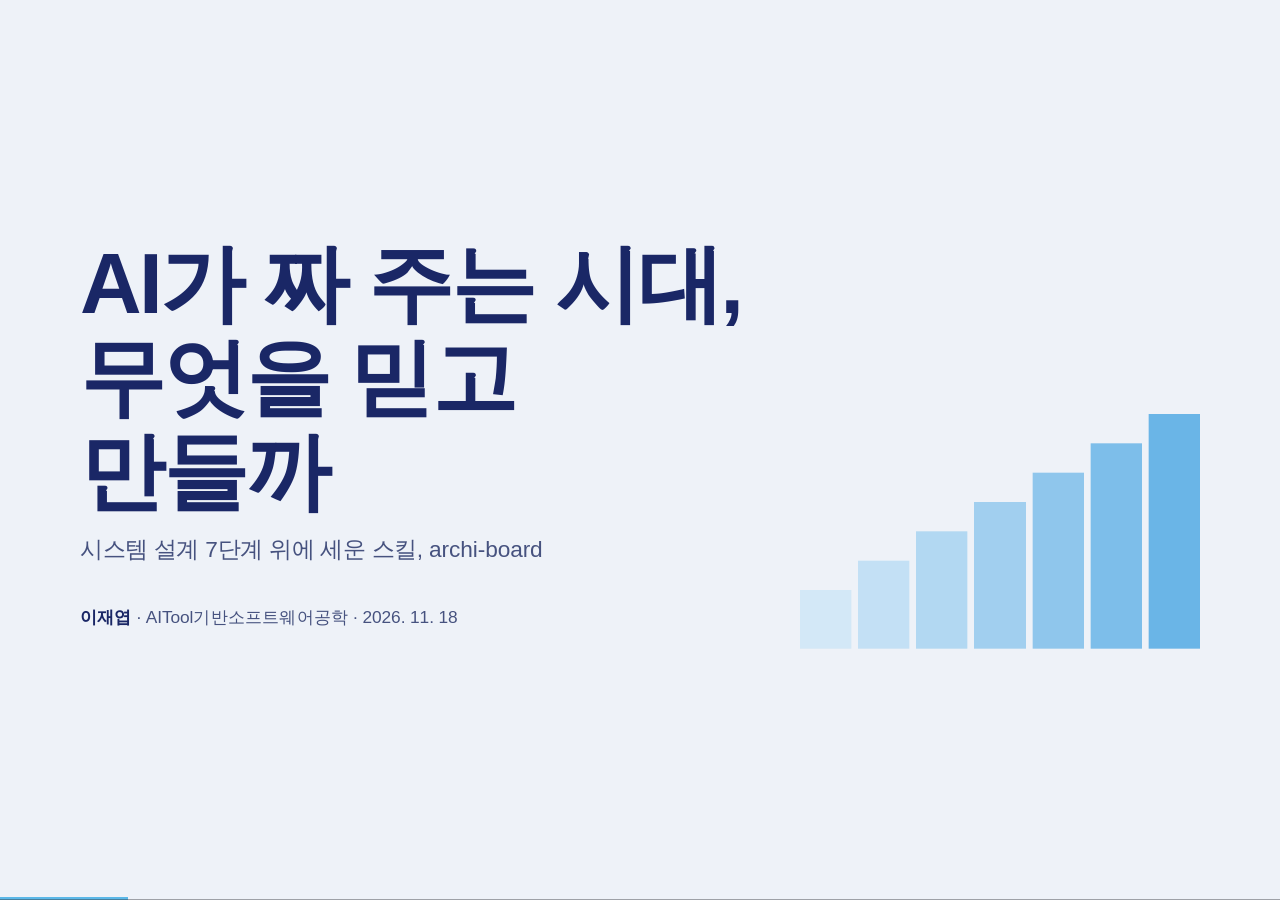
==== talks/2026-11-18-sw-engineering/index.html @ 18c6151b "feat(showcase): 발표 탭 — 발표 슬라이드(talks/)를 보드 안에서 보여 준다 Co-Authored-By: Claude Sonnet 5.5 <noreply@anth" ====
<!DOCTYPE html>
<html lang="ko">
<head>
<meta charset="utf-8">
<meta name="viewport" content="width=device-width,initial-scale=1">
<title>AI 시대, 무엇을 믿고 만들까</title>
<link rel="stylesheet" href="assets/base.css">
<style>
/* 글꼴: 이 맥에 깔린 지마켓 산스(제목 · 큰 숫자) + 노토 산스 KR(본문). 없으면 시스템 글꼴 */
@font-face{font-family:GM;src:local("GmarketSansBold"),local("Gmarket Sans Bold");font-weight:700}

/* 색: 바탕 하나(옅은 하늘 회색) · 글씨 하나(남색) · 강조 하나(하늘). 순백 · 검정 면 · 그림자 · 선 · 그러데이션 없음 */
:root{
  --bg:#EEF2F8; --ink:#1A2766; --ink2:#46527F;
  --sky:#5BB8E8; --sky-field:#DCEBF8; --tone:#E2E8F2;
  --accent:#5BB8E8; --accent-ink:#1A2766;
  --rose-field:#F6E4EA; --rose:#E7A2B5; --rose-ink:#B4476A;
  --lav:#E6E1F6; --sand:#F4EAD2; --mint:#DCF0E7;
  --text-1:var(--ink); --text-2:var(--ink2); --text-3:var(--ink2);
  --font-sans:'Noto Sans KR','Apple SD Gothic Neo',sans-serif;
  --font-display:GM,"Noto Sans KR",'Apple SD Gothic Neo',sans-serif;
}
html,body{background:var(--bg)}
body{word-break:keep-all;overflow-wrap:break-word;font-family:var(--font-sans);color:var(--ink)}
.slide{padding:88px 120px 110px;justify-content:center;background:var(--bg)}
.slide.f-sky{background:var(--sky-field)}
.slide.f-rose{background:var(--rose-field)}

.hl{font-family:var(--font-display);font-weight:700;font-size:84px;line-height:1.14;letter-spacing:-.03em;margin:0;color:var(--ink)}
.hl.xl{font-size:128px;line-height:1.1}
.sub{font-size:34px;line-height:1.45;color:var(--ink2);margin:22px 0 0;font-weight:500}
.src{position:absolute;left:120px;bottom:42px;font-size:21px;color:var(--ink2)}
.pg{position:absolute;right:120px;bottom:42px;font-size:21px;color:var(--ink2);font-weight:700}

/* 1 표지 */
.cover{display:grid;grid-template-columns:1fr 600px;align-items:end;column-gap:60px}
.cover .who{margin-top:56px;font-size:26px;color:var(--ink2)}
.cover .who b{color:var(--ink)}
.mini{display:flex;align-items:flex-end;gap:10px;height:400px}
.mini i{flex:1;display:block}

/* 계단(7단계) */
.stairs{display:flex;align-items:flex-end;gap:14px}
.st{flex:1;display:flex;flex-direction:column;justify-content:flex-start;padding:22px 20px;color:var(--ink)}
.st b{font-family:var(--font-display);font-weight:700;font-size:70px;line-height:1}
.st span{font-size:29px;font-weight:700;line-height:1.28;margin-top:14px}
.c1{background:#D3E8F7}.c2{background:#C3E0F5}.c3{background:#B2D8F2}.c4{background:#A1CFEF}.c5{background:#8FC6EC}.c6{background:#7DBEEA}.c7{background:#6AB5E7}
.big .k1{height:200px}.big .k2{height:255px}.big .k3{height:310px}.big .k4{height:365px}.big .k5{height:420px}.big .k6{height:475px}.big .k7{height:530px}
.stairs.big{margin-top:52px}

/* 4 수업이 단계 안에 */
.g7{display:grid;grid-template-columns:repeat(7,1fr);column-gap:14px}
.bars{margin-top:46px}
.bar{height:76px;display:flex;align-items:center;padding:0 26px;font-size:29px;font-weight:700;color:var(--ink)}
.bar.prd{grid-column:1 / span 2;background:var(--lav)}
.bar.tdd{grid-column:3 / span 5;background:var(--mint)}
.bar em{font-style:normal;font-weight:500;color:var(--ink2);margin-left:14px}
.small{margin-top:14px}
.small .st{padding:16px 16px}
.small .st b{font-size:50px}
.small .st span{font-size:25px;margin-top:8px}
.small .k1{height:150px}.small .k2{height:185px}.small .k3{height:220px}.small .k4{height:255px}.small .k5{height:290px}.small .k6{height:325px}.small .k7{height:360px}
.lects{margin-top:20px}
.lects p{margin:0;font-size:25px;line-height:1.45;color:var(--ink);font-weight:500}

/* 그림(도식) 공통 */
.fig{margin:44px 0 0}
.fig svg{display:block;width:100%;height:auto}
.fig text{font-family:'Noto Sans KR',sans-serif;fill:var(--ink)}
.fig .pic{mix-blend-mode:multiply;filter:saturate(.6)}

/* 2 차트 */
.era{display:grid;grid-template-columns:1fr 560px;column-gap:56px;align-items:stretch;margin-top:40px}
.era .note48{background:var(--rose-field);padding:44px 48px;display:flex;flex-direction:column;justify-content:center}
.era .n{font-family:var(--font-display);font-weight:700;font-size:200px;line-height:.95;letter-spacing:-.03em;color:var(--ink)}
.era .t1{font-size:28px;color:var(--ink2);margin-top:26px;font-weight:500}
.era .t2{font-size:38px;font-weight:700;line-height:1.35;margin-top:10px}
.legend{display:flex;gap:34px;font-size:25px;font-weight:500;color:var(--ink);margin-bottom:6px}
.legend i{display:inline-block;width:30px;height:8px;border-radius:4px;vertical-align:middle;margin-right:12px}

/* 7 archi-board */
.ab{display:grid;grid-template-columns:520px 1fr;column-gap:56px;align-items:end;margin-top:44px}
.stack{display:flex;flex-direction:column;gap:10px}
.stack div{height:92px;display:flex;align-items:center;padding:0 28px;font-size:29px;font-weight:700;color:var(--ink)}
.stack .top{height:120px;background:var(--sky);font-family:var(--font-display);font-size:44px;letter-spacing:-.02em}
.stack .s-am{background:var(--mint)}.stack .s-pt{background:var(--lav)}.stack .s-uml{background:var(--sand)}.stack .s-7{background:#CFE5F6}
.stack .base{font-size:22px;font-weight:500;color:var(--ink2);height:auto;padding:6px 0 0;background:none}
.shot{background:var(--tone);padding:14px}
.shot img{display:block;width:100%}

/* 8 7단계 → 창 */
.toWin{margin-top:46px}
.toWin .stairs .st{padding:14px 14px}
.toWin .stairs .st b{font-size:44px}
.toWin .stairs .st span{font-size:24px;margin-top:6px}
.tw .k1{height:120px}.tw .k2{height:140px}.tw .k3{height:160px}.tw .k4{height:180px}.tw .k5{height:200px}.tw .k6{height:220px}.tw .k7{height:240px}
.arrow-row p{margin:10px 0 4px;text-align:center;font-family:var(--font-display);font-size:40px;color:var(--ink2)}
.win{background:var(--bg)}
.win p{margin:0;padding:22px 16px;font-size:27px;font-weight:700;line-height:1.3;min-height:118px;display:flex;align-items:center}

/* 9 정리 */
.close{display:grid;grid-template-columns:1fr 1fr;column-gap:28px;margin-top:56px}
.close div{background:var(--bg);padding:30px 34px}
.close .k{font-size:25px;font-weight:500;color:var(--ink2)}
.close a{display:block;margin-top:10px;font-size:36px;font-weight:700;color:var(--ink);text-decoration:none}
.close code{display:block;margin-top:10px;font-family:var(--font-mono);font-size:24px;line-height:1.6;color:var(--ink)}
.thanks{margin-top:48px;font-size:34px;font-weight:700}
</style>
</head>
<body data-fit="fill">
<div class="deck">

<!-- 1 표지 -->
<section class="slide" data-title="표지">
  <div class="cover">
    <div>
      <h1 class="hl xl">AI가 짜 주는 시대,<br>무엇을 믿고 만들까</h1>
      <p class="sub">시스템 설계 7단계 위에 세운 스킬, archi-board</p>
      <p class="who"><b>이재엽</b> · AITool기반소프트웨어공학 · 2026. 11. 18</p>
    </div>
    <div class="mini" aria-hidden="true">
      <i class="c1" style="height:22%"></i><i class="c2" style="height:33%"></i><i class="c3" style="height:44%"></i><i class="c4" style="height:55%"></i><i class="c5" style="height:66%"></i><i class="c6" style="height:77%"></i><i class="c7" style="height:88%"></i>
    </div>
  </div>
  <div class="notes">안녕하세요, 이재엽입니다. 오늘은 AI가 코드를 짜 주는 시대에 무엇을 믿고 만들어야 하는지, 그리고 시스템 설계 7단계 위에 세운 제 스킬 archi-board를 소개하겠습니다.</div>
</section>

<!-- 2 요즘 시대 -->
<section class="slide" data-title="요즘 시대">
  <h2 class="hl">쓰는 사람은 늘고, 믿는 사람은 줄었다</h2>
  <div class="era">
    <figure class="fig" style="margin:0">
      <div class="legend"><span><i style="background:#2a78d6"></i>AI 도구를 쓰거나 쓸 계획</span><span><i style="background:#eb6834"></i>AI 답의 정확도를 믿는다</span></div>
      <svg viewBox="0 0 1000 560" role="img" aria-label="2024년에서 2025년 사이 AI 도구 사용은 76%에서 84%로 늘고, 정확도를 믿는 사람은 43%에서 33%로 줄었다">
        <text x="250" y="545" font-size="28" font-weight="700" text-anchor="middle" fill="#46527F">2024</text>
        <text x="750" y="545" font-size="28" font-weight="700" text-anchor="middle" fill="#46527F">2025</text>
        <!-- y = 500 - (v-25)*6.6 -->
        <line x1="250" y1="163" x2="750" y2="110" stroke="#2a78d6" stroke-width="9" stroke-linecap="round"/>
        <line x1="250" y1="381" x2="750" y2="447" stroke="#eb6834" stroke-width="9" stroke-linecap="round"/>
        <circle cx="250" cy="163" r="15" fill="#2a78d6" stroke="#EEF2F8" stroke-width="5"/>
        <circle cx="750" cy="110" r="15" fill="#2a78d6" stroke="#EEF2F8" stroke-width="5"/>
        <circle cx="250" cy="381" r="15" fill="#eb6834" stroke="#EEF2F8" stroke-width="5"/>
        <circle cx="750" cy="447" r="15" fill="#eb6834" stroke="#EEF2F8" stroke-width="5"/>
        <text x="215" y="174" font-size="40" font-weight="700" font-family="GM" text-anchor="end">76%</text>
        <text x="215" y="392" font-size="40" font-weight="700" font-family="GM" text-anchor="end">43%</text>
        <text x="785" y="124" font-size="58" font-weight="700" font-family="GM">84%</text>
        <text x="785" y="166" font-size="26" font-weight="500" fill="#46527F">쓴다</text>
        <text x="785" y="461" font-size="58" font-weight="700" font-family="GM">33%</text>
        <text x="785" y="503" font-size="26" font-weight="500" fill="#46527F">믿는다</text>
      </svg>
    </figure>
    <div class="note48">
      <div class="n">48%</div>
      <div class="t1">2026년, 가장 많이 나온 답</div>
      <div class="t2">“쉽게 확인할 수 있을 때<br>믿는다”</div>
    </div>
  </div>
  <p class="src">Stack Overflow 개발자 설문 2024 · 2025 · 2026. 같은 기간 "못 믿는다"는 31% → 46%</p>
  <p class="pg">2 / 10</p>
  <div class="notes">Stack Overflow 개발자 설문입니다. AI 도구를 쓰는 사람은 76%에서 84%로 늘었는데, AI 답의 정확도를 믿는 사람은 43%에서 33%로 줄었습니다. 올해 설문에서 가장 많은 48%가 고른 답은 "쉽게 확인할 수 있을 때 믿는다"였습니다. 결국 확인할 수 있어야 믿을 수 있습니다.</div>
</section>

<!-- 3 구글 시스템 설계 7단계 -->
<section class="slide f-sky" data-title="시스템 설계 7단계">
  <h2 class="hl">구글 시스템 설계 7단계</h2>
  <p class="sub">구글 같은 빅테크가 설계 면접에서 묻는 일곱 걸음</p>
  <div class="stairs big">
    <div class="st c1 k1"><b>1</b><span>요구사항 정리</span></div>
    <div class="st c2 k2"><b>2</b><span>규모 추정</span></div>
    <div class="st c3 k3"><b>3</b><span>API 정의</span></div>
    <div class="st c4 k4"><b>4</b><span>데이터 모델</span></div>
    <div class="st c5 k5"><b>5</b><span>큰 구조 설계</span></div>
    <div class="st c6 k6"><b>6</b><span>상세 설계</span></div>
    <div class="st c7 k7"><b>7</b><span>병목 점검</span></div>
  </div>
  <p class="src">시스템 설계 면접에서 널리 쓰는 7단계 틀: Grokking the System Design Interview · ByteByteGo</p>
  <p class="pg">3 / 10</p>
  <div class="notes">그래서 무엇을 배워야 할까요. 큰 틀은 구글 같은 빅테크가 시스템을 설계할 때 밟는 일곱 단계입니다. 요구사항을 정리하고, 규모를 추정하고, API와 데이터 모델을 정하고, 큰 구조를 그린 뒤 상세 설계를 하고, 마지막에 병목을 점검합니다.</div>
</section>

<!-- 4 그 단계 안에 우리 수업 + PRD · TDD -->
<section class="slide" data-title="7단계 안의 수업">
  <h2 class="hl">그 7단계 안에 우리 수업이 들어간다</h2>
  <div class="g7 bars">
    <div class="bar prd">PRD<em>무엇을 만들까</em></div>
    <div class="bar tdd">TDD<em>어떻게 만들고 확인할까</em></div>
  </div>
  <div class="stairs small">
    <div class="st c1 k1"><b>1</b><span>요구사항 정리</span></div>
    <div class="st c2 k2"><b>2</b><span>규모 추정</span></div>
    <div class="st c3 k3"><b>3</b><span>API 정의</span></div>
    <div class="st c4 k4"><b>4</b><span>데이터 모델</span></div>
    <div class="st c5 k5"><b>5</b><span>큰 구조 설계</span></div>
    <div class="st c6 k6"><b>6</b><span>상세 설계</span></div>
    <div class="st c7 k7"><b>7</b><span>병목 점검</span></div>
  </div>
  <div class="g7 lects">
    <p>3강 요구분석<br>4강 유스케이스</p>
    <p>3강 비기능 요구</p>
    <p>5강 클래스 · 오퍼레이션</p>
    <p>8강 데이터 설계</p>
    <p>7강 아키텍처</p>
    <p>6강 동적 모델<br>9강 UI 설계</p>
    <p>6강 모델 검증<br>7강 설계 목표</p>
  </div>
  <p class="src">교수님 자료 「UML로 배우는 시스템 분석 설계」 3~9강</p>
  <p class="pg">4 / 10</p>
  <div class="notes">우리 수업에서 배운 내용은 이 7단계 안에 들어갑니다. 3강 요구분석과 4강 유스케이스는 1단계, 비기능 요구는 규모 추정, 5강 클래스는 API, 8강은 데이터 모델, 7강은 큰 구조, 6강 동적 모델과 9강 UI는 상세 설계, 모델 검증은 마지막 점검입니다. 그리고 이 단계들을 밟을 때 쓰는 문서가 PRD와 TDD입니다. PRD로 무엇을 만들지 정하고, TDD로 어떻게 만들고 확인할지 정합니다.</div>
</section>

<!-- 5 요구사항은 바뀐다 → 얽힌다 -->
<section class="slide f-rose" data-title="요구사항은 바뀐다">
  <h2 class="hl">요구사항은 계속 바뀐다</h2>
  <p class="sub">바뀔 때마다 사람이 이 그림들을 하나씩 다시 그려야 해서, 작업이 어려워진다</p>
  <figure class="fig" style="margin-top:34px">
    <svg viewBox="0 0 1680 640" role="img" aria-label="요구사항 하나가 바뀌면 4강 유스케이스, 5강 클래스, 6강 상태, 7강 계층, 8강 ERD 그림을 모두 다시 그려야 한다">
      <defs><marker id="ah" viewBox="0 0 10 10" refX="8" refY="5" markerWidth="5" markerHeight="5" orient="auto-start-reverse"><path d="M0,0 L10,5 L0,10 z" fill="#B4476A"/></marker></defs>
      <!-- 화살표 -->
      <g stroke="#B4476A" stroke-width="7" stroke-linecap="round" fill="none" marker-end="url(#ah)">
        <line x1="722" y1="262" x2="474" y2="186"/>
        <line x1="958" y1="262" x2="1206" y2="186"/>
        <line x1="724" y1="352" x2="534" y2="420"/>
        <line x1="956" y1="352" x2="1146" y2="420"/>
        <line x1="840" y1="432" x2="840" y2="470"/>
      </g>
      <!-- 가운데 -->
      <circle cx="840" cy="306" r="122" fill="#E7A2B5"/>
      <text x="840" y="296" font-size="36" font-weight="800" text-anchor="middle">요구사항</text>
      <text x="840" y="342" font-size="36" font-weight="800" text-anchor="middle">변경</text>
      <!-- 다섯 그림 -->
      <rect x="0" y="0" width="460" height="300" fill="#FBF0F3"/>
      <image class="pic" href="img/p4-usecase.png" x="14" y="12" width="432" height="236" preserveAspectRatio="xMidYMid meet"/>
      <text x="22" y="284" font-size="26" font-weight="700">4강 유스케이스</text>
      <rect x="1220" y="0" width="460" height="300" fill="#FBF0F3"/>
      <image class="pic" href="img/p5-class.png" x="1234" y="12" width="432" height="236" preserveAspectRatio="xMidYMid meet"/>
      <text x="1242" y="284" font-size="26" font-weight="700">5강 클래스</text>
      <rect x="0" y="380" width="520" height="250" fill="#FBF0F3"/>
      <image class="pic" href="img/p6-state.png" x="14" y="392" width="492" height="186" preserveAspectRatio="xMidYMid meet"/>
      <text x="22" y="614" font-size="26" font-weight="700">6강 상태</text>
      <rect x="580" y="476" width="520" height="164" fill="#FBF0F3"/>
      <image class="pic" href="img/p7-layers.png" x="594" y="486" width="492" height="112" preserveAspectRatio="xMidYMid meet"/>
      <text x="602" y="628" font-size="26" font-weight="700">7강 계층</text>
      <rect x="1160" y="380" width="520" height="250" fill="#FBF0F3"/>
      <image class="pic" href="img/p8-erd.png" x="1174" y="392" width="492" height="186" preserveAspectRatio="xMidYMid meet"/>
      <text x="1182" y="614" font-size="26" font-weight="700">8강 ERD</text>
    </svg>
  </figure>
  <p class="src">그림: 교수님 자료 4 · 5 · 6 · 7 · 8강, 모두 같은 "주문" 이야기</p>
  <p class="pg">5 / 10</p>
  <div class="notes">그런데 요구사항은 한 번 정해도 계속 바뀝니다. 교수님 자료의 그림을 모아 보면 유스케이스, 클래스, 상태, 계층, ERD가 모두 같은 "주문" 이야기입니다. 그래서 주문 취소 규칙 하나만 바뀌어도 이 다섯 그림을 전부 다시 그려야 하고, 그래서 작업이 어려워집니다. 그림들이 따로따로 그려져 있기 때문입니다.</div>
</section>

<!-- 6 ArchiMate -->
<section class="slide" data-title="ArchiMate">
  <h2 class="hl">이어 붙이면 큰 틀, ArchiMate</h2>
  <p class="sub">"책 주문" 한 줄이 네 층을 모두 지난다</p>
  <figure class="fig">
    <svg viewBox="0 0 1680 560" role="img" aria-label="ArchiMate 네 층: 동기, 업무, 애플리케이션, 기술. 책 주문 한 줄이 요구, 책 주문, Order 부품, ORDER 데이터, 데이터베이스를 차례로 지난다">
      <rect x="0" y="0" width="1680" height="126" fill="#E6E1F6"/>
      <rect x="0" y="140" width="1680" height="126" fill="#F4EAD2"/>
      <rect x="0" y="280" width="1680" height="126" fill="#D9EAF8"/>
      <rect x="0" y="420" width="1680" height="126" fill="#DCF0E7"/>
      <text x="34" y="62" font-size="34" font-weight="800">동기</text><text x="34" y="98" font-size="23" fill="#46527F">왜</text>
      <text x="34" y="202" font-size="34" font-weight="800">업무</text><text x="34" y="238" font-size="23" fill="#46527F">누가 무엇을</text>
      <text x="34" y="342" font-size="34" font-weight="800">애플리케이션</text><text x="34" y="378" font-size="23" fill="#46527F">무엇으로</text>
      <text x="34" y="482" font-size="34" font-weight="800">기술</text><text x="34" y="518" font-size="23" fill="#46527F">어디서</text>
      <!-- 한 줄(책 주문) -->
      <polyline points="600,63 620,203 640,343 900,343 900,483" fill="none" stroke="#B4476A" stroke-width="9" stroke-linejoin="round" stroke-linecap="round"/>
      <!-- 요소 -->
      <g font-size="27" font-weight="700" text-anchor="middle">
        <rect x="300" y="31" width="180" height="64" fill="#F5F3FB"/><text x="390" y="73">목표</text>
        <rect x="510" y="31" width="180" height="64" fill="#F6E4EA"/><text x="600" y="73">요구</text>
        <rect x="720" y="31" width="180" height="64" fill="#F5F3FB"/><text x="810" y="73">원칙</text>
        <rect x="300" y="171" width="180" height="64" fill="#FAF6EA"/><text x="390" y="213">고객</text>
        <rect x="510" y="171" width="220" height="64" fill="#F6E4EA"/><text x="620" y="213">책 주문</text>
        <rect x="760" y="171" width="200" height="64" fill="#FAF6EA"/><text x="860" y="213">업무 흐름</text>
        <rect x="300" y="311" width="200" height="64" fill="#EEF5FC"/><text x="400" y="353">주문 화면</text>
        <rect x="530" y="311" width="220" height="64" fill="#F6E4EA"/><text x="640" y="353">Order 부품</text>
        <rect x="780" y="311" width="240" height="64" fill="#F6E4EA"/><text x="900" y="353">ORDER 데이터</text>
        <rect x="300" y="451" width="180" height="64" fill="#EEF7F2"/><text x="390" y="493">웹 서버</text>
        <rect x="780" y="451" width="240" height="64" fill="#F6E4EA"/><text x="900" y="493">데이터베이스</text>
      </g>
      <g font-size="25" font-weight="700" text-anchor="end" fill="#46527F">
        <text x="1646" y="72">3강</text>
        <text x="1646" y="212">4강</text>
        <text x="1646" y="352">5 · 6 · 8 · 9강</text>
        <text x="1646" y="492">7강</text>
      </g>
    </svg>
  </figure>
  <p class="src">ArchiMate: The Open Group 표준 표기법. 왜 · 누가 · 무엇으로 · 어디서를 층으로 잇는다 (층 이름은 쉬운 말로 줄임)</p>
  <p class="pg">6 / 10</p>
  <div class="notes">이 그림들을 이어 붙이면 큰 틀이 됩니다. 그 표준이 ArchiMate입니다. 동기 층에 왜, 업무 층에 누가 무엇을, 애플리케이션 층에 어떤 부품과 데이터로, 기술 층에 어디서 돌아가는지를 둡니다. 분홍 줄처럼 "책 주문" 하나가 네 층을 모두 지나가니, 한 장에 이어 두면 무엇이 같이 바뀌는지 바로 보입니다.</div>
</section>

<!-- 7 archi-board -->
<section class="slide f-sky" data-title="archi-board">
  <h2 class="hl">archi-board, 이것들을 바탕으로 만들었다</h2>
  <p class="sub">"아키텍처 보드 만들어줘" 한마디면, 코드를 읽어 보드 한 장</p>
  <div class="ab">
    <div class="stack">
      <div class="top">archi-board</div>
      <div class="s-am">ArchiMate · 층으로 잇기</div>
      <div class="s-pt">PRD · TDD · 설계 문서</div>
      <div class="s-uml">수업의 UML 모델 · 3~9강</div>
      <div class="s-7">구글 시스템 설계 7단계</div>
    </div>
    <div class="shot"><img src="img/board.png" alt="archi-board가 자기 저장소를 그린 보드: 목표, 사용자, 사용자 인터페이스, 기능, 인프라 층"></div>
  </div>
  <p class="src">github.com/gamercross/archi-board · Claude Code 스킬 · 오른쪽은 archi-board가 자기 저장소를 그린 보드</p>
  <p class="pg">7 / 10</p>
  <div class="notes">그래서 만든 것이 archi-board입니다. 맨 아래 시스템 설계 7단계, 그 위에 수업의 UML 모델, 설계 문서인 PRD와 TDD, 그리고 층으로 잇는 ArchiMate. 이것들을 바탕으로 만든 Claude Code 스킬입니다. 프로젝트 폴더에서 "아키텍처 보드 만들어줘"라고 하면 AI가 코드를 읽고 보드 한 장을 그립니다. 오른쪽은 archi-board가 자기 자신을 그린 보드입니다.</div>
</section>

<!-- 8 바뀌어도 엔진이 다시 그린다 -->
<section class="slide" data-title="엔진이 다시 그린다">
  <h2 class="hl">바뀌어도, 엔진이 다시 그린다</h2>
  <p class="sub">사람이 다섯 번 고칠 일을, 데이터 한 파일과 엔진이 한 번에</p>
  <figure class="fig" style="margin-top:36px">
    <svg viewBox="0 0 1680 620" role="img" aria-label="사람이 할 때는 요구사항이 바뀌면 유스케이스, 클래스, 상태, 계층, ERD를 하나씩 손으로 다시 그리고 빠뜨리기 쉽다. archi-board는 보드 업데이트 한마디로 board-data.js 한 파일의 바뀐 칸만 고치고, 엔진이 유저 스토리, 객체 지도, 순서도, ArchiMate 창, 데이터 지도를 한 번에 다시 그린다">
      <defs>
        <marker id="aR" viewBox="0 0 10 10" refX="8" refY="5" markerWidth="5" markerHeight="5" orient="auto"><path d="M0,0 L10,5 L0,10 z" fill="#B4476A"/></marker>
        <marker id="aB" viewBox="0 0 10 10" refX="8" refY="5" markerWidth="5" markerHeight="5" orient="auto"><path d="M0,0 L10,5 L0,10 z" fill="#2a78d6"/></marker>
        <marker id="aN" viewBox="0 0 10 10" refX="8" refY="5" markerWidth="5" markerHeight="5" orient="auto"><path d="M0,0 L10,5 L0,10 z" fill="#46527F"/></marker>
      </defs>
      <!-- 사람이 할 때 -->
      <rect x="0" y="0" width="1680" height="290" fill="#F6E4EA"/>
      <text x="36" y="58" font-size="28" font-weight="800">사람이 할 때</text>
      <rect x="36" y="96" width="230" height="150" fill="#E7A2B5"/>
      <text x="151" y="164" font-size="30" font-weight="800" text-anchor="middle">요구사항</text>
      <text x="151" y="202" font-size="30" font-weight="800" text-anchor="middle">변경</text>
      <line x1="272" y1="171" x2="318" y2="171" stroke="#46527F" stroke-width="5" marker-end="url(#aN)"/>
      <rect x="326" y="96" width="290" height="150" fill="#FBF0F3"/>
      <text x="471" y="164" font-size="28" font-weight="800" text-anchor="middle">사람이</text>
      <text x="471" y="202" font-size="28" font-weight="800" text-anchor="middle">하나씩 다시 그림</text>
      <g stroke="#B4476A" stroke-width="4" fill="none" marker-end="url(#aR)">
        <line x1="622" y1="171" x2="850" y2="46"/>
        <line x1="622" y1="171" x2="850" y2="98"/>
        <line x1="622" y1="171" x2="850" y2="150"/>
        <line x1="622" y1="171" x2="850" y2="202" stroke-dasharray="10 10"/>
        <line x1="622" y1="171" x2="850" y2="254"/>
      </g>
      <g font-size="25" font-weight="700">
        <rect x="860" y="24" width="300" height="44" fill="#FBF0F3"/><text x="880" y="55">유스케이스</text>
        <rect x="860" y="76" width="300" height="44" fill="#FBF0F3"/><text x="880" y="107">클래스</text>
        <rect x="860" y="128" width="300" height="44" fill="#FBF0F3"/><text x="880" y="159">상태</text>
        <rect x="860" y="180" width="300" height="44" fill="#FBF0F3" fill-opacity=".45"/><text x="880" y="211" fill-opacity=".5">계층</text><text x="1144" y="211" font-size="22" font-weight="800" fill="#B4476A" text-anchor="end">빠뜨림</text>
        <rect x="860" y="232" width="300" height="44" fill="#FBF0F3"/><text x="880" y="263">ERD</text>
      </g>
      <text x="1220" y="150" font-size="52" font-family="GM">다섯 번, 손으로</text>
      <text x="1220" y="198" font-size="26" font-weight="500" fill="#46527F">빠뜨리면 그림끼리</text>
      <text x="1220" y="234" font-size="26" font-weight="500" fill="#46527F">어긋난다</text>

      <!-- archi-board -->
      <rect x="0" y="330" width="1680" height="290" fill="#DCEBF8"/>
      <text x="36" y="388" font-size="28" font-weight="800">archi-board</text>
      <rect x="36" y="426" width="230" height="150" fill="#E7A2B5"/>
      <text x="151" y="494" font-size="30" font-weight="800" text-anchor="middle">요구사항</text>
      <text x="151" y="532" font-size="30" font-weight="800" text-anchor="middle">변경</text>
      <line x1="272" y1="501" x2="318" y2="501" stroke="#46527F" stroke-width="5" marker-end="url(#aN)"/>
      <rect x="326" y="426" width="290" height="150" fill="#BBDCF3"/>
      <text x="471" y="474" font-size="23" font-weight="500" text-anchor="middle" fill="#46527F">"보드 업데이트해줘"</text>
      <text x="471" y="514" font-size="28" font-weight="800" text-anchor="middle">board-data.js</text>
      <text x="471" y="552" font-size="23" font-weight="500" text-anchor="middle" fill="#46527F">바뀐 칸만 고침</text>
      <line x1="622" y1="501" x2="668" y2="501" stroke="#46527F" stroke-width="5" marker-end="url(#aN)"/>
      <rect x="676" y="446" width="130" height="110" fill="#5BB8E8"/>
      <text x="741" y="513" font-size="34" font-family="GM" text-anchor="middle">엔진</text>
      <g stroke="#2a78d6" stroke-width="4" fill="none" marker-end="url(#aB)">
        <line x1="812" y1="501" x2="850" y2="376"/>
        <line x1="812" y1="501" x2="850" y2="428"/>
        <line x1="812" y1="501" x2="850" y2="480"/>
        <line x1="812" y1="501" x2="850" y2="532"/>
        <line x1="812" y1="501" x2="850" y2="584"/>
      </g>
      <g font-size="25" font-weight="700">
        <rect x="860" y="354" width="300" height="44" fill="#EEF5FC"/><text x="880" y="385">유저 스토리</text><text x="1140" y="385" text-anchor="end" fill="#2a78d6">✓</text>
        <rect x="860" y="406" width="300" height="44" fill="#EEF5FC"/><text x="880" y="437">객체 지도</text><text x="1140" y="437" text-anchor="end" fill="#2a78d6">✓</text>
        <rect x="860" y="458" width="300" height="44" fill="#EEF5FC"/><text x="880" y="489">순서도</text><text x="1140" y="489" text-anchor="end" fill="#2a78d6">✓</text>
        <rect x="860" y="510" width="300" height="44" fill="#EEF5FC"/><text x="880" y="541">ArchiMate 창</text><text x="1140" y="541" text-anchor="end" fill="#2a78d6">✓</text>
        <rect x="860" y="562" width="300" height="44" fill="#EEF5FC"/><text x="880" y="593">데이터 지도</text><text x="1140" y="593" text-anchor="end" fill="#2a78d6">✓</text>
      </g>
      <text x="1220" y="480" font-size="52" font-family="GM">한 번, 엔진이</text>
      <text x="1220" y="528" font-size="26" font-weight="500" fill="#46527F">모든 창이 한 파일에서 나와</text>
      <text x="1220" y="564" font-size="26" font-weight="500" fill="#46527F">어긋나지 않는다</text>
    </svg>
  </figure>
  <p class="src">archi-board README "코드가 바뀌면 보드 업데이트해줘: 바뀐 칸만 다시 읽어 고친다" · ab drift: 보드를 쓴 뒤 바뀐 코드를 찾는다</p>
  <p class="pg">8 / 10</p>
  <div class="notes">앞에서 요구사항이 바뀌면 사람이 그림 다섯 장을 하나씩 고쳐야 한다고 했습니다. 하나라도 빠뜨리면 그림끼리 어긋나죠. archi-board에서는 다릅니다. "보드 업데이트해줘" 한마디면 AI가 바뀐 곳만 다시 읽어 board-data.js 한 파일의 그 칸만 고치고, 엔진이 유저 스토리, 객체 지도, 순서도, ArchiMate 창, 데이터 지도를 한 번에 다시 그립니다. 모든 창이 같은 한 파일에서 나오니 서로 어긋날 수가 없습니다. 바뀐 곳은 drift 도구가 먼저 찾아 줍니다. 사람은 다섯 번 고칠 일을 한 번 확인만 하면 됩니다.</div>
</section>

<!-- 8 7단계 → 보드의 창 -->
<section class="slide f-sky" data-title="7단계가 보드의 창으로">
  <h2 class="hl">7단계가 보드의 창이 된다</h2>
  <p class="sub">상자마다 근거와 코드 위치가 붙어, 바로 확인할 수 있다</p>
  <div class="toWin">
    <div class="stairs tw">
      <div class="st c1 k1"><b>1</b><span>요구사항</span></div>
      <div class="st c2 k2"><b>2</b><span>규모</span></div>
      <div class="st c3 k3"><b>3</b><span>API</span></div>
      <div class="st c4 k4"><b>4</b><span>데이터</span></div>
      <div class="st c5 k5"><b>5</b><span>큰 구조</span></div>
      <div class="st c6 k6"><b>6</b><span>상세</span></div>
      <div class="st c7 k7"><b>7</b><span>점검</span></div>
    </div>
    <div class="g7 arrow-row"><p>↓</p><p>↓</p><p>↓</p><p>↓</p><p>↓</p><p>↓</p><p>↓</p></div>
    <div class="g7 win">
      <p>동기 층 · 유저 스토리</p>
      <p>판단 차트</p>
      <p>객체 지도</p>
      <p>데이터 지도</p>
      <p>ArchiMate 창</p>
      <p>유즈케이스 순서도</p>
      <p>점검 · 위험 열지도</p>
    </div>
  </div>
  <p class="src">창 이름은 archi-board README 기준. 창끼리 이어져 있어 한 곳을 누르면 관련된 곳이 같이 열린다</p>
  <p class="pg">9 / 10</p>
  <div class="notes">7단계는 보드에서 각자 창이 됩니다. 요구사항은 동기 층과 유저 스토리, 규모는 판단 차트, API는 객체 지도, 데이터는 데이터 지도, 큰 구조는 ArchiMate 창, 상세 설계는 유즈케이스 순서도, 점검은 점검 스크립트와 위험 열지도입니다. 상자마다 근거와 코드 위치가 붙어 있어서, AI가 그린 것도 바로 확인할 수 있습니다.</div>
</section>

<!-- 9 정리 -->
<section class="slide" data-title="정리">
  <h2 class="hl xl">확인할 수 있어야<br>믿을 수 있다</h2>
  <p class="sub">7단계로 설계하고, 바뀌면 엔진이 다시 그린다</p>
  <div class="close">
    <div><span class="k">시연</span><a href="https://gamercross.github.io/archi-board/" target="_blank" rel="noopener">gamercross.github.io/archi-board</a></div>
    <div><span class="k">써 보기: Claude Code에서 두 줄</span><code>/plugin marketplace add gamercross/archi-board<br>/plugin install archi-board@archi-board</code></div>
  </div>
  <p class="thanks">감사합니다</p>
  <p class="src">이재엽 · AITool기반소프트웨어공학 · 2026. 11. 18</p>
  <p class="pg">10 / 10</p>
  <div class="notes">정리하겠습니다. AI를 쓰는 만큼 확인할 수 있어야 믿을 수 있습니다. 시스템 설계 7단계와 수업 내용으로 설계하고, 바뀌는 요구사항은 ArchiMate처럼 한 장에 이어서, archi-board로 코드에서 바로 확인합니다. 이제 실제 보드를 잠깐 보여 드리겠습니다. (보드 열기 → 처음 보는 사람 / 만드는 사람 → 흐름 따라가기) 감사합니다.</div>
</section>

</div>
<script src="assets/runtime.js"></script>
</body>
</html>
---- talks/2026-11-18-sw-engineering/assets/base.css ----
/* html-ppt :: base.css — reset + shared tokens + layout primitives */
/* Default tokens. Themes in assets/themes/*.css override the :root block. */
:root {
  --bg: #ffffff;
  --bg-soft: #f7f7f8;
  --surface: #ffffff;
  --surface-2: #f2f2f4;
  --border: rgba(0,0,0,.08);
  --border-strong: rgba(0,0,0,.16);
  --text-1: #111216;
  --text-2: #55596a;
  --text-3: #8a8f9e;
  --accent: #3b6cff;
  /* Text drawn on top of an --accent fill. Every theme in assets/themes/
   * and every full-deck style.css overrides this with whichever of white /
   * near-black clears WCAG AA against its own accent — a hardcoded ink
   * cannot, because accents here range from #ffffff to #000000.
   * This default is black rather than white on purpose: against the default
   * --accent #3b6cff, white measures 4.40:1 and black 4.77:1, so only black
   * clears AA for normal text. Reached by any deck that links no theme. */
  --accent-ink: #000000;
  --accent-2: #7a5cff;
  --accent-3: #ff5c8a;
  --good: #1aaf6c;
  --warn: #f5a524;
  --bad:  #e0445a;
  --grad: linear-gradient(135deg,#3b6cff,#7a5cff 55%,#ff5c8a);
  --grad-soft: linear-gradient(135deg,#eef2ff,#f5ecff 55%,#ffeef5);
  --radius: 18px;
  --radius-sm: 12px;
  --radius-lg: 26px;
  --shadow: 0 10px 30px rgba(18,24,40,.08), 0 2px 6px rgba(18,24,40,.04);
  --shadow-lg: 0 24px 60px rgba(18,24,40,.14), 0 6px 16px rgba(18,24,40,.06);
  --font-sans: 'Inter','Noto Sans SC',-apple-system,BlinkMacSystemFont,Helvetica,Arial,sans-serif;
  --font-serif: 'Playfair Display','Noto Serif SC',Georgia,serif;
  --font-mono: 'JetBrains Mono','IBM Plex Mono',SFMono-Regular,Menlo,monospace;
  --font-display: var(--font-sans);
  --letter-tight: -.03em;
  --letter-normal: -.01em;
  --ease: cubic-bezier(.4,0,.2,1);
}

*,*::before,*::after{box-sizing:border-box}
html,body{margin:0;padding:0;background:var(--bg);color:var(--text-1);
  font-family:var(--font-sans);font-weight:400;line-height:1.6;
  -webkit-font-smoothing:antialiased;-moz-osx-font-smoothing:grayscale;
  letter-spacing:var(--letter-normal)}

/* Viewport host: centres the fixed-size design canvas and letterboxes the rest.
   Every px in a slide therefore means the same thing in the browser, in the
   presenter preview, in the overview thumbnail and in a headless render. */
body{width:100vw;height:100vh;overflow:hidden;
  display:flex;align-items:center;justify-content:center}
img,svg,video{max-width:100%;display:block}
a{color:var(--accent);text-decoration:none}
a:hover{text-decoration:underline}
code,kbd,pre,samp{font-family:var(--font-mono)}

/* ================= SLIDE SYSTEM ================= */
/* ================= DESIGN CANVAS =================
   Slides are authored against a FIXED 1920x1080 canvas and scaled to fit the
   viewport by runtime.js (--deck-scale). Before this, .deck was 100vw/100vh
   while type and spacing stayed in absolute px, so a 1512x850 laptop window
   and a 1920x1080 render produced visibly different pages (issue #20).

   Escape hatches:
     <body data-fit="fluid">      -> old behaviour, canvas follows the viewport
     <div class="deck" data-w=".." data-h="..">  -> custom canvas (e.g. 1080x1440 for 3:4)
*/
.deck{position:relative;flex:none;
  width:var(--deck-w,1920px);height:var(--deck-h,1080px);
  overflow:hidden;background:var(--bg);
  transform:scale(var(--deck-scale,1));transform-origin:center center}

/* Opt out: fluid canvas, exactly what the deck did before. */
body[data-fit="fluid"]{display:block}
body[data-fit="fluid"] .deck{width:100vw;height:100vh;transform:none}
.slide{
  position:absolute;inset:0;
  display:flex;flex-direction:column;justify-content:center;
  padding:72px 96px;
  box-sizing:border-box;
  opacity:0;pointer-events:none;
  transition:opacity .5s var(--ease), transform .5s var(--ease);
  transform:translateX(30px);
  overflow:hidden;
}
.slide.is-active{opacity:1;pointer-events:auto;transform:translateX(0);z-index:2}
.slide.is-prev{transform:translateX(-30px)}

/* single-page standalone (used when a layout file is opened directly) */
body.single .slide{position:relative;width:100%;height:100%;opacity:1;transform:none;pointer-events:auto}
body[data-fit="fluid"].single .slide{width:100vw;height:100vh}

/* ================= TYPOGRAPHY ================= */
.eyebrow{font-size:13px;font-weight:500;letter-spacing:.16em;text-transform:uppercase;color:var(--text-3)}
.kicker{font-size:14px;font-weight:600;color:var(--accent);letter-spacing:.08em;text-transform:uppercase}
h1.title,.h1{font-family:var(--font-display);font-size:72px;line-height:1.05;font-weight:800;letter-spacing:var(--letter-tight);margin:0 0 18px;color:var(--text-1)}
h2.title,.h2{font-family:var(--font-display);font-size:54px;line-height:1.1;font-weight:700;letter-spacing:var(--letter-tight);margin:0 0 14px}
h3,.h3{font-size:32px;line-height:1.2;font-weight:600;letter-spacing:var(--letter-normal);margin:0 0 10px}
h4,.h4{font-size:22px;line-height:1.3;font-weight:600;margin:0 0 8px}
.lede{font-size:22px;line-height:1.55;color:var(--text-2);font-weight:300;max-width:62ch}
.dim{color:var(--text-2)}
.dim2{color:var(--text-3)}
.mono{font-family:var(--font-mono)}
.serif{font-family:var(--font-serif)}
.gradient-text{background:var(--grad);-webkit-background-clip:text;background-clip:text;-webkit-text-fill-color:transparent;color:transparent}

/* ================= LAYOUT PRIMITIVES ================= */
.stack>*+*{margin-top:14px}
.row{display:flex;gap:24px;align-items:center}
.row.wrap{flex-wrap:wrap}
.grid{display:grid;gap:24px}
.g2{grid-template-columns:repeat(2,1fr)}
.g3{grid-template-columns:repeat(3,1fr)}
.g4{grid-template-columns:repeat(4,1fr)}
.center{display:flex;align-items:center;justify-content:center;text-align:center}
.fill{flex:1}
.sp-t{padding-top:24px}.sp-b{padding-bottom:24px}
.mt-s{margin-top:8px}.mt-m{margin-top:18px}.mt-l{margin-top:32px}
.mb-s{margin-bottom:8px}.mb-m{margin-bottom:18px}.mb-l{margin-bottom:32px}

/* ================= CARDS ================= */
.card{background:var(--surface);border:1px solid var(--border);border-radius:var(--radius);
  padding:26px 28px;box-shadow:var(--shadow);position:relative;overflow:hidden}
.card-soft{background:var(--surface-2);border:1px solid var(--border)}
.card-outline{background:transparent;border:1.5px solid var(--border-strong);box-shadow:none}
.card-accent{background:var(--surface);border-top:3px solid var(--accent)}
.card-hover{transition:transform .3s var(--ease),box-shadow .3s var(--ease)}
.card-hover:hover{transform:translateY(-4px);box-shadow:var(--shadow-lg)}

.pill{display:inline-block;padding:4px 12px;border-radius:999px;font-size:12px;font-weight:500;
  background:var(--surface-2);color:var(--text-2);border:1px solid var(--border)}
.pill-accent{background:color-mix(in srgb,var(--accent) 12%,transparent);color:var(--accent);border-color:color-mix(in srgb,var(--accent) 28%,transparent)}

/* ================= BARS / DIVIDERS ================= */
.divider{height:1px;background:var(--border);width:100%}
.divider-accent{height:3px;width:72px;background:var(--accent);border-radius:2px}

/* ================= IMAGES (issue #17) =================
 * Framing primitives shared by every image-* layout. The frame owns the
 * aspect ratio and the crop; the <img> just fills it. That's what lets you
 * swap in a photo of any shape without touching the layout.
 *   <figure class="img-frame"><img src="…" alt=""></figure>
 *   .img-frame.contain  -> letterbox instead of crop (screenshots, diagrams,
 *                          logos — anything where cropping loses information)
 *   --img-ratio         -> aspect ratio of the frame (default 16/10)
 *   --img-pos           -> object-position, e.g. "top" to protect a headline
 */
.img-frame{position:relative;margin:0;overflow:hidden;
  border-radius:var(--radius);box-shadow:var(--shadow);background:var(--surface-2);
  aspect-ratio:var(--img-ratio,16/10)}
.img-frame > img{width:100%;height:100%;object-fit:cover;object-position:var(--img-pos,center)}
.img-frame.contain{background:var(--bg-soft);box-shadow:none;border:1px solid var(--border)}
.img-frame.contain > img{object-fit:contain}
.img-frame.fill{height:100%;aspect-ratio:auto}
.img-scrim{position:absolute;inset:0;
  background:linear-gradient(180deg,transparent 42%,rgba(8,10,20,.72))}
.img-cap{margin:10px 2px 0;font-size:14px;line-height:1.5;color:var(--text-3)}
.img-tag{position:absolute;top:14px;left:14px;padding:5px 12px;border-radius:999px;
  background:rgba(10,12,20,.55);color:#fff;font-size:12px;letter-spacing:.06em;
  text-transform:uppercase;backdrop-filter:blur(6px)}

/* ================= CHROME (header/footer/progress) ================= */
.deck-header{position:absolute;top:24px;left:40px;right:40px;display:flex;align-items:center;justify-content:space-between;
  font-size:12px;color:var(--text-3);letter-spacing:.12em;text-transform:uppercase;z-index:10;pointer-events:none}
.deck-footer{position:absolute;bottom:24px;left:40px;right:40px;display:flex;align-items:center;justify-content:space-between;
  font-size:12px;color:var(--text-3);z-index:10;pointer-events:none}
.slide-number::before{content:attr(data-current)}
.slide-number::after{content:" / " attr(data-total)}
.progress-bar{position:fixed;left:0;right:0;bottom:0;height:3px;background:transparent;z-index:20}
.progress-bar > span{display:block;height:100%;width:0;background:var(--accent);transition:width .3s var(--ease)}

/* ---- custom logo (issue #11) ----
 * One logo per deck, drawn over the slide area. Two ways in, same CSS:
 *   1. hand-author it  -> <img class="deck-logo" data-pos="bottom-right" src="…">
 *   2. declare it once -> <body data-logo="…" data-logo-position="bottom-right">
 * (1) needs no JS at all; (2) is created by runtime.js. It lives inside .deck
 * so it scales with the deck. On an exported PDF it is painted per page by the
 * @media print block below, not by this element — see the note there. */
.deck-logo{position:absolute;z-index:11;pointer-events:none;
  height:var(--logo-size,44px);width:auto;max-width:30%;object-fit:contain;
  opacity:var(--logo-opacity,.9)}
.deck-logo[data-pos="top-left"]     {top:var(--logo-inset-y,28px);left:var(--logo-inset-x,40px)}
.deck-logo[data-pos="top-right"]    {top:var(--logo-inset-y,28px);right:var(--logo-inset-x,40px)}
.deck-logo[data-pos="bottom-left"]  {bottom:var(--logo-inset-y,28px);left:var(--logo-inset-x,40px)}
.deck-logo[data-pos="bottom-right"] {bottom:var(--logo-inset-y,28px);right:var(--logo-inset-x,40px)}
.deck-logo:not([data-pos])          {top:28px;right:40px}

/* ================= PRESENTER / OVERVIEW ================= */
/* Keep this list in sync with NOTE_SEL in assets/runtime.js — the runtime
 * reads speaker notes from all of these, so all of them must be hidden
 * from the audience. */
.notes,.speaker-notes{display:none!important}
.notes-overlay{position:fixed;inset:auto 0 0 0;max-height:42vh;background:rgba(20,22,30,.95);color:#e8ebf4;
  padding:20px 32px;font-size:16px;line-height:1.6;border-top:1px solid rgba(255,255,255,.1);transform:translateY(100%);
  transition:transform .3s var(--ease);z-index:40;overflow:auto;font-family:var(--font-sans)}
.notes-overlay.open{transform:translateY(0)}
.overview{position:fixed;inset:0;background:rgba(10,12,18,.92);backdrop-filter:blur(12px);z-index:50;
  display:none;padding:40px;overflow:auto}
.overview.open{display:grid;grid-template-columns:repeat(4,1fr);gap:20px;align-content:start}
.overview .thumb{background:var(--surface);border:1px solid var(--border);border-radius:12px;
  aspect-ratio:16/9;overflow:hidden;cursor:pointer;position:relative;color:var(--text-1);padding:16px;
  font-size:11px;transition:transform .2s var(--ease)}
.overview .thumb:hover{transform:scale(1.04)}
.overview .thumb .n{position:absolute;top:8px;left:10px;font-weight:700;font-size:14px;color:var(--text-3)}
.overview .thumb .t{position:absolute;bottom:10px;left:14px;right:14px;font-weight:600;color:var(--text-1)}

/* ================= PRESENTER VIEW ================= */
/* Presenter view opens in a separate popup window (S key).
 * All presenter styles are self-contained in the popup HTML generated by runtime.js.
 * The audience window (this file) is NOT affected — it stays as normal deck view.
 * Only the .notes class below is needed to hide speaker notes from audience. */

/* ================= UTILITY ================= */
.hidden{display:none!important}
.nowrap{white-space:nowrap}
.tr{text-align:right}.tc{text-align:center}.tl{text-align:left}
.uppercase{text-transform:uppercase;letter-spacing:.12em}

/* ================= PRINT ================= */
@media print{
  /* Every declaration here is !important on purpose. A template stylesheet
   * scopes its rules as `.tpl-name .slide`, which is specificity (0,2,0) and
   * beats a bare `.slide` at (0,1,0) — so without !important a template
   * silently keeps its screen layout in print. That is how dir-key-nav-minimal
   * (position:absolute) printed 8 slides onto 1 page and xhs-post printed 9
   * onto 2: only the opacity/transform declarations on this rule carried
   * !important, and the ones that decide pagination did not. */
  body{display:block!important;width:auto!important;height:auto!important;overflow:visible!important}
  .deck{transform:none!important;width:100%!important;height:auto!important;
        min-height:0!important;display:block!important}
  .slide{position:relative!important;inset:auto!important;
         opacity:1!important;transform:none!important;
         page-break-after:always;break-after:page;
         width:100%!important;height:100vh!important;max-height:100vh!important}
  .slide:last-child{page-break-after:auto;break-after:auto}
  .deck-header,.deck-footer,.progress-bar,.notes-overlay,.overview{display:none!important}

  /* Logo in print. The .deck-logo element is position:absolute inside .deck,
   * and print collapses .deck to height:auto with every slide stacked — so the
   * element can only anchor ONCE against the whole document and lands on a
   * single page (or none). Hide it and paint the logo per slide instead: in
   * print one .slide is exactly one page. runtime.js mirrors the image URL and
   * placement onto .deck (--logo-print / data-logo-print), so this only kicks
   * in when the runtime is present; a JS-less deck keeps the element. */
  .deck[data-logo-print] > .deck-logo{display:none!important}
  .deck[data-logo-print] .slide:not([data-no-logo])::after{
    content:"";position:absolute;z-index:11;pointer-events:none;
    width:30%;height:var(--logo-size,44px);
    background-image:var(--logo-print);background-repeat:no-repeat;
    background-size:contain;opacity:var(--logo-opacity,.9)}
  .deck[data-logo-print="top-left"]     .slide:not([data-no-logo])::after{top:var(--logo-inset-y,28px);left:var(--logo-inset-x,40px);background-position:left top}
  .deck[data-logo-print="top-right"]    .slide:not([data-no-logo])::after{top:var(--logo-inset-y,28px);right:var(--logo-inset-x,40px);background-position:right top}
  .deck[data-logo-print="bottom-left"]  .slide:not([data-no-logo])::after{bottom:var(--logo-inset-y,28px);left:var(--logo-inset-x,40px);background-position:left bottom}
  .deck[data-logo-print="bottom-right"] .slide:not([data-no-logo])::after{bottom:var(--logo-inset-y,28px);right:var(--logo-inset-x,40px);background-position:right bottom}
}
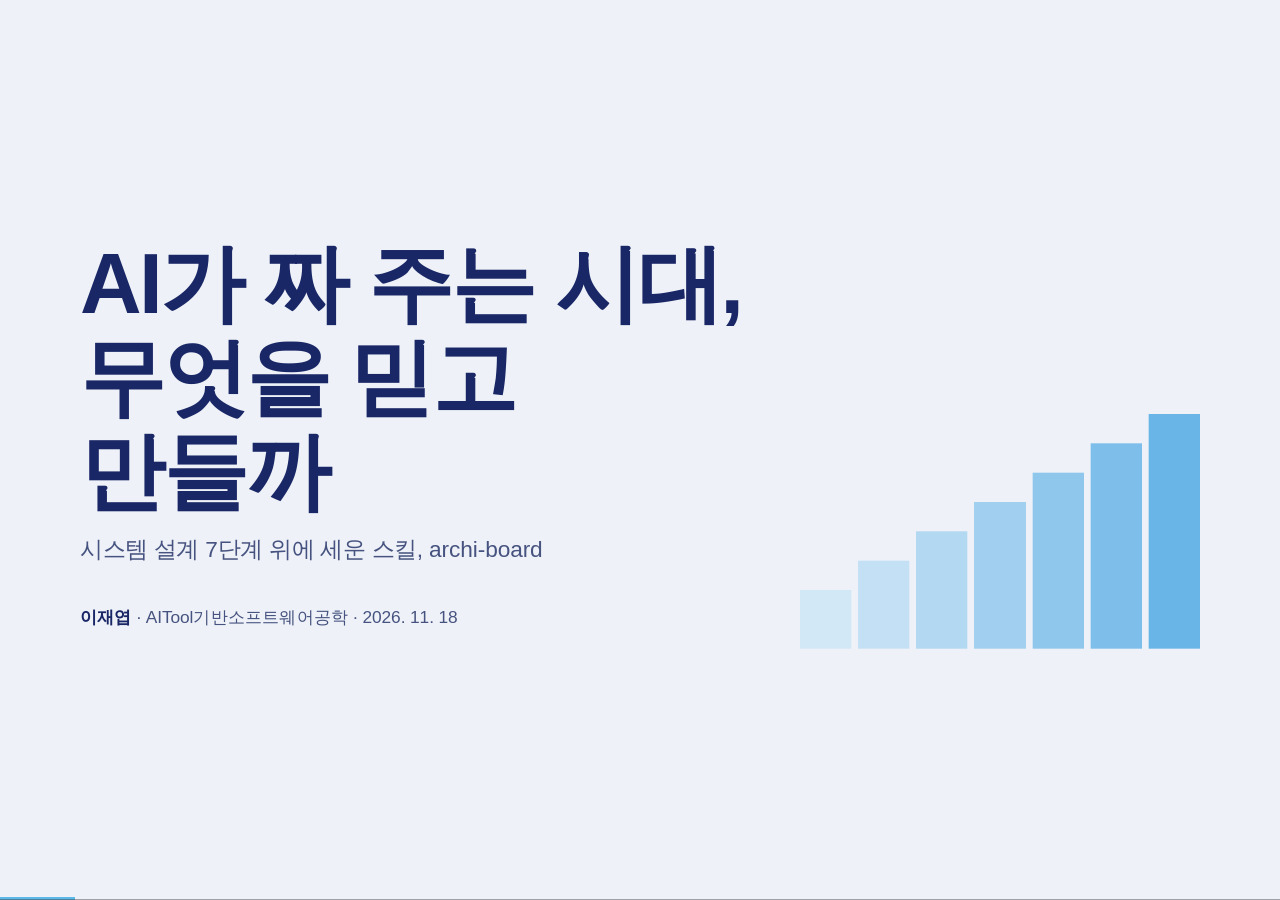
==== commit 52aae4ca: "feat(talk): 발표 슬라이드 4판 — 3~9강 강의마다 하나씩, 교수님 원본 그림 · PDF는 저장소에서 뺌 - 4장 뒤에 5~11장(7장)을 넣었다: 3강 PRD(내비게이" ====
--- a/talks/2026-11-18-sw-engineering/index.html
+++ b/talks/2026-11-18-sw-engineering/index.html
@@ -45,7 +45,8 @@
 .st b{font-family:var(--font-display);font-weight:700;font-size:70px;line-height:1}
 .st span{font-size:29px;font-weight:700;line-height:1.28;margin-top:14px}
 .c1{background:#D3E8F7}.c2{background:#C3E0F5}.c3{background:#B2D8F2}.c4{background:#A1CFEF}.c5{background:#8FC6EC}.c6{background:#7DBEEA}.c7{background:#6AB5E7}
-.big .k1{height:200px}.big .k2{height:255px}.big .k3{height:310px}.big .k4{height:365px}.big .k5{height:420px}.big .k6{height:475px}.big .k7{height:530px}
+.big .k1{height:180px}.big .k2{height:230px}.big .k3{height:280px}.big .k4{height:330px}.big .k5{height:380px}.big .k6{height:430px}.big .k7{height:480px}
+.gdoc{margin:24px 0 0;font-size:27px;font-weight:500;color:var(--ink)}
 .stairs.big{margin-top:52px}
 
 /* 4 수업이 단계 안에 */
@@ -67,7 +68,6 @@
 .fig{margin:44px 0 0}
 .fig svg{display:block;width:100%;height:auto}
 .fig text{font-family:'Noto Sans KR',sans-serif;fill:var(--ink)}
-.fig .pic{mix-blend-mode:multiply;filter:saturate(.6)}
 
 /* 2 차트 */
 .era{display:grid;grid-template-columns:1fr 560px;column-gap:56px;align-items:stretch;margin-top:40px}
@@ -105,6 +105,19 @@
 .close a{display:block;margin-top:10px;font-size:36px;font-weight:700;color:var(--ink);text-decoration:none}
 .close code{display:block;margin-top:10px;font-family:var(--font-mono);font-size:24px;line-height:1.6;color:var(--ink)}
 .thanks{margin-top:48px;font-size:34px;font-weight:700}
+
+/* 5~11 강의마다 하나: 교수님 자료(3~9강)에서 예 하나씩 다시 그림 */
+.fig .mu,.fig .mu text{fill:var(--ink2)}
+.fig .gm,.fig .gm text{font-family:var(--font-display)}
+.req{display:grid;grid-template-columns:1fr 1fr;column-gap:28px;margin-top:52px}
+.req>div{min-height:430px;padding:48px 56px;display:flex;flex-direction:column;justify-content:space-between}
+.req .r-fn{background:var(--lav)}
+.req .r-nf{background:var(--sky-field)}
+.req p{margin:0;color:var(--ink)}
+.req .k{font-size:30px;font-weight:700;color:var(--ink2)}
+.req .q{font-family:var(--font-display);font-weight:700;font-size:72px;line-height:1.22;letter-spacing:-.02em}
+.req .n{font-family:var(--font-display);font-weight:700;font-size:200px;line-height:.95;letter-spacing:-.03em}
+.req .q2{margin-top:12px;font-size:40px;font-weight:700}
 </style>
 </head>
 <body data-fit="fill">
@@ -156,26 +169,27 @@
     </div>
   </div>
   <p class="src">Stack Overflow 개발자 설문 2024 · 2025 · 2026. 같은 기간 "못 믿는다"는 31% → 46%</p>
-  <p class="pg">2 / 10</p>
+  <p class="pg">2 / 17</p>
   <div class="notes">Stack Overflow 개발자 설문입니다. AI 도구를 쓰는 사람은 76%에서 84%로 늘었는데, AI 답의 정확도를 믿는 사람은 43%에서 33%로 줄었습니다. 올해 설문에서 가장 많은 48%가 고른 답은 "쉽게 확인할 수 있을 때 믿는다"였습니다. 결국 확인할 수 있어야 믿을 수 있습니다.</div>
 </section>
 
-<!-- 3 구글 시스템 설계 7단계 -->
+<!-- 3 빅테크 시스템 설계 7단계 -->
 <section class="slide f-sky" data-title="시스템 설계 7단계">
-  <h2 class="hl">구글 시스템 설계 7단계</h2>
-  <p class="sub">구글 같은 빅테크가 설계 면접에서 묻는 일곱 걸음</p>
+  <h2 class="hl">빅테크 시스템 설계 7단계</h2>
+  <p class="sub">설계 면접에서 쓰는 일곱 단계, 구글 디자인 문서도 같은 줄기를 본다</p>
   <div class="stairs big">
     <div class="st c1 k1"><b>1</b><span>요구사항 정리</span></div>
     <div class="st c2 k2"><b>2</b><span>규모 추정</span></div>
-    <div class="st c3 k3"><b>3</b><span>API 정의</span></div>
-    <div class="st c4 k4"><b>4</b><span>데이터 모델</span></div>
-    <div class="st c5 k5"><b>5</b><span>큰 구조 설계</span></div>
-    <div class="st c6 k6"><b>6</b><span>상세 설계</span></div>
-    <div class="st c7 k7"><b>7</b><span>병목 점검</span></div>
+    <div class="st c3 k3"><b>3</b><span>큰 구조 설계</span></div>
+    <div class="st c4 k4"><b>4</b><span>데이터베이스 설계</span></div>
+    <div class="st c5 k5"><b>5</b><span>인터페이스 설계</span></div>
+    <div class="st c6 k6"><b>6</b><span>확장 · 성능</span></div>
+    <div class="st c7 k7"><b>7</b><span>신뢰성 · 회복</span></div>
   </div>
-  <p class="src">시스템 설계 면접에서 널리 쓰는 7단계 틀: Grokking the System Design Interview · ByteByteGo</p>
-  <p class="pg">3 / 10</p>
-  <div class="notes">그래서 무엇을 배워야 할까요. 큰 틀은 구글 같은 빅테크가 시스템을 설계할 때 밟는 일곱 단계입니다. 요구사항을 정리하고, 규모를 추정하고, API와 데이터 모델을 정하고, 큰 구조를 그린 뒤 상세 설계를 하고, 마지막에 병목을 점검합니다.</div>
+  <p class="gdoc">구글 디자인 문서도 같은 것을 본다: 범위 · 목표 → 시스템 그림 · API · 데이터 저장 → 공통 관심사(보안 · 관측)</p>
+  <p class="src">7단계: ByteByteGo 「A 7-step process to excel in system design interviews」 · 구글: Malte Ubl 「Design Docs at Google」</p>
+  <p class="pg">3 / 17</p>
+  <div class="notes">빅테크가 시스템을 설계할 때 가장 크게 보는 단계입니다. 설계 면접에서 쓰는 7단계는 요구사항 정리, 규모 추정, 큰 구조 설계, 데이터베이스 설계, 인터페이스 설계, 확장과 성능, 신뢰성과 회복입니다. 구글이 코드를 짜기 전에 쓰는 디자인 문서도 범위와 목표, 시스템 그림과 API와 데이터 저장, 그리고 보안 같은 공통 관심사를 같은 줄기로 봅니다.</div>
 </section>
 
 <!-- 4 그 단계 안에 우리 수업 + PRD · TDD -->
@@ -188,33 +202,423 @@
   <div class="stairs small">
     <div class="st c1 k1"><b>1</b><span>요구사항 정리</span></div>
     <div class="st c2 k2"><b>2</b><span>규모 추정</span></div>
-    <div class="st c3 k3"><b>3</b><span>API 정의</span></div>
-    <div class="st c4 k4"><b>4</b><span>데이터 모델</span></div>
-    <div class="st c5 k5"><b>5</b><span>큰 구조 설계</span></div>
-    <div class="st c6 k6"><b>6</b><span>상세 설계</span></div>
-    <div class="st c7 k7"><b>7</b><span>병목 점검</span></div>
+    <div class="st c3 k3"><b>3</b><span>큰 구조 설계</span></div>
+    <div class="st c4 k4"><b>4</b><span>데이터베이스 설계</span></div>
+    <div class="st c5 k5"><b>5</b><span>인터페이스 설계</span></div>
+    <div class="st c6 k6"><b>6</b><span>확장 · 성능</span></div>
+    <div class="st c7 k7"><b>7</b><span>신뢰성 · 회복</span></div>
   </div>
   <div class="g7 lects">
     <p>3강 요구분석<br>4강 유스케이스</p>
     <p>3강 비기능 요구</p>
-    <p>5강 클래스 · 오퍼레이션</p>
+    <p>7강 아키텍처</p>
     <p>8강 데이터 설계</p>
-    <p>7강 아키텍처</p>
-    <p>6강 동적 모델<br>9강 UI 설계</p>
-    <p>6강 모델 검증<br>7강 설계 목표</p>
+    <p>5강 클래스<br>6강 순서<br>9강 UI 설계</p>
+    <p>7강 성능 목표</p>
+    <p>6강 모델 검증<br>7강 신뢰도 목표</p>
   </div>
   <p class="src">교수님 자료 「UML로 배우는 시스템 분석 설계」 3~9강</p>
-  <p class="pg">4 / 10</p>
-  <div class="notes">우리 수업에서 배운 내용은 이 7단계 안에 들어갑니다. 3강 요구분석과 4강 유스케이스는 1단계, 비기능 요구는 규모 추정, 5강 클래스는 API, 8강은 데이터 모델, 7강은 큰 구조, 6강 동적 모델과 9강 UI는 상세 설계, 모델 검증은 마지막 점검입니다. 그리고 이 단계들을 밟을 때 쓰는 문서가 PRD와 TDD입니다. PRD로 무엇을 만들지 정하고, TDD로 어떻게 만들고 확인할지 정합니다.</div>
-</section>
-
-<!-- 5 요구사항은 바뀐다 → 얽힌다 -->
+  <p class="pg">4 / 17</p>
+  <div class="notes">우리 수업에서 배운 내용은 이 7단계 안에 들어갑니다. 3강 요구분석과 4강 유스케이스는 요구사항 정리, 비기능 요구는 규모 추정, 7강 아키텍처는 큰 구조, 8강은 데이터베이스, 5강 클래스와 6강 순서 다이어그램과 9강 UI는 인터페이스, 7강의 성능 목표는 확장과 성능, 모델 검증과 신뢰도 목표는 신뢰성입니다. 그리고 이 단계들을 밟을 때 쓰는 문서가 PRD와 TDD입니다. PRD로 무엇을 만들지 정하고, TDD로 어떻게 만들고 확인할지 정합니다. 이제 3강부터 9강까지, 강의마다 하나씩 제가 공부한 것을 짧게 보여 드리겠습니다.</div>
+</section>
+
+<!-- 5 3강 요구분석: PRD -->
+<section class="slide" data-title="3강 PRD">
+  <h2 class="hl">PRD, 무엇을 얼마나 잘 할지</h2>
+  <p class="sub">3강 요구분석 · 시스템이 할 일(기능)과 갖출 특성(비기능)을 적은 요구 문서</p>
+  <div class="req">
+    <div class="r-fn">
+      <p class="k">기능 요구 · 무엇을 하나</p>
+      <p class="q">목적지를 주소나<br>상호로 입력받는다</p>
+    </div>
+    <div class="r-nf">
+      <p class="k">비기능 요구 · 얼마나 잘 하나</p>
+      <div><p class="n">10초</p><p class="q2">안에 목적지를 찾는다</p></div>
+    </div>
+  </div>
+  <p class="src">교수님 자료 3강 p.7 「요구 정의 사례」 내비게이션 시스템 · 기능 요구 2.2와 성능 요구 2.3</p>
+  <p class="pg">5 / 17</p>
+  <div class="notes">먼저 3강 요구분석입니다. 요구는 시스템이 무엇을 해야 하고, 어떤 특성을 가져야 하는지 적은 것입니다. 이걸 사용자와 개발자가 같이 볼 수 있게 모은 문서가 PRD입니다. 교수님 자료의 내비게이션 예에서, 목적지를 주소나 상호로 입력받는다는 "무엇을 하느냐"라서 기능 요구, 목적지 탐색을 10초 안에 끝내야 한다는 "얼마나 잘 하느냐"라서 비기능 요구입니다. 요구 문서에는 이 둘과 함께 개요, 그리고 다 됐는지 확인할 인수 테스트 기준이 들어갑니다.</div>
+</section>
+
+<!-- 6 4강 기능적 모델: 유스케이스 -->
+<section class="slide" data-title="4강 유스케이스">
+  <h2 class="hl">유스케이스, 사용자 눈으로 본 기능</h2>
+  <p class="sub">4강 기능적 모델 · 누가(액터) 무엇을(유스케이스) 하는지와 그 관계</p>
+  <figure class="fig">
+    <svg viewBox="0 0 1680 600" role="img" aria-label="유스케이스 다이어그램, 온라인 쇼핑몰: 주 액터 고객이 상품 주문을 한다. 상품 주문은 로그인을 반드시 포함(include)하고, 쿠폰 받기는 조건이 맞을 때 상품 주문을 확장(extend)하며, 카카오페이 결제는 상품 주문을 구체화(일반화)한다. 결제 시스템은 부 액터다">
+      <defs>
+        <marker id="ucOpen" viewBox="0 0 12 12" refX="11" refY="6" markerWidth="26" markerHeight="26" markerUnits="userSpaceOnUse" orient="auto"><path d="M1,1 L11,6 L1,11" fill="none" stroke="#46527F" stroke-width="2"/></marker>
+        <marker id="ucGen" viewBox="0 0 14 14" refX="13" refY="7" markerWidth="34" markerHeight="34" markerUnits="userSpaceOnUse" orient="auto"><path d="M1,1 L13,7 L1,13 z" fill="#E2E8F2" stroke="#46527F" stroke-width="1.5"/></marker>
+      </defs>
+      <!-- 시스템 경계 -->
+      <rect x="380" y="0" width="900" height="600" fill="#E2E8F2"/>
+      <text x="408" y="50" font-size="28" font-weight="800">온라인 쇼핑몰</text>
+      <!-- 연관 -->
+      <g stroke="#46527F" stroke-width="5">
+        <line x1="254" y1="300" x2="660" y2="300"/>
+        <line x1="1000" y1="300" x2="1380" y2="300"/>
+      </g>
+      <!-- include · extend · 일반화 -->
+      <g stroke="#46527F" stroke-width="4" fill="none">
+        <line x1="830" y1="236" x2="830" y2="166" stroke-dasharray="12 9" marker-end="url(#ucOpen)"/>
+        <line x1="645" y1="454" x2="756" y2="362" stroke-dasharray="12 9" marker-end="url(#ucOpen)"/>
+        <line x1="1022" y1="453" x2="904" y2="359" marker-end="url(#ucGen)"/>
+      </g>
+      <ellipse cx="830" cy="300" rx="170" ry="62" fill="#BBDCF3"/>
+      <ellipse cx="830" cy="110" rx="120" ry="50" fill="#F4EAD2"/>
+      <ellipse cx="590" cy="500" rx="135" ry="50" fill="#DCF0E7"/>
+      <ellipse cx="1080" cy="500" rx="165" ry="50" fill="#F6E4EA"/>
+      <g font-weight="800" text-anchor="middle">
+        <text x="830" y="311" font-size="32">상품 주문</text>
+        <text x="830" y="120" font-size="30">로그인</text>
+        <text x="590" y="510" font-size="30">쿠폰 받기</text>
+        <text x="1080" y="510" font-size="28">카카오페이 결제</text>
+      </g>
+      <g font-size="24" font-weight="800">
+        <text x="856" y="190">«include»</text>
+        <text x="664" y="388" text-anchor="end">«extend»</text>
+        <text x="1030" y="392">일반화</text>
+      </g>
+      <g font-size="22" font-weight="500" class="mu">
+        <text x="856" y="218">반드시 포함</text>
+        <text x="664" y="416" text-anchor="end">조건이 맞을 때만</text>
+        <text x="1030" y="420">구체화한 기능</text>
+      </g>
+      <!-- 고객(주 액터) -->
+      <g stroke="#1A2766" stroke-width="6" stroke-linecap="round" fill="none">
+        <circle cx="190" cy="222" r="30" fill="#EEF2F8"/>
+        <line x1="190" y1="252" x2="190" y2="352"/>
+        <line x1="134" y1="290" x2="246" y2="290"/>
+        <line x1="190" y1="352" x2="146" y2="426"/>
+        <line x1="190" y1="352" x2="234" y2="426"/>
+      </g>
+      <text x="190" y="478" font-size="32" font-weight="800" text-anchor="middle">고객</text>
+      <text x="190" y="514" font-size="24" class="mu" text-anchor="middle">주 액터</text>
+      <!-- 결제 시스템(부 액터) -->
+      <rect x="1380" y="246" width="260" height="108" fill="#E6E1F6"/>
+      <text x="1510" y="286" font-size="22" class="mu" text-anchor="middle">«actor»</text>
+      <text x="1510" y="328" font-size="30" font-weight="800" text-anchor="middle">결제 시스템</text>
+      <text x="1510" y="394" font-size="24" class="mu" text-anchor="middle">부 액터</text>
+    </svg>
+  </figure>
+  <p class="src">교수님 자료 4강 p.8 유스케이스 개념 그림(Online Shopping System)을 우리말로 다시 그림</p>
+  <p class="pg">6 / 17</p>
+  <div class="notes">4강은 기능적 모델, 유스케이스입니다. 사용자 눈으로 시스템이 무엇을 하는지 그립니다. 사람 모양이 액터, 타원이 유스케이스입니다. 고객이 상품을 주문하려면 로그인이 꼭 들어가니 include, 쿠폰 받기는 조건이 맞을 때만 붙으니 extend, 카카오페이 결제는 상품 주문을 구체화한 것이라 일반화입니다. 오른쪽 결제 시스템처럼 사람이 아닌 다른 시스템도 액터가 됩니다.</div>
+</section>
+
+<!-- 7 5강 정적 모델링: 클래스 다이어그램 -->
+<section class="slide" data-title="5강 정적 모델">
+  <h2 class="hl">정적 모델, 변하지 않는 구조</h2>
+  <p class="sub">5강 정적 모델링 · 클래스 다이어그램: 이름, 속성, 오퍼레이션과 클래스 사이의 관계</p>
+  <figure class="fig">
+    <svg viewBox="0 0 1680 470" role="img" aria-label="클래스 다이어그램, 인터넷 서점: Account(계정) 1개는 Order(주문)를 0개 이상 가지고, Order 1개는 Item(주문 항목)을 1개 이상 담고, Item 여러 개가 Book(책) 1권을 가리킨다. 클래스는 이름, 속성, 오퍼레이션 세 칸이다">
+      <g font-size="26" font-weight="700" text-anchor="end" class="mu">
+        <text x="176" y="104">이름</text>
+        <text x="176" y="206">속성</text>
+        <text x="176" y="320">오퍼레이션</text>
+      </g>
+      <g font-size="24" class="mu">
+        <text x="200" y="42">계정</text>
+        <text x="580" y="42">주문</text>
+        <text x="970" y="42">주문 항목</text>
+        <text x="1410" y="42">책</text>
+      </g>
+      <!-- 관계 · 다중도 -->
+      <g stroke="#46527F" stroke-width="4">
+        <line x1="470" y1="209" x2="580" y2="209"/>
+        <line x1="860" y1="209" x2="970" y2="209"/>
+        <line x1="1300" y1="209" x2="1410" y2="209"/>
+      </g>
+      <g font-size="24" font-weight="800">
+        <text x="482" y="195">1</text>
+        <text x="568" y="195" text-anchor="end">0..*</text>
+        <text x="872" y="195">1</text>
+        <text x="958" y="195" text-anchor="end">1..*</text>
+        <text x="1312" y="195">0..*</text>
+        <text x="1398" y="195" text-anchor="end">1</text>
+      </g>
+      <g font-size="22" class="mu" text-anchor="middle">
+        <text x="525" y="245">가진다</text>
+        <text x="915" y="245">담는다</text>
+        <text x="1355" y="245">가리킨다</text>
+      </g>
+      <!-- 클래스 넷: 이름 · 속성 · 오퍼레이션 -->
+      <rect x="200" y="60" width="270" height="70" fill="#E8D6A8"/><rect x="200" y="130" width="270" height="132" fill="#F8F2E4"/><rect x="200" y="262" width="270" height="96" fill="#F0E4C8"/>
+      <rect x="580" y="60" width="280" height="70" fill="#E8D6A8"/><rect x="580" y="130" width="280" height="132" fill="#F8F2E4"/><rect x="580" y="262" width="280" height="96" fill="#F0E4C8"/>
+      <rect x="970" y="60" width="330" height="70" fill="#E8D6A8"/><rect x="970" y="130" width="330" height="132" fill="#F8F2E4"/><rect x="970" y="262" width="330" height="96" fill="#F0E4C8"/>
+      <rect x="1410" y="60" width="270" height="70" fill="#E8D6A8"/><rect x="1410" y="130" width="270" height="132" fill="#F8F2E4"/><rect x="1410" y="262" width="270" height="96" fill="#F0E4C8"/>
+      <g font-size="30" font-weight="800" text-anchor="middle">
+        <text x="335" y="106">Account</text>
+        <text x="720" y="106">Order</text>
+        <text x="1135" y="106">Item</text>
+        <text x="1545" y="106">Book</text>
+      </g>
+      <g font-size="22" font-weight="500">
+        <text x="222" y="172">userID</text><text x="222" y="208">password</text><text x="222" y="244">emailAddress</text>
+        <text x="222" y="304">validateAccount()</text>
+        <text x="602" y="172">ID</text><text x="602" y="208">datePlaced</text><text x="602" y="244">status</text>
+        <text x="602" y="304">changeStatus()</text><text x="602" y="340">retrieveDetails()</text>
+        <text x="992" y="172">quantity</text><text x="992" y="208">cost</text>
+        <text x="992" y="304">updateQuantityAndCost()</text>
+        <text x="1432" y="172">title</text><text x="1432" y="208">price</text><text x="1432" y="244">publisher</text>
+        <text x="1432" y="304">retrieveDetails()</text>
+      </g>
+      <text x="200" y="440" font-size="28" font-weight="500">계정 하나에 주문은 0개 이상(0..*), 주문 하나에 주문 항목은 1개 이상(1..*)</text>
+    </svg>
+  </figure>
+  <p class="src">교수님 자료 5강 p.29 인터넷 서점 클래스 다이어그램에서 네 클래스만 골라 다시 그림</p>
+  <p class="pg">7 / 17</p>
+  <div class="notes">5강은 정적 모델링입니다. 시간이 흘러도 바뀌지 않는 구조를 클래스 다이어그램으로 그립니다. 클래스는 위에서부터 이름, 속성, 오퍼레이션 세 칸이고, 선은 클래스 사이의 관계입니다. 교수님 자료의 인터넷 서점에서 네 개만 골랐습니다. 계정 하나는 주문을 0개 이상 가지고, 주문 하나는 주문 항목을 1개 이상 담고, 주문 항목은 책 한 권을 가리킵니다. 선 끝의 이 숫자를 다중도라고 합니다.</div>
+</section>
+
+<!-- 8 6강 동적 모델링: 순서 다이어그램 -->
+<section class="slide" data-title="6강 동적 모델">
+  <h2 class="hl">동적 모델, 시간 따라 오가는 메시지</h2>
+  <p class="sub">6강 동적 모델링 · 순서 다이어그램: 누가 누구에게 무엇을, 위에서 아래로</p>
+  <figure class="fig">
+    <svg viewBox="0 0 1680 600" role="img" aria-label="순서 다이어그램, 레스토랑: 직원이 손님에게 예약 여부를 묻고 손님은 안 했다고 답한다. 인원을 묻자 4명이라고 답한다. 직원이 좌석표를 확인하고 빈 좌석이 있다는 답을 받는다. 직원이 손님을 자리로 안내한다">
+      <defs>
+        <marker id="sqReq" viewBox="0 0 12 12" refX="11" refY="6" markerWidth="22" markerHeight="22" markerUnits="userSpaceOnUse" orient="auto"><path d="M0,0 L12,6 L0,12 z" fill="#46527F"/></marker>
+        <marker id="sqRep" viewBox="0 0 12 12" refX="11" refY="6" markerWidth="22" markerHeight="22" markerUnits="userSpaceOnUse" orient="auto"><path d="M1,1 L11,6 L1,11" fill="none" stroke="#46527F" stroke-width="2"/></marker>
+      </defs>
+      <!-- 생명선 머리 -->
+      <rect x="260" y="0" width="240" height="72" fill="#F6E4EA"/>
+      <rect x="780" y="0" width="240" height="72" fill="#BBDCF3"/>
+      <rect x="1300" y="0" width="240" height="72" fill="#F4EAD2"/>
+      <g font-size="30" font-weight="800" text-anchor="middle">
+        <text x="380" y="47">손님</text>
+        <text x="900" y="47">직원</text>
+        <text x="1420" y="47">좌석표</text>
+      </g>
+      <g stroke="#46527F" stroke-width="3" stroke-dasharray="10 10">
+        <line x1="380" y1="72" x2="380" y2="560"/>
+        <line x1="900" y1="72" x2="900" y2="560"/>
+        <line x1="1420" y1="72" x2="1420" y2="560"/>
+      </g>
+      <!-- 시간 -->
+      <text x="90" y="96" font-size="28" font-weight="800" text-anchor="middle">시간</text>
+      <line x1="90" y1="112" x2="90" y2="556" stroke="#46527F" stroke-width="5" marker-end="url(#sqReq)"/>
+      <!-- 메시지: 실선 = 요청, 점선 = 응답 -->
+      <g stroke="#46527F" stroke-width="4" fill="none">
+        <line x1="900" y1="132" x2="380" y2="132" marker-end="url(#sqReq)"/>
+        <line x1="380" y1="198" x2="900" y2="198" stroke-dasharray="12 9" marker-end="url(#sqRep)"/>
+        <line x1="900" y1="264" x2="380" y2="264" marker-end="url(#sqReq)"/>
+        <line x1="380" y1="330" x2="900" y2="330" stroke-dasharray="12 9" marker-end="url(#sqRep)"/>
+        <line x1="900" y1="396" x2="1420" y2="396" marker-end="url(#sqReq)"/>
+        <line x1="1420" y1="462" x2="900" y2="462" stroke-dasharray="12 9" marker-end="url(#sqRep)"/>
+        <line x1="900" y1="528" x2="380" y2="528" marker-end="url(#sqReq)"/>
+      </g>
+      <g font-size="27" font-weight="700" text-anchor="middle">
+        <text x="640" y="118">예약하셨나요?</text>
+        <text x="640" y="184">예약 안 했습니다</text>
+        <text x="640" y="250">몇 분입니까?</text>
+        <text x="640" y="316">4명입니다</text>
+        <text x="1160" y="382">좌석표 확인</text>
+        <text x="1160" y="448">빈 좌석 있음</text>
+        <text x="640" y="514">이쪽으로 오세요</text>
+      </g>
+      <text x="1680" y="596" font-size="22" class="mu" text-anchor="end">실선은 요청, 점선은 응답</text>
+    </svg>
+  </figure>
+  <p class="src">교수님 자료 6강 p.3 레스토랑 사례(손님과 직원의 대화)를 p.7 · 8 순서 다이어그램 표기로 다시 그림</p>
+  <p class="pg">8 / 17</p>
+  <div class="notes">6강은 동적 모델링입니다. 정적 모델이 구조라면, 동적 모델은 시간에 따라 무엇이 오가는지입니다. 교수님 자료의 레스토랑 예를 순서 다이어그램으로 옮겼습니다. 위에서 아래로 시간이 흐릅니다. 직원이 손님에게 예약 여부와 인원을 묻고, 좌석표를 확인한 뒤 자리로 안내합니다. 실선은 요청, 점선은 응답입니다. 6강에서는 이 순서 다이어그램을 상태 다이어그램과 맞춰 보는 모델 검증도 배웠습니다.</div>
+</section>
+
+<!-- 9 7강 아키텍처: 3계층 -->
+<section class="slide" data-title="7강 아키텍처">
+  <h2 class="hl">아키텍처, 층으로 나눈다</h2>
+  <p class="sub">7강 아키텍처 · 3계층: 한 층을 바꿔도 다른 층은 그대로</p>
+  <figure class="fig">
+    <svg viewBox="0 0 1680 600" role="img" aria-label="3계층 아키텍처: 인터페이스 층이 응용 로직 층을 부르고, 응용 로직 층이 저장 층을 부른다. 인터페이스 층은 자주 바뀌고, 응용 로직 층은 업무 규칙을 지키며, 저장 층은 데이터를 오래 남긴다">
+      <defs><marker id="lyDep" viewBox="0 0 12 12" refX="11" refY="6" markerWidth="26" markerHeight="26" markerUnits="userSpaceOnUse" orient="auto"><path d="M1,1 L11,6 L1,11" fill="none" stroke="#46527F" stroke-width="2"/></marker></defs>
+      <!-- 패키지 셋 -->
+      <rect x="0" y="0" width="220" height="40" fill="#BBDCF3"/><rect x="0" y="36" width="980" height="124" fill="#BBDCF3"/>
+      <rect x="0" y="218" width="220" height="40" fill="#E6E1F6"/><rect x="0" y="254" width="980" height="124" fill="#E6E1F6"/>
+      <rect x="0" y="436" width="220" height="40" fill="#DCF0E7"/><rect x="0" y="472" width="980" height="124" fill="#DCF0E7"/>
+      <g font-size="38" font-weight="800">
+        <text x="40" y="96">인터페이스 층</text>
+        <text x="40" y="314">응용 로직 층</text>
+        <text x="40" y="532">저장 층</text>
+      </g>
+      <g font-size="24" class="mu">
+        <text x="40" y="136">Interface</text>
+        <text x="40" y="354">Application Logic</text>
+        <text x="40" y="572">Storage</text>
+      </g>
+      <g font-size="28" font-weight="700">
+        <text x="460" y="96">윈도우 · 웹 페이지</text>
+        <text x="460" y="314">처리 · 규칙 확인 · 알림</text>
+        <text x="460" y="532">저장 · 검색 · 질의</text>
+      </g>
+      <g font-size="24" class="mu">
+        <text x="460" y="136">사용자와 만나는 경계 객체</text>
+        <text x="460" y="354">제어 · 엔티티 객체</text>
+        <text x="460" y="572">데이터베이스에 지속 저장</text>
+      </g>
+      <!-- 의존: 위층만 아래층을 부른다 -->
+      <g stroke="#46527F" stroke-width="4" stroke-dasharray="10 8" fill="none">
+        <line x1="300" y1="168" x2="300" y2="248" marker-end="url(#lyDep)"/>
+        <line x1="300" y1="386" x2="300" y2="466" marker-end="url(#lyDep)"/>
+      </g>
+      <g font-size="24" font-weight="700">
+        <text x="322" y="216">부른다</text>
+        <text x="322" y="434">부른다</text>
+      </g>
+      <!-- 왜 나누나 -->
+      <g font-size="46" font-weight="700" class="gm">
+        <text x="1060" y="114">자주 바뀐다</text>
+        <text x="1060" y="332">규칙을 지킨다</text>
+        <text x="1060" y="550">오래 남는다</text>
+      </g>
+    </svg>
+  </figure>
+  <p class="src">교수님 자료 7강 p.29 「3 계층」 · p.26 MVC 「분리하는 이유: 화면이 모델보다 자주 바뀐다」</p>
+  <p class="pg">9 / 17</p>
+  <div class="notes">7강은 아키텍처입니다. 분석에서 찾은 클래스들을 묶어 큰 구조를 잡습니다. 대표적인 3계층은 사용자와 만나는 인터페이스 층, 처리와 규칙을 맡는 응용 로직 층, 데이터를 남기는 저장 층으로 나누고, 위층만 아래층을 부릅니다. 화면은 자주 바뀌고 데이터는 오래 가니까, 이렇게 나눠 두면 화면을 바꿔도 아래층은 그대로 둘 수 있습니다.</div>
+</section>
+
+<!-- 10 8강 데이터 설계: ERD -->
+<section class="slide" data-title="8강 데이터 설계">
+  <h2 class="hl">데이터 설계, 다대다는 표로 푼다</h2>
+  <p class="sub">8강 데이터 설계 · ERD에서 M:N 관계는 가운데 표를 두어 1:N 둘로 바꾼다</p>
+  <figure class="fig">
+    <svg viewBox="0 0 1680 476" role="img" aria-label="ERD 전과 후: 전에는 회원(MEMBER)과 비디오(VIDEO)가 서로 여러 개인 다대다였다. 후에는 가운데 대여(RENTAL) 표를 두어, 회원 1명이 대여 여러 건을 시작하고 비디오 1개가 대여 여러 건에 골라지는 일대다 둘이 되었다. 대여 표의 칸은 회원 번호, 비디오 아이디, 빌린 날, 돌려준 날이다">
+      <g font-size="30" font-weight="800">
+        <text x="0" y="66">전</text>
+        <text x="0" y="236">후</text>
+      </g>
+      <!-- 전: 회원과 비디오가 바로 M:N -->
+      <line x1="375" y1="55" x2="1395" y2="55" stroke="#B4476A" stroke-width="5" stroke-dasharray="14 10"/>
+      <rect x="90" y="0" width="285" height="110" fill="#BBDCF3"/>
+      <rect x="1395" y="0" width="285" height="110" fill="#BBDCF3"/>
+      <g text-anchor="middle">
+        <text x="232" y="52" font-size="32" font-weight="800">MEMBER</text>
+        <text x="232" y="88" font-size="24" class="mu">회원</text>
+        <text x="1537" y="52" font-size="32" font-weight="800">VIDEO</text>
+        <text x="1537" y="88" font-size="24" class="mu">비디오</text>
+      </g>
+      <g font-size="28" font-weight="800">
+        <text x="393" y="40">M</text>
+        <text x="1377" y="40" text-anchor="end">N</text>
+      </g>
+      <text x="885" y="98" font-size="24" class="mu" text-anchor="middle">회원도 비디오도 서로 여러 개, 표 하나로 못 담는다</text>
+      <!-- 후: RENTAL을 가운데 두고 1:N 둘 -->
+      <g stroke="#46527F" stroke-width="5">
+        <line x1="375" y1="225" x2="445" y2="225"/>
+        <line x1="685" y1="225" x2="755" y2="225"/>
+        <line x1="1015" y1="225" x2="1085" y2="225"/>
+        <line x1="1325" y1="225" x2="1395" y2="225"/>
+      </g>
+      <rect x="90" y="170" width="285" height="110" fill="#BBDCF3"/>
+      <rect x="755" y="170" width="260" height="110" fill="#F6E4EA"/>
+      <rect x="1395" y="170" width="285" height="110" fill="#BBDCF3"/>
+      <polygon points="445,225 565,163 685,225 565,287" fill="#E2E8F2"/>
+      <polygon points="1085,225 1205,163 1325,225 1205,287" fill="#E2E8F2"/>
+      <g text-anchor="middle">
+        <text x="232" y="222" font-size="32" font-weight="800">MEMBER</text>
+        <text x="232" y="258" font-size="24" class="mu">회원</text>
+        <text x="885" y="222" font-size="32" font-weight="800">RENTAL</text>
+        <text x="885" y="258" font-size="24" class="mu">대여</text>
+        <text x="1537" y="222" font-size="32" font-weight="800">VIDEO</text>
+        <text x="1537" y="258" font-size="24" class="mu">비디오</text>
+        <text x="565" y="222" font-size="21" font-weight="800">INITIATES</text>
+        <text x="565" y="250" font-size="20" class="mu">시작한다</text>
+        <text x="1205" y="222" font-size="21" font-weight="800">SELECTED FOR</text>
+        <text x="1205" y="250" font-size="20" class="mu">골라진다</text>
+      </g>
+      <g font-size="28" font-weight="800">
+        <text x="389" y="210">1</text>
+        <text x="741" y="210" text-anchor="end">M</text>
+        <text x="1029" y="210">M</text>
+        <text x="1381" y="210" text-anchor="end">1</text>
+      </g>
+      <!-- RENTAL 표의 칸 -->
+      <text x="345" y="336" font-size="24" font-weight="800">RENTAL 표의 칸</text>
+      <rect x="345" y="350" width="300" height="74" fill="#BBDCF3"/>
+      <rect x="649" y="350" width="236" height="74" fill="#BBDCF3"/>
+      <rect x="889" y="350" width="256" height="74" fill="#E2E8F2"/>
+      <rect x="1149" y="350" width="276" height="74" fill="#E2E8F2"/>
+      <g font-size="22" font-weight="800" text-anchor="middle">
+        <text x="495" y="395">MEMBER-NUMBER</text>
+        <text x="767" y="395">VIDEO-ID</text>
+        <text x="1017" y="395">DATE-RENTED</text>
+        <text x="1287" y="395">DATE-RETURNED</text>
+      </g>
+      <g font-size="22" class="mu" text-anchor="middle">
+        <text x="495" y="460">회원 키</text>
+        <text x="767" y="460">비디오 키</text>
+        <text x="1017" y="460">빌린 날</text>
+        <text x="1287" y="460">돌려준 날</text>
+      </g>
+    </svg>
+  </figure>
+  <p class="src">교수님 자료 8강 p.22 · 23 「데이터베이스 설계 단계」 비디오 대여: M:N의 관계를 1:N으로 바꿈</p>
+  <p class="pg">10 / 17</p>
+  <div class="notes">8강은 데이터 설계입니다. ERD로 엔티티와 관계를 그리고, 정규화로 중복을 없앱니다. 교수님 자료의 비디오 대여 예에서, 회원은 비디오를 여러 개 빌리고 비디오도 여러 회원이 빌리니 다대다입니다. 다대다는 표 하나로 담을 수 없어서, 가운데 대여 표를 두고 회원 번호와 비디오 아이디를 함께 넣어 일대다 둘로 바꿉니다.</div>
+</section>
+
+<!-- 11 9강 UI 설계: 가시성 · 피드백 -->
+<section class="slide" data-title="9강 UI 설계">
+  <h2 class="hl">UI 설계, 보이고 알려 준다</h2>
+  <p class="sub">9강 UI 설계 · 좋은 UI가 되려면 가시성과 피드백</p>
+  <figure class="fig">
+    <svg viewBox="0 0 1680 520" role="img" aria-label="글 편집기의 굵게 단추가 눌려 있어 지금 굵게가 켜진 상태가 보인다(가시성). 마우스를 올리면 굵게 Ctrl+B 말풍선이 뜨고, 누르면 글자가 바로 굵어진다(피드백)">
+      <!-- 편집기 도구 막대 -->
+      <rect x="0" y="0" width="860" height="136" fill="#E2E8F2"/>
+      <rect x="24" y="20" width="96" height="96" fill="#5BB8E8"/>
+      <rect x="136" y="20" width="96" height="96" fill="#EEF2F8"/>
+      <rect x="248" y="20" width="96" height="96" fill="#EEF2F8"/>
+      <rect x="360" y="20" width="96" height="96" fill="#EEF2F8"/>
+      <rect x="472" y="20" width="96" height="96" fill="#EEF2F8"/>
+      <g font-size="50" text-anchor="middle">
+        <text x="72" y="86" font-weight="900">B</text>
+        <text x="184" y="86" font-weight="500" font-style="italic">I</text>
+        <text x="296" y="84" font-weight="500">U</text>
+        <text x="408" y="86" font-weight="500">S</text>
+      </g>
+      <g stroke="#1A2766" stroke-width="4" stroke-linecap="round">
+        <line x1="276" y1="96" x2="316" y2="96"/>
+        <line x1="384" y1="68" x2="432" y2="68"/>
+        <line x1="496" y1="48" x2="544" y2="48"/><line x1="496" y1="68" x2="532" y2="68"/><line x1="496" y1="88" x2="544" y2="88"/>
+      </g>
+      <!-- 말풍선 -->
+      <polygon points="52,170 72,150 92,170" fill="#F4EAD2"/>
+      <rect x="24" y="168" width="250" height="66" fill="#F4EAD2"/>
+      <text x="149" y="211" font-size="26" font-weight="800" text-anchor="middle">굵게  Ctrl+B</text>
+      <!-- 마우스 -->
+      <polygon points="100,84 100,130 111,120 120,140 129,136 120,116 136,116" fill="#1A2766" stroke="#EEF2F8" stroke-width="3" stroke-linejoin="round"/>
+      <!-- 문서 -->
+      <rect x="0" y="264" width="860" height="256" fill="#F5F7FB"/>
+      <text x="48" y="366" font-size="46" font-weight="900">AI가 짜 주는 시대,</text>
+      <text x="48" y="446" font-size="46" font-weight="400" class="mu">무엇을 믿고 만들까</text>
+      <!-- 두 조건 -->
+      <rect x="940" y="0" width="740" height="242" fill="#DCEBF8"/>
+      <text x="984" y="82" font-size="46" font-weight="700" class="gm">가시성</text>
+      <text x="984" y="144" font-size="30" font-weight="700">지금 어떤 상태인지 보인다</text>
+      <text x="984" y="196" font-size="26" class="mu">B가 눌려 있다 = 굵게가 켜져 있다</text>
+      <rect x="940" y="278" width="740" height="242" fill="#F4EAD2"/>
+      <text x="984" y="360" font-size="46" font-weight="700" class="gm">피드백</text>
+      <text x="984" y="422" font-size="30" font-weight="700">하기 전 · 중 · 후를 알려 준다</text>
+      <text x="984" y="474" font-size="26" class="mu">올리면 말풍선, 누르면 바로 굵게</text>
+    </svg>
+  </figure>
+  <p class="src">교수님 자료 9강 p.21 「좋은 UI가 되려면」 가시성(visibility) · 피드백(feedback), 워드 굵게 단추 예</p>
+  <p class="pg">11 / 17</p>
+  <div class="notes">마지막 9강은 UI 설계입니다. 좋은 UI가 되려면 가시성과 피드백이 있어야 합니다. 워드의 굵게 단추처럼, 눌려 있는 모양만 봐도 지금 굵게가 켜져 있다는 걸 아는 게 가시성이고, 마우스를 올리면 말풍선이 뜨고 누르면 글자가 바로 굵어지는 게 피드백입니다. 여기까지가 3강부터 9강까지 제가 공부한 내용입니다.</div>
+</section>
+
+<!-- 12 요구사항은 바뀐다 → 얽힌다 -->
 <section class="slide f-rose" data-title="요구사항은 바뀐다">
   <h2 class="hl">요구사항은 계속 바뀐다</h2>
   <p class="sub">바뀔 때마다 사람이 이 그림들을 하나씩 다시 그려야 해서, 작업이 어려워진다</p>
   <figure class="fig" style="margin-top:34px">
-    <svg viewBox="0 0 1680 640" role="img" aria-label="요구사항 하나가 바뀌면 4강 유스케이스, 5강 클래스, 6강 상태, 7강 계층, 8강 ERD 그림을 모두 다시 그려야 한다">
-      <defs><marker id="ah" viewBox="0 0 10 10" refX="8" refY="5" markerWidth="5" markerHeight="5" orient="auto-start-reverse"><path d="M0,0 L10,5 L0,10 z" fill="#B4476A"/></marker></defs>
+    <svg viewBox="0 0 1680 640" role="img" aria-label="요구사항 하나(주문 취소 규칙)가 바뀌면 4강 유스케이스의 주문 취소, 5강 클래스의 status와 changeStatus(), 6강 상태의 취소됨, 7강 계층의 취소 단추 · 취소 규칙 · 주문 상태, 8강 ERD의 ORDER까지 다섯 그림을 모두 다시 그려야 한다">
+      <defs>
+        <marker id="ah" viewBox="0 0 10 10" refX="8" refY="5" markerWidth="5" markerHeight="5" orient="auto-start-reverse"><path d="M0,0 L10,5 L0,10 z" fill="#B4476A"/></marker>
+        <marker id="stA" viewBox="0 0 10 10" refX="9" refY="5" markerWidth="12" markerHeight="12" markerUnits="userSpaceOnUse" orient="auto"><path d="M0,0 L10,5 L0,10 z" fill="#46527F"/></marker>
+      </defs>
       <!-- 화살표 -->
       <g stroke="#B4476A" stroke-width="7" stroke-linecap="round" fill="none" marker-end="url(#ah)">
         <line x1="722" y1="262" x2="474" y2="186"/>
@@ -227,30 +631,127 @@
       <circle cx="840" cy="306" r="122" fill="#E7A2B5"/>
       <text x="840" y="296" font-size="36" font-weight="800" text-anchor="middle">요구사항</text>
       <text x="840" y="342" font-size="36" font-weight="800" text-anchor="middle">변경</text>
-      <!-- 다섯 그림 -->
+      <!-- 다섯 그림: 교수님 자료의 주문 예를 다시 그림. 분홍 = 취소 규칙이 바뀌면 고칠 곳 -->
       <rect x="0" y="0" width="460" height="300" fill="#FBF0F3"/>
-      <image class="pic" href="img/p4-usecase.png" x="14" y="12" width="432" height="236" preserveAspectRatio="xMidYMid meet"/>
-      <text x="22" y="284" font-size="26" font-weight="700">4강 유스케이스</text>
       <rect x="1220" y="0" width="460" height="300" fill="#FBF0F3"/>
-      <image class="pic" href="img/p5-class.png" x="1234" y="12" width="432" height="236" preserveAspectRatio="xMidYMid meet"/>
-      <text x="1242" y="284" font-size="26" font-weight="700">5강 클래스</text>
       <rect x="0" y="380" width="520" height="250" fill="#FBF0F3"/>
-      <image class="pic" href="img/p6-state.png" x="14" y="392" width="492" height="186" preserveAspectRatio="xMidYMid meet"/>
-      <text x="22" y="614" font-size="26" font-weight="700">6강 상태</text>
       <rect x="580" y="476" width="520" height="164" fill="#FBF0F3"/>
-      <image class="pic" href="img/p7-layers.png" x="594" y="486" width="492" height="112" preserveAspectRatio="xMidYMid meet"/>
-      <text x="602" y="628" font-size="26" font-weight="700">7강 계층</text>
       <rect x="1160" y="380" width="520" height="250" fill="#FBF0F3"/>
-      <image class="pic" href="img/p8-erd.png" x="1174" y="392" width="492" height="186" preserveAspectRatio="xMidYMid meet"/>
-      <text x="1182" y="614" font-size="26" font-weight="700">8강 ERD</text>
+      <g font-size="26" font-weight="700">
+        <text x="22" y="284">4강 유스케이스</text>
+        <text x="1242" y="284">5강 클래스</text>
+        <text x="22" y="614">6강 상태</text>
+        <text x="602" y="628">7강 계층</text>
+        <text x="1182" y="614">8강 ERD</text>
+      </g>
+      <!-- 4강 유스케이스: 온라인 고객 · 주문 취소 · 타이머 -->
+      <g stroke="#46527F" stroke-width="3">
+        <line x1="98" y1="90" x2="148" y2="68"/>
+        <line x1="98" y1="106" x2="148" y2="144"/>
+        <line x1="314" y1="66" x2="362" y2="90"/>
+      </g>
+      <g stroke="#1A2766" stroke-width="4" stroke-linecap="round" fill="none">
+        <circle cx="70" cy="62" r="15" fill="#FBF0F3"/><line x1="70" y1="77" x2="70" y2="128"/><line x1="46" y1="98" x2="94" y2="98"/><line x1="70" y1="128" x2="50" y2="166"/><line x1="70" y1="128" x2="90" y2="166"/>
+        <circle cx="390" cy="62" r="15" fill="#FBF0F3"/><line x1="390" y1="77" x2="390" y2="128"/><line x1="366" y1="98" x2="414" y2="98"/><line x1="390" y1="128" x2="370" y2="166"/><line x1="390" y1="128" x2="410" y2="166"/>
+      </g>
+      <ellipse cx="231" cy="64" rx="84" ry="28" fill="#E7A2B5"/>
+      <ellipse cx="231" cy="150" rx="84" ry="28" fill="#CFE5F6"/>
+      <g font-size="19" font-weight="800" text-anchor="middle">
+        <text x="231" y="71">주문 취소</text>
+        <text x="231" y="157">책 주문</text>
+        <text x="70" y="194" font-size="18">온라인 고객</text>
+        <text x="390" y="194" font-size="18">타이머</text>
+      </g>
+      <!-- 5강 클래스: Account · Order · Item -->
+      <g stroke="#46527F" stroke-width="3">
+        <line x1="1354" y1="93" x2="1390" y2="93"/>
+        <line x1="1530" y1="93" x2="1566" y2="93"/>
+      </g>
+      <rect x="1234" y="24" width="120" height="34" fill="#E8D6A8"/><rect x="1234" y="58" width="120" height="70" fill="#F8F2E4"/><rect x="1234" y="128" width="120" height="48" fill="#F0E4C8"/>
+      <rect x="1390" y="24" width="140" height="34" fill="#E8D6A8"/><rect x="1390" y="58" width="140" height="70" fill="#F8F2E4"/><rect x="1390" y="128" width="140" height="48" fill="#F0E4C8"/>
+      <rect x="1566" y="24" width="100" height="34" fill="#E8D6A8"/><rect x="1566" y="58" width="100" height="70" fill="#F8F2E4"/><rect x="1566" y="128" width="100" height="48" fill="#F0E4C8"/>
+      <rect x="1390" y="95" width="140" height="26" fill="#E7A2B5"/>
+      <rect x="1390" y="136" width="140" height="32" fill="#E7A2B5"/>
+      <g font-size="17" font-weight="800" text-anchor="middle">
+        <text x="1294" y="47">Account</text><text x="1460" y="47">Order</text><text x="1616" y="47">Item</text>
+      </g>
+      <g font-size="16" font-weight="500">
+        <text x="1244" y="84">userID</text><text x="1244" y="112">password</text><text x="1244" y="158">setEmail()</text>
+        <text x="1400" y="84">datePlaced</text><text x="1400" y="113" font-weight="800">status</text><text x="1400" y="158" font-weight="800">changeStatus()</text>
+        <text x="1576" y="84">quantity</text><text x="1576" y="112">cost</text><text x="1576" y="158">getItem()</text>
+      </g>
+      <g font-size="15" font-weight="800">
+        <text x="1358" y="85">1</text><text x="1386" y="85" text-anchor="end">*</text>
+        <text x="1534" y="85">1</text><text x="1562" y="85" text-anchor="end">*</text>
+      </g>
+      <!-- 6강 상태: 처리 중(주문됨 → 확정됨) → 배송됨 → 받음, 처리 중 → 취소됨 -->
+      <rect x="48" y="402" width="262" height="92" rx="14" fill="#EEF2F8"/>
+      <text x="60" y="421" font-size="15" class="mu">처리 중</text>
+      <g fill="#CFE5F6">
+        <rect x="62" y="428" width="88" height="40" rx="10"/>
+        <rect x="206" y="428" width="88" height="40" rx="10"/>
+        <rect x="340" y="428" width="88" height="40" rx="10"/>
+        <rect x="340" y="496" width="88" height="40" rx="10"/>
+      </g>
+      <rect x="120" y="520" width="96" height="40" rx="10" fill="#E7A2B5"/>
+      <circle cx="30" cy="448" r="8" fill="#1A2766"/>
+      <g stroke="#46527F" stroke-width="2.5" fill="none" marker-end="url(#stA)">
+        <line x1="38" y1="448" x2="60" y2="448"/>
+        <line x1="150" y1="448" x2="204" y2="448"/>
+        <line x1="310" y1="448" x2="338" y2="448"/>
+        <line x1="384" y1="468" x2="384" y2="494"/>
+        <line x1="428" y1="516" x2="456" y2="516"/>
+        <line x1="168" y1="494" x2="168" y2="518"/>
+        <line x1="216" y1="540" x2="248" y2="540"/>
+      </g>
+      <g fill="none" stroke="#1A2766" stroke-width="3"><circle cx="469" cy="516" r="11"/><circle cx="261" cy="540" r="11"/></g>
+      <g fill="#1A2766"><circle cx="469" cy="516" r="6"/><circle cx="261" cy="540" r="6"/></g>
+      <g font-size="16" font-weight="700" text-anchor="middle">
+        <text x="106" y="454">주문됨</text><text x="250" y="454">확정됨</text><text x="384" y="454">배송됨</text><text x="384" y="522">받음</text>
+        <text x="168" y="546" font-weight="800">취소됨</text>
+        <text x="177" y="440" font-size="14" font-weight="500">승인</text>
+      </g>
+      <!-- 7강 계층: HCI · 비즈니스 · 데이터 레이어 -->
+      <rect x="594" y="488" width="492" height="32" fill="#CFE5F6"/>
+      <rect x="594" y="526" width="492" height="32" fill="#E6E1F6"/>
+      <rect x="594" y="564" width="492" height="32" fill="#DCF0E7"/>
+      <g fill="#E7A2B5"><rect x="968" y="492" width="112" height="24"/><rect x="968" y="530" width="112" height="24"/><rect x="968" y="568" width="112" height="24"/></g>
+      <g font-size="17" font-weight="700">
+        <text x="606" y="510">HCI 레이어 · 화면</text>
+        <text x="606" y="548">비즈니스 레이어 · 업무 규칙</text>
+        <text x="606" y="586">데이터 레이어 · 저장</text>
+      </g>
+      <g font-size="15" font-weight="800" text-anchor="middle">
+        <text x="1024" y="509">취소 단추</text><text x="1024" y="547">취소 규칙</text><text x="1024" y="585">주문 상태</text>
+      </g>
+      <!-- 8강 ERD: CUSTOMER 1 — PLACES — M ORDER M — LISTS — N PRODUCT -->
+      <g stroke="#46527F" stroke-width="3">
+        <line x1="1320" y1="434" x2="1344" y2="434"/>
+        <line x1="1444" y1="434" x2="1470" y2="434"/>
+        <line x1="1540" y1="456" x2="1540" y2="478"/>
+        <line x1="1540" y1="526" x2="1540" y2="540"/>
+      </g>
+      <rect x="1180" y="412" width="140" height="44" fill="#CFE5F6"/>
+      <rect x="1470" y="412" width="140" height="44" fill="#E7A2B5"/>
+      <rect x="1470" y="540" width="140" height="38" fill="#CFE5F6"/>
+      <polygon points="1344,434 1394,410 1444,434 1394,458" fill="#EEF2F8"/>
+      <polygon points="1494,502 1540,478 1586,502 1540,526" fill="#EEF2F8"/>
+      <g font-size="17" font-weight="800" text-anchor="middle">
+        <text x="1250" y="440">CUSTOMER</text><text x="1540" y="440">ORDER</text><text x="1540" y="565">PRODUCT</text>
+        <text x="1394" y="439" font-size="14">PLACES</text><text x="1540" y="507" font-size="14">LISTS</text>
+      </g>
+      <g font-size="15" font-weight="800">
+        <text x="1325" y="425">1</text><text x="1466" y="425" text-anchor="end">M</text>
+        <text x="1548" y="473">M</text><text x="1548" y="537">N</text>
+      </g>
     </svg>
   </figure>
-  <p class="src">그림: 교수님 자료 4 · 5 · 6 · 7 · 8강, 모두 같은 "주문" 이야기</p>
-  <p class="pg">5 / 10</p>
-  <div class="notes">그런데 요구사항은 한 번 정해도 계속 바뀝니다. 교수님 자료의 그림을 모아 보면 유스케이스, 클래스, 상태, 계층, ERD가 모두 같은 "주문" 이야기입니다. 그래서 주문 취소 규칙 하나만 바뀌어도 이 다섯 그림을 전부 다시 그려야 하고, 그래서 작업이 어려워집니다. 그림들이 따로따로 그려져 있기 때문입니다.</div>
-</section>
-
-<!-- 6 ArchiMate -->
+  <p class="src">그림: 교수님 자료 4 · 5 · 6 · 7 · 8강의 같은 "주문" 예를 다시 그림. 분홍은 취소 규칙이 바뀌면 고칠 곳</p>
+  <p class="pg">12 / 17</p>
+  <div class="notes">그런데 요구사항은 한 번 정해도 계속 바뀝니다. 교수님 자료의 그림을 모아 보면 유스케이스, 클래스, 상태, 계층, ERD가 모두 같은 "주문" 이야기입니다. 그래서 주문 취소 규칙 하나만 바뀌어도, 분홍으로 칠한 곳처럼 이 다섯 그림을 전부 다시 그려야 하고, 그래서 작업이 어려워집니다. 그림들이 따로따로 그려져 있기 때문입니다.</div>
+</section>
+
+<!-- 13 ArchiMate -->
 <section class="slide" data-title="ArchiMate">
   <h2 class="hl">이어 붙이면 큰 틀, ArchiMate</h2>
   <p class="sub">"책 주문" 한 줄이 네 층을 모두 지난다</p>
@@ -289,11 +790,11 @@
     </svg>
   </figure>
   <p class="src">ArchiMate: The Open Group 표준 표기법. 왜 · 누가 · 무엇으로 · 어디서를 층으로 잇는다 (층 이름은 쉬운 말로 줄임)</p>
-  <p class="pg">6 / 10</p>
+  <p class="pg">13 / 17</p>
   <div class="notes">이 그림들을 이어 붙이면 큰 틀이 됩니다. 그 표준이 ArchiMate입니다. 동기 층에 왜, 업무 층에 누가 무엇을, 애플리케이션 층에 어떤 부품과 데이터로, 기술 층에 어디서 돌아가는지를 둡니다. 분홍 줄처럼 "책 주문" 하나가 네 층을 모두 지나가니, 한 장에 이어 두면 무엇이 같이 바뀌는지 바로 보입니다.</div>
 </section>
 
-<!-- 7 archi-board -->
+<!-- 14 archi-board -->
 <section class="slide f-sky" data-title="archi-board">
   <h2 class="hl">archi-board, 이것들을 바탕으로 만들었다</h2>
   <p class="sub">"아키텍처 보드 만들어줘" 한마디면, 코드를 읽어 보드 한 장</p>
@@ -303,16 +804,16 @@
       <div class="s-am">ArchiMate · 층으로 잇기</div>
       <div class="s-pt">PRD · TDD · 설계 문서</div>
       <div class="s-uml">수업의 UML 모델 · 3~9강</div>
-      <div class="s-7">구글 시스템 설계 7단계</div>
+      <div class="s-7">빅테크 시스템 설계 7단계</div>
     </div>
     <div class="shot"><img src="img/board.png" alt="archi-board가 자기 저장소를 그린 보드: 목표, 사용자, 사용자 인터페이스, 기능, 인프라 층"></div>
   </div>
   <p class="src">github.com/gamercross/archi-board · Claude Code 스킬 · 오른쪽은 archi-board가 자기 저장소를 그린 보드</p>
-  <p class="pg">7 / 10</p>
+  <p class="pg">14 / 17</p>
   <div class="notes">그래서 만든 것이 archi-board입니다. 맨 아래 시스템 설계 7단계, 그 위에 수업의 UML 모델, 설계 문서인 PRD와 TDD, 그리고 층으로 잇는 ArchiMate. 이것들을 바탕으로 만든 Claude Code 스킬입니다. 프로젝트 폴더에서 "아키텍처 보드 만들어줘"라고 하면 AI가 코드를 읽고 보드 한 장을 그립니다. 오른쪽은 archi-board가 자기 자신을 그린 보드입니다.</div>
 </section>
 
-<!-- 8 바뀌어도 엔진이 다시 그린다 -->
+<!-- 15 바뀌어도 엔진이 다시 그린다 -->
 <section class="slide" data-title="엔진이 다시 그린다">
   <h2 class="hl">바뀌어도, 엔진이 다시 그린다</h2>
   <p class="sub">사람이 다섯 번 고칠 일을, 데이터 한 파일과 엔진이 한 번에</p>
@@ -347,7 +848,7 @@
         <rect x="860" y="180" width="300" height="44" fill="#FBF0F3" fill-opacity=".45"/><text x="880" y="211" fill-opacity=".5">계층</text><text x="1144" y="211" font-size="22" font-weight="800" fill="#B4476A" text-anchor="end">빠뜨림</text>
         <rect x="860" y="232" width="300" height="44" fill="#FBF0F3"/><text x="880" y="263">ERD</text>
       </g>
-      <text x="1220" y="150" font-size="52" font-family="GM">다섯 번, 손으로</text>
+      <text x="1220" y="150" font-size="52" font-weight="700" font-family="GM">다섯 번, 손으로</text>
       <text x="1220" y="198" font-size="26" font-weight="500" fill="#46527F">빠뜨리면 그림끼리</text>
       <text x="1220" y="234" font-size="26" font-weight="500" fill="#46527F">어긋난다</text>
 
@@ -364,7 +865,7 @@
       <text x="471" y="552" font-size="23" font-weight="500" text-anchor="middle" fill="#46527F">바뀐 칸만 고침</text>
       <line x1="622" y1="501" x2="668" y2="501" stroke="#46527F" stroke-width="5" marker-end="url(#aN)"/>
       <rect x="676" y="446" width="130" height="110" fill="#5BB8E8"/>
-      <text x="741" y="513" font-size="34" font-family="GM" text-anchor="middle">엔진</text>
+      <text x="741" y="513" font-size="34" font-weight="700" font-family="GM" text-anchor="middle">엔진</text>
       <g stroke="#2a78d6" stroke-width="4" fill="none" marker-end="url(#aB)">
         <line x1="812" y1="501" x2="850" y2="376"/>
         <line x1="812" y1="501" x2="850" y2="428"/>
@@ -373,23 +874,23 @@
         <line x1="812" y1="501" x2="850" y2="584"/>
       </g>
       <g font-size="25" font-weight="700">
-        <rect x="860" y="354" width="300" height="44" fill="#EEF5FC"/><text x="880" y="385">유저 스토리</text><text x="1140" y="385" text-anchor="end" fill="#2a78d6">✓</text>
-        <rect x="860" y="406" width="300" height="44" fill="#EEF5FC"/><text x="880" y="437">객체 지도</text><text x="1140" y="437" text-anchor="end" fill="#2a78d6">✓</text>
-        <rect x="860" y="458" width="300" height="44" fill="#EEF5FC"/><text x="880" y="489">순서도</text><text x="1140" y="489" text-anchor="end" fill="#2a78d6">✓</text>
-        <rect x="860" y="510" width="300" height="44" fill="#EEF5FC"/><text x="880" y="541">ArchiMate 창</text><text x="1140" y="541" text-anchor="end" fill="#2a78d6">✓</text>
-        <rect x="860" y="562" width="300" height="44" fill="#EEF5FC"/><text x="880" y="593">데이터 지도</text><text x="1140" y="593" text-anchor="end" fill="#2a78d6">✓</text>
-      </g>
-      <text x="1220" y="480" font-size="52" font-family="GM">한 번, 엔진이</text>
+        <rect x="860" y="354" width="300" height="44" fill="#EEF5FC"/><text x="880" y="385">유저 스토리</text><polyline points="1116,376 1125,384 1142,368" fill="none" stroke="#2a78d6" stroke-width="4" stroke-linecap="round" stroke-linejoin="round"/>
+        <rect x="860" y="406" width="300" height="44" fill="#EEF5FC"/><text x="880" y="437">객체 지도</text><polyline points="1116,428 1125,436 1142,420" fill="none" stroke="#2a78d6" stroke-width="4" stroke-linecap="round" stroke-linejoin="round"/>
+        <rect x="860" y="458" width="300" height="44" fill="#EEF5FC"/><text x="880" y="489">순서도</text><polyline points="1116,480 1125,488 1142,472" fill="none" stroke="#2a78d6" stroke-width="4" stroke-linecap="round" stroke-linejoin="round"/>
+        <rect x="860" y="510" width="300" height="44" fill="#EEF5FC"/><text x="880" y="541">ArchiMate 창</text><polyline points="1116,532 1125,540 1142,524" fill="none" stroke="#2a78d6" stroke-width="4" stroke-linecap="round" stroke-linejoin="round"/>
+        <rect x="860" y="562" width="300" height="44" fill="#EEF5FC"/><text x="880" y="593">데이터 지도</text><polyline points="1116,584 1125,592 1142,576" fill="none" stroke="#2a78d6" stroke-width="4" stroke-linecap="round" stroke-linejoin="round"/>
+      </g>
+      <text x="1220" y="480" font-size="52" font-weight="700" font-family="GM">한 번, 엔진이</text>
       <text x="1220" y="528" font-size="26" font-weight="500" fill="#46527F">모든 창이 한 파일에서 나와</text>
       <text x="1220" y="564" font-size="26" font-weight="500" fill="#46527F">어긋나지 않는다</text>
     </svg>
   </figure>
   <p class="src">archi-board README "코드가 바뀌면 보드 업데이트해줘: 바뀐 칸만 다시 읽어 고친다" · ab drift: 보드를 쓴 뒤 바뀐 코드를 찾는다</p>
-  <p class="pg">8 / 10</p>
+  <p class="pg">15 / 17</p>
   <div class="notes">앞에서 요구사항이 바뀌면 사람이 그림 다섯 장을 하나씩 고쳐야 한다고 했습니다. 하나라도 빠뜨리면 그림끼리 어긋나죠. archi-board에서는 다릅니다. "보드 업데이트해줘" 한마디면 AI가 바뀐 곳만 다시 읽어 board-data.js 한 파일의 그 칸만 고치고, 엔진이 유저 스토리, 객체 지도, 순서도, ArchiMate 창, 데이터 지도를 한 번에 다시 그립니다. 모든 창이 같은 한 파일에서 나오니 서로 어긋날 수가 없습니다. 바뀐 곳은 drift 도구가 먼저 찾아 줍니다. 사람은 다섯 번 고칠 일을 한 번 확인만 하면 됩니다.</div>
 </section>
 
-<!-- 8 7단계 → 보드의 창 -->
+<!-- 16 7단계 → 보드의 창 -->
 <section class="slide f-sky" data-title="7단계가 보드의 창으로">
   <h2 class="hl">7단계가 보드의 창이 된다</h2>
   <p class="sub">상자마다 근거와 코드 위치가 붙어, 바로 확인할 수 있다</p>
@@ -397,29 +898,29 @@
     <div class="stairs tw">
       <div class="st c1 k1"><b>1</b><span>요구사항</span></div>
       <div class="st c2 k2"><b>2</b><span>규모</span></div>
-      <div class="st c3 k3"><b>3</b><span>API</span></div>
+      <div class="st c3 k3"><b>3</b><span>큰 구조</span></div>
       <div class="st c4 k4"><b>4</b><span>데이터</span></div>
-      <div class="st c5 k5"><b>5</b><span>큰 구조</span></div>
-      <div class="st c6 k6"><b>6</b><span>상세</span></div>
-      <div class="st c7 k7"><b>7</b><span>점검</span></div>
+      <div class="st c5 k5"><b>5</b><span>인터페이스</span></div>
+      <div class="st c6 k6"><b>6</b><span>확장 · 성능</span></div>
+      <div class="st c7 k7"><b>7</b><span>신뢰성</span></div>
     </div>
     <div class="g7 arrow-row"><p>↓</p><p>↓</p><p>↓</p><p>↓</p><p>↓</p><p>↓</p><p>↓</p></div>
     <div class="g7 win">
       <p>동기 층 · 유저 스토리</p>
       <p>판단 차트</p>
-      <p>객체 지도</p>
+      <p>ArchiMate 창</p>
       <p>데이터 지도</p>
-      <p>ArchiMate 창</p>
-      <p>유즈케이스 순서도</p>
-      <p>점검 · 위험 열지도</p>
+      <p>객체 지도 · 순서도</p>
+      <p>위험 열지도</p>
+      <p>점검 · drift</p>
     </div>
   </div>
   <p class="src">창 이름은 archi-board README 기준. 창끼리 이어져 있어 한 곳을 누르면 관련된 곳이 같이 열린다</p>
-  <p class="pg">9 / 10</p>
-  <div class="notes">7단계는 보드에서 각자 창이 됩니다. 요구사항은 동기 층과 유저 스토리, 규모는 판단 차트, API는 객체 지도, 데이터는 데이터 지도, 큰 구조는 ArchiMate 창, 상세 설계는 유즈케이스 순서도, 점검은 점검 스크립트와 위험 열지도입니다. 상자마다 근거와 코드 위치가 붙어 있어서, AI가 그린 것도 바로 확인할 수 있습니다.</div>
-</section>
-
-<!-- 9 정리 -->
+  <p class="pg">16 / 17</p>
+  <div class="notes">7단계는 보드에서 각자 창이 됩니다. 요구사항은 동기 층과 유저 스토리, 규모는 판단 차트, 큰 구조는 ArchiMate 창, 데이터는 데이터 지도, 인터페이스는 객체 지도와 순서도, 확장과 성능은 위험 열지도, 신뢰성은 점검 스크립트와 drift입니다. 상자마다 근거와 코드 위치가 붙어 있어서, AI가 그린 것도 바로 확인할 수 있습니다.</div>
+</section>
+
+<!-- 17 정리 -->
 <section class="slide" data-title="정리">
   <h2 class="hl xl">확인할 수 있어야<br>믿을 수 있다</h2>
   <p class="sub">7단계로 설계하고, 바뀌면 엔진이 다시 그린다</p>
@@ -429,8 +930,8 @@
   </div>
   <p class="thanks">감사합니다</p>
   <p class="src">이재엽 · AITool기반소프트웨어공학 · 2026. 11. 18</p>
-  <p class="pg">10 / 10</p>
-  <div class="notes">정리하겠습니다. AI를 쓰는 만큼 확인할 수 있어야 믿을 수 있습니다. 시스템 설계 7단계와 수업 내용으로 설계하고, 바뀌는 요구사항은 ArchiMate처럼 한 장에 이어서, archi-board로 코드에서 바로 확인합니다. 이제 실제 보드를 잠깐 보여 드리겠습니다. (보드 열기 → 처음 보는 사람 / 만드는 사람 → 흐름 따라가기) 감사합니다.</div>
+  <p class="pg">17 / 17</p>
+  <div class="notes">정리하겠습니다. AI를 쓰는 만큼 확인할 수 있어야 믿을 수 있습니다. 빅테크의 시스템 설계 7단계와 수업 내용으로 설계하고, 요구사항이 바뀌면 사람이 하나씩 고치는 대신 archi-board의 엔진이 보드를 다시 그려 확인하게 해 줍니다. 이제 실제 보드를 잠깐 보여 드리겠습니다. (보드 열기 → 처음 보는 사람 / 만드는 사람 → 흐름 따라가기) 감사합니다.</div>
 </section>
 
 </div>
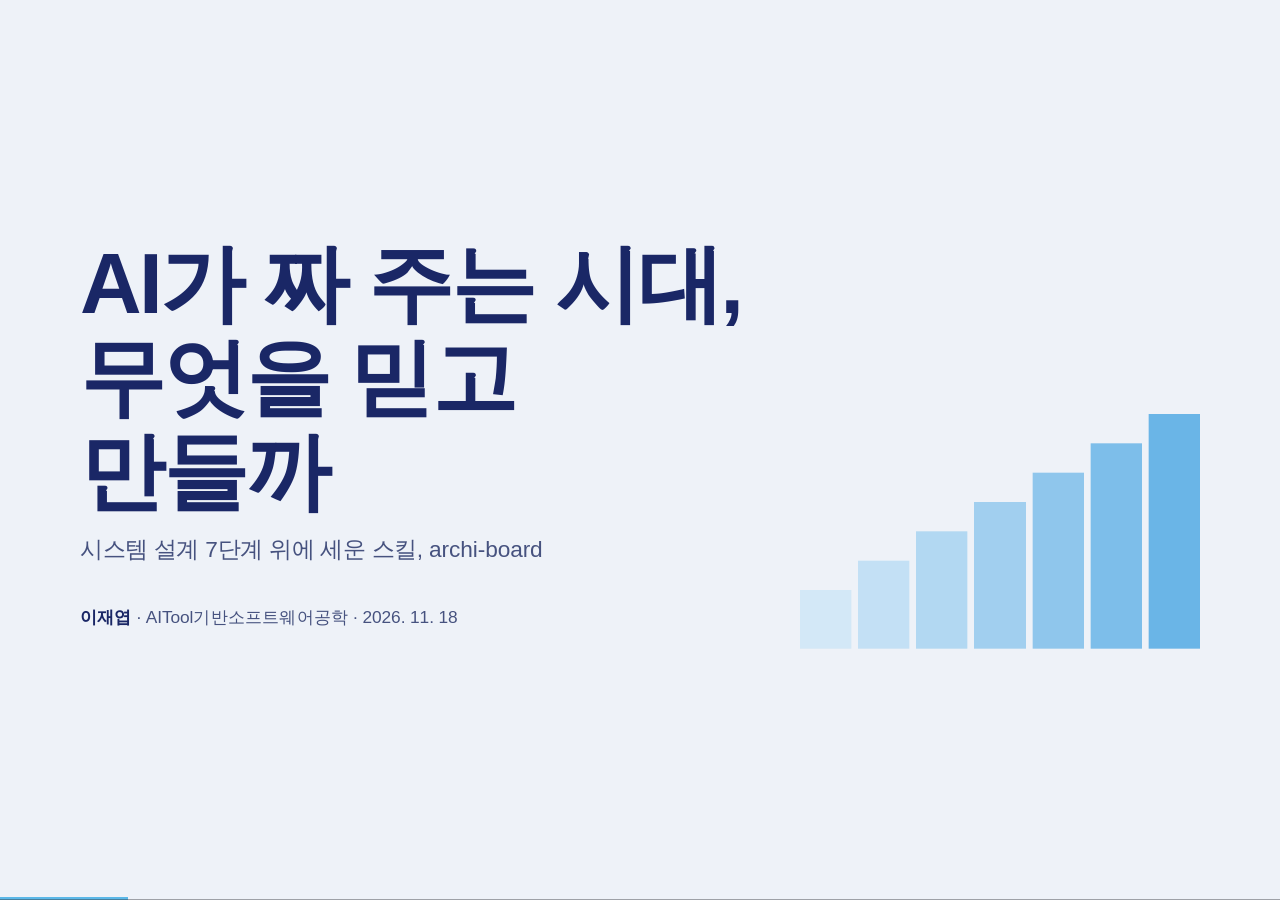
==== commit 0b50af0b: "fix(talk): 발표 슬라이드 3판 — "구글 7단계"를 빅테크 시스템 설계 7단계로 바로잡음 - 원문 확인: 구글 공식 7단계는 없고, 설계 면접에서 쓰는 7단계(ByteBy" ====
--- a/talks/2026-11-18-sw-engineering/index.html
+++ b/talks/2026-11-18-sw-engineering/index.html
@@ -68,6 +68,7 @@
 .fig{margin:44px 0 0}
 .fig svg{display:block;width:100%;height:auto}
 .fig text{font-family:'Noto Sans KR',sans-serif;fill:var(--ink)}
+.fig .pic{mix-blend-mode:multiply;filter:saturate(.6)}
 
 /* 2 차트 */
 .era{display:grid;grid-template-columns:1fr 560px;column-gap:56px;align-items:stretch;margin-top:40px}
@@ -105,19 +106,6 @@
 .close a{display:block;margin-top:10px;font-size:36px;font-weight:700;color:var(--ink);text-decoration:none}
 .close code{display:block;margin-top:10px;font-family:var(--font-mono);font-size:24px;line-height:1.6;color:var(--ink)}
 .thanks{margin-top:48px;font-size:34px;font-weight:700}
-
-/* 5~11 강의마다 하나: 교수님 자료(3~9강)에서 예 하나씩 다시 그림 */
-.fig .mu,.fig .mu text{fill:var(--ink2)}
-.fig .gm,.fig .gm text{font-family:var(--font-display)}
-.req{display:grid;grid-template-columns:1fr 1fr;column-gap:28px;margin-top:52px}
-.req>div{min-height:430px;padding:48px 56px;display:flex;flex-direction:column;justify-content:space-between}
-.req .r-fn{background:var(--lav)}
-.req .r-nf{background:var(--sky-field)}
-.req p{margin:0;color:var(--ink)}
-.req .k{font-size:30px;font-weight:700;color:var(--ink2)}
-.req .q{font-family:var(--font-display);font-weight:700;font-size:72px;line-height:1.22;letter-spacing:-.02em}
-.req .n{font-family:var(--font-display);font-weight:700;font-size:200px;line-height:.95;letter-spacing:-.03em}
-.req .q2{margin-top:12px;font-size:40px;font-weight:700}
 </style>
 </head>
 <body data-fit="fill">
@@ -169,7 +157,7 @@
     </div>
   </div>
   <p class="src">Stack Overflow 개발자 설문 2024 · 2025 · 2026. 같은 기간 "못 믿는다"는 31% → 46%</p>
-  <p class="pg">2 / 17</p>
+  <p class="pg">2 / 10</p>
   <div class="notes">Stack Overflow 개발자 설문입니다. AI 도구를 쓰는 사람은 76%에서 84%로 늘었는데, AI 답의 정확도를 믿는 사람은 43%에서 33%로 줄었습니다. 올해 설문에서 가장 많은 48%가 고른 답은 "쉽게 확인할 수 있을 때 믿는다"였습니다. 결국 확인할 수 있어야 믿을 수 있습니다.</div>
 </section>
 
@@ -188,7 +176,7 @@
   </div>
   <p class="gdoc">구글 디자인 문서도 같은 것을 본다: 범위 · 목표 → 시스템 그림 · API · 데이터 저장 → 공통 관심사(보안 · 관측)</p>
   <p class="src">7단계: ByteByteGo 「A 7-step process to excel in system design interviews」 · 구글: Malte Ubl 「Design Docs at Google」</p>
-  <p class="pg">3 / 17</p>
+  <p class="pg">3 / 10</p>
   <div class="notes">빅테크가 시스템을 설계할 때 가장 크게 보는 단계입니다. 설계 면접에서 쓰는 7단계는 요구사항 정리, 규모 추정, 큰 구조 설계, 데이터베이스 설계, 인터페이스 설계, 확장과 성능, 신뢰성과 회복입니다. 구글이 코드를 짜기 전에 쓰는 디자인 문서도 범위와 목표, 시스템 그림과 API와 데이터 저장, 그리고 보안 같은 공통 관심사를 같은 줄기로 봅니다.</div>
 </section>
 
@@ -218,407 +206,17 @@
     <p>6강 모델 검증<br>7강 신뢰도 목표</p>
   </div>
   <p class="src">교수님 자료 「UML로 배우는 시스템 분석 설계」 3~9강</p>
-  <p class="pg">4 / 17</p>
-  <div class="notes">우리 수업에서 배운 내용은 이 7단계 안에 들어갑니다. 3강 요구분석과 4강 유스케이스는 요구사항 정리, 비기능 요구는 규모 추정, 7강 아키텍처는 큰 구조, 8강은 데이터베이스, 5강 클래스와 6강 순서 다이어그램과 9강 UI는 인터페이스, 7강의 성능 목표는 확장과 성능, 모델 검증과 신뢰도 목표는 신뢰성입니다. 그리고 이 단계들을 밟을 때 쓰는 문서가 PRD와 TDD입니다. PRD로 무엇을 만들지 정하고, TDD로 어떻게 만들고 확인할지 정합니다. 이제 3강부터 9강까지, 강의마다 하나씩 제가 공부한 것을 짧게 보여 드리겠습니다.</div>
-</section>
-
-<!-- 5 3강 요구분석: PRD -->
-<section class="slide" data-title="3강 PRD">
-  <h2 class="hl">PRD, 무엇을 얼마나 잘 할지</h2>
-  <p class="sub">3강 요구분석 · 시스템이 할 일(기능)과 갖출 특성(비기능)을 적은 요구 문서</p>
-  <div class="req">
-    <div class="r-fn">
-      <p class="k">기능 요구 · 무엇을 하나</p>
-      <p class="q">목적지를 주소나<br>상호로 입력받는다</p>
-    </div>
-    <div class="r-nf">
-      <p class="k">비기능 요구 · 얼마나 잘 하나</p>
-      <div><p class="n">10초</p><p class="q2">안에 목적지를 찾는다</p></div>
-    </div>
-  </div>
-  <p class="src">교수님 자료 3강 p.7 「요구 정의 사례」 내비게이션 시스템 · 기능 요구 2.2와 성능 요구 2.3</p>
-  <p class="pg">5 / 17</p>
-  <div class="notes">먼저 3강 요구분석입니다. 요구는 시스템이 무엇을 해야 하고, 어떤 특성을 가져야 하는지 적은 것입니다. 이걸 사용자와 개발자가 같이 볼 수 있게 모은 문서가 PRD입니다. 교수님 자료의 내비게이션 예에서, 목적지를 주소나 상호로 입력받는다는 "무엇을 하느냐"라서 기능 요구, 목적지 탐색을 10초 안에 끝내야 한다는 "얼마나 잘 하느냐"라서 비기능 요구입니다. 요구 문서에는 이 둘과 함께 개요, 그리고 다 됐는지 확인할 인수 테스트 기준이 들어갑니다.</div>
-</section>
-
-<!-- 6 4강 기능적 모델: 유스케이스 -->
-<section class="slide" data-title="4강 유스케이스">
-  <h2 class="hl">유스케이스, 사용자 눈으로 본 기능</h2>
-  <p class="sub">4강 기능적 모델 · 누가(액터) 무엇을(유스케이스) 하는지와 그 관계</p>
-  <figure class="fig">
-    <svg viewBox="0 0 1680 600" role="img" aria-label="유스케이스 다이어그램, 온라인 쇼핑몰: 주 액터 고객이 상품 주문을 한다. 상품 주문은 로그인을 반드시 포함(include)하고, 쿠폰 받기는 조건이 맞을 때 상품 주문을 확장(extend)하며, 카카오페이 결제는 상품 주문을 구체화(일반화)한다. 결제 시스템은 부 액터다">
-      <defs>
-        <marker id="ucOpen" viewBox="0 0 12 12" refX="11" refY="6" markerWidth="26" markerHeight="26" markerUnits="userSpaceOnUse" orient="auto"><path d="M1,1 L11,6 L1,11" fill="none" stroke="#46527F" stroke-width="2"/></marker>
-        <marker id="ucGen" viewBox="0 0 14 14" refX="13" refY="7" markerWidth="34" markerHeight="34" markerUnits="userSpaceOnUse" orient="auto"><path d="M1,1 L13,7 L1,13 z" fill="#E2E8F2" stroke="#46527F" stroke-width="1.5"/></marker>
-      </defs>
-      <!-- 시스템 경계 -->
-      <rect x="380" y="0" width="900" height="600" fill="#E2E8F2"/>
-      <text x="408" y="50" font-size="28" font-weight="800">온라인 쇼핑몰</text>
-      <!-- 연관 -->
-      <g stroke="#46527F" stroke-width="5">
-        <line x1="254" y1="300" x2="660" y2="300"/>
-        <line x1="1000" y1="300" x2="1380" y2="300"/>
-      </g>
-      <!-- include · extend · 일반화 -->
-      <g stroke="#46527F" stroke-width="4" fill="none">
-        <line x1="830" y1="236" x2="830" y2="166" stroke-dasharray="12 9" marker-end="url(#ucOpen)"/>
-        <line x1="645" y1="454" x2="756" y2="362" stroke-dasharray="12 9" marker-end="url(#ucOpen)"/>
-        <line x1="1022" y1="453" x2="904" y2="359" marker-end="url(#ucGen)"/>
-      </g>
-      <ellipse cx="830" cy="300" rx="170" ry="62" fill="#BBDCF3"/>
-      <ellipse cx="830" cy="110" rx="120" ry="50" fill="#F4EAD2"/>
-      <ellipse cx="590" cy="500" rx="135" ry="50" fill="#DCF0E7"/>
-      <ellipse cx="1080" cy="500" rx="165" ry="50" fill="#F6E4EA"/>
-      <g font-weight="800" text-anchor="middle">
-        <text x="830" y="311" font-size="32">상품 주문</text>
-        <text x="830" y="120" font-size="30">로그인</text>
-        <text x="590" y="510" font-size="30">쿠폰 받기</text>
-        <text x="1080" y="510" font-size="28">카카오페이 결제</text>
-      </g>
-      <g font-size="24" font-weight="800">
-        <text x="856" y="190">«include»</text>
-        <text x="664" y="388" text-anchor="end">«extend»</text>
-        <text x="1030" y="392">일반화</text>
-      </g>
-      <g font-size="22" font-weight="500" class="mu">
-        <text x="856" y="218">반드시 포함</text>
-        <text x="664" y="416" text-anchor="end">조건이 맞을 때만</text>
-        <text x="1030" y="420">구체화한 기능</text>
-      </g>
-      <!-- 고객(주 액터) -->
-      <g stroke="#1A2766" stroke-width="6" stroke-linecap="round" fill="none">
-        <circle cx="190" cy="222" r="30" fill="#EEF2F8"/>
-        <line x1="190" y1="252" x2="190" y2="352"/>
-        <line x1="134" y1="290" x2="246" y2="290"/>
-        <line x1="190" y1="352" x2="146" y2="426"/>
-        <line x1="190" y1="352" x2="234" y2="426"/>
-      </g>
-      <text x="190" y="478" font-size="32" font-weight="800" text-anchor="middle">고객</text>
-      <text x="190" y="514" font-size="24" class="mu" text-anchor="middle">주 액터</text>
-      <!-- 결제 시스템(부 액터) -->
-      <rect x="1380" y="246" width="260" height="108" fill="#E6E1F6"/>
-      <text x="1510" y="286" font-size="22" class="mu" text-anchor="middle">«actor»</text>
-      <text x="1510" y="328" font-size="30" font-weight="800" text-anchor="middle">결제 시스템</text>
-      <text x="1510" y="394" font-size="24" class="mu" text-anchor="middle">부 액터</text>
-    </svg>
-  </figure>
-  <p class="src">교수님 자료 4강 p.8 유스케이스 개념 그림(Online Shopping System)을 우리말로 다시 그림</p>
-  <p class="pg">6 / 17</p>
-  <div class="notes">4강은 기능적 모델, 유스케이스입니다. 사용자 눈으로 시스템이 무엇을 하는지 그립니다. 사람 모양이 액터, 타원이 유스케이스입니다. 고객이 상품을 주문하려면 로그인이 꼭 들어가니 include, 쿠폰 받기는 조건이 맞을 때만 붙으니 extend, 카카오페이 결제는 상품 주문을 구체화한 것이라 일반화입니다. 오른쪽 결제 시스템처럼 사람이 아닌 다른 시스템도 액터가 됩니다.</div>
-</section>
-
-<!-- 7 5강 정적 모델링: 클래스 다이어그램 -->
-<section class="slide" data-title="5강 정적 모델">
-  <h2 class="hl">정적 모델, 변하지 않는 구조</h2>
-  <p class="sub">5강 정적 모델링 · 클래스 다이어그램: 이름, 속성, 오퍼레이션과 클래스 사이의 관계</p>
-  <figure class="fig">
-    <svg viewBox="0 0 1680 470" role="img" aria-label="클래스 다이어그램, 인터넷 서점: Account(계정) 1개는 Order(주문)를 0개 이상 가지고, Order 1개는 Item(주문 항목)을 1개 이상 담고, Item 여러 개가 Book(책) 1권을 가리킨다. 클래스는 이름, 속성, 오퍼레이션 세 칸이다">
-      <g font-size="26" font-weight="700" text-anchor="end" class="mu">
-        <text x="176" y="104">이름</text>
-        <text x="176" y="206">속성</text>
-        <text x="176" y="320">오퍼레이션</text>
-      </g>
-      <g font-size="24" class="mu">
-        <text x="200" y="42">계정</text>
-        <text x="580" y="42">주문</text>
-        <text x="970" y="42">주문 항목</text>
-        <text x="1410" y="42">책</text>
-      </g>
-      <!-- 관계 · 다중도 -->
-      <g stroke="#46527F" stroke-width="4">
-        <line x1="470" y1="209" x2="580" y2="209"/>
-        <line x1="860" y1="209" x2="970" y2="209"/>
-        <line x1="1300" y1="209" x2="1410" y2="209"/>
-      </g>
-      <g font-size="24" font-weight="800">
-        <text x="482" y="195">1</text>
-        <text x="568" y="195" text-anchor="end">0..*</text>
-        <text x="872" y="195">1</text>
-        <text x="958" y="195" text-anchor="end">1..*</text>
-        <text x="1312" y="195">0..*</text>
-        <text x="1398" y="195" text-anchor="end">1</text>
-      </g>
-      <g font-size="22" class="mu" text-anchor="middle">
-        <text x="525" y="245">가진다</text>
-        <text x="915" y="245">담는다</text>
-        <text x="1355" y="245">가리킨다</text>
-      </g>
-      <!-- 클래스 넷: 이름 · 속성 · 오퍼레이션 -->
-      <rect x="200" y="60" width="270" height="70" fill="#E8D6A8"/><rect x="200" y="130" width="270" height="132" fill="#F8F2E4"/><rect x="200" y="262" width="270" height="96" fill="#F0E4C8"/>
-      <rect x="580" y="60" width="280" height="70" fill="#E8D6A8"/><rect x="580" y="130" width="280" height="132" fill="#F8F2E4"/><rect x="580" y="262" width="280" height="96" fill="#F0E4C8"/>
-      <rect x="970" y="60" width="330" height="70" fill="#E8D6A8"/><rect x="970" y="130" width="330" height="132" fill="#F8F2E4"/><rect x="970" y="262" width="330" height="96" fill="#F0E4C8"/>
-      <rect x="1410" y="60" width="270" height="70" fill="#E8D6A8"/><rect x="1410" y="130" width="270" height="132" fill="#F8F2E4"/><rect x="1410" y="262" width="270" height="96" fill="#F0E4C8"/>
-      <g font-size="30" font-weight="800" text-anchor="middle">
-        <text x="335" y="106">Account</text>
-        <text x="720" y="106">Order</text>
-        <text x="1135" y="106">Item</text>
-        <text x="1545" y="106">Book</text>
-      </g>
-      <g font-size="22" font-weight="500">
-        <text x="222" y="172">userID</text><text x="222" y="208">password</text><text x="222" y="244">emailAddress</text>
-        <text x="222" y="304">validateAccount()</text>
-        <text x="602" y="172">ID</text><text x="602" y="208">datePlaced</text><text x="602" y="244">status</text>
-        <text x="602" y="304">changeStatus()</text><text x="602" y="340">retrieveDetails()</text>
-        <text x="992" y="172">quantity</text><text x="992" y="208">cost</text>
-        <text x="992" y="304">updateQuantityAndCost()</text>
-        <text x="1432" y="172">title</text><text x="1432" y="208">price</text><text x="1432" y="244">publisher</text>
-        <text x="1432" y="304">retrieveDetails()</text>
-      </g>
-      <text x="200" y="440" font-size="28" font-weight="500">계정 하나에 주문은 0개 이상(0..*), 주문 하나에 주문 항목은 1개 이상(1..*)</text>
-    </svg>
-  </figure>
-  <p class="src">교수님 자료 5강 p.29 인터넷 서점 클래스 다이어그램에서 네 클래스만 골라 다시 그림</p>
-  <p class="pg">7 / 17</p>
-  <div class="notes">5강은 정적 모델링입니다. 시간이 흘러도 바뀌지 않는 구조를 클래스 다이어그램으로 그립니다. 클래스는 위에서부터 이름, 속성, 오퍼레이션 세 칸이고, 선은 클래스 사이의 관계입니다. 교수님 자료의 인터넷 서점에서 네 개만 골랐습니다. 계정 하나는 주문을 0개 이상 가지고, 주문 하나는 주문 항목을 1개 이상 담고, 주문 항목은 책 한 권을 가리킵니다. 선 끝의 이 숫자를 다중도라고 합니다.</div>
-</section>
-
-<!-- 8 6강 동적 모델링: 순서 다이어그램 -->
-<section class="slide" data-title="6강 동적 모델">
-  <h2 class="hl">동적 모델, 시간 따라 오가는 메시지</h2>
-  <p class="sub">6강 동적 모델링 · 순서 다이어그램: 누가 누구에게 무엇을, 위에서 아래로</p>
-  <figure class="fig">
-    <svg viewBox="0 0 1680 600" role="img" aria-label="순서 다이어그램, 레스토랑: 직원이 손님에게 예약 여부를 묻고 손님은 안 했다고 답한다. 인원을 묻자 4명이라고 답한다. 직원이 좌석표를 확인하고 빈 좌석이 있다는 답을 받는다. 직원이 손님을 자리로 안내한다">
-      <defs>
-        <marker id="sqReq" viewBox="0 0 12 12" refX="11" refY="6" markerWidth="22" markerHeight="22" markerUnits="userSpaceOnUse" orient="auto"><path d="M0,0 L12,6 L0,12 z" fill="#46527F"/></marker>
-        <marker id="sqRep" viewBox="0 0 12 12" refX="11" refY="6" markerWidth="22" markerHeight="22" markerUnits="userSpaceOnUse" orient="auto"><path d="M1,1 L11,6 L1,11" fill="none" stroke="#46527F" stroke-width="2"/></marker>
-      </defs>
-      <!-- 생명선 머리 -->
-      <rect x="260" y="0" width="240" height="72" fill="#F6E4EA"/>
-      <rect x="780" y="0" width="240" height="72" fill="#BBDCF3"/>
-      <rect x="1300" y="0" width="240" height="72" fill="#F4EAD2"/>
-      <g font-size="30" font-weight="800" text-anchor="middle">
-        <text x="380" y="47">손님</text>
-        <text x="900" y="47">직원</text>
-        <text x="1420" y="47">좌석표</text>
-      </g>
-      <g stroke="#46527F" stroke-width="3" stroke-dasharray="10 10">
-        <line x1="380" y1="72" x2="380" y2="560"/>
-        <line x1="900" y1="72" x2="900" y2="560"/>
-        <line x1="1420" y1="72" x2="1420" y2="560"/>
-      </g>
-      <!-- 시간 -->
-      <text x="90" y="96" font-size="28" font-weight="800" text-anchor="middle">시간</text>
-      <line x1="90" y1="112" x2="90" y2="556" stroke="#46527F" stroke-width="5" marker-end="url(#sqReq)"/>
-      <!-- 메시지: 실선 = 요청, 점선 = 응답 -->
-      <g stroke="#46527F" stroke-width="4" fill="none">
-        <line x1="900" y1="132" x2="380" y2="132" marker-end="url(#sqReq)"/>
-        <line x1="380" y1="198" x2="900" y2="198" stroke-dasharray="12 9" marker-end="url(#sqRep)"/>
-        <line x1="900" y1="264" x2="380" y2="264" marker-end="url(#sqReq)"/>
-        <line x1="380" y1="330" x2="900" y2="330" stroke-dasharray="12 9" marker-end="url(#sqRep)"/>
-        <line x1="900" y1="396" x2="1420" y2="396" marker-end="url(#sqReq)"/>
-        <line x1="1420" y1="462" x2="900" y2="462" stroke-dasharray="12 9" marker-end="url(#sqRep)"/>
-        <line x1="900" y1="528" x2="380" y2="528" marker-end="url(#sqReq)"/>
-      </g>
-      <g font-size="27" font-weight="700" text-anchor="middle">
-        <text x="640" y="118">예약하셨나요?</text>
-        <text x="640" y="184">예약 안 했습니다</text>
-        <text x="640" y="250">몇 분입니까?</text>
-        <text x="640" y="316">4명입니다</text>
-        <text x="1160" y="382">좌석표 확인</text>
-        <text x="1160" y="448">빈 좌석 있음</text>
-        <text x="640" y="514">이쪽으로 오세요</text>
-      </g>
-      <text x="1680" y="596" font-size="22" class="mu" text-anchor="end">실선은 요청, 점선은 응답</text>
-    </svg>
-  </figure>
-  <p class="src">교수님 자료 6강 p.3 레스토랑 사례(손님과 직원의 대화)를 p.7 · 8 순서 다이어그램 표기로 다시 그림</p>
-  <p class="pg">8 / 17</p>
-  <div class="notes">6강은 동적 모델링입니다. 정적 모델이 구조라면, 동적 모델은 시간에 따라 무엇이 오가는지입니다. 교수님 자료의 레스토랑 예를 순서 다이어그램으로 옮겼습니다. 위에서 아래로 시간이 흐릅니다. 직원이 손님에게 예약 여부와 인원을 묻고, 좌석표를 확인한 뒤 자리로 안내합니다. 실선은 요청, 점선은 응답입니다. 6강에서는 이 순서 다이어그램을 상태 다이어그램과 맞춰 보는 모델 검증도 배웠습니다.</div>
-</section>
-
-<!-- 9 7강 아키텍처: 3계층 -->
-<section class="slide" data-title="7강 아키텍처">
-  <h2 class="hl">아키텍처, 층으로 나눈다</h2>
-  <p class="sub">7강 아키텍처 · 3계층: 한 층을 바꿔도 다른 층은 그대로</p>
-  <figure class="fig">
-    <svg viewBox="0 0 1680 600" role="img" aria-label="3계층 아키텍처: 인터페이스 층이 응용 로직 층을 부르고, 응용 로직 층이 저장 층을 부른다. 인터페이스 층은 자주 바뀌고, 응용 로직 층은 업무 규칙을 지키며, 저장 층은 데이터를 오래 남긴다">
-      <defs><marker id="lyDep" viewBox="0 0 12 12" refX="11" refY="6" markerWidth="26" markerHeight="26" markerUnits="userSpaceOnUse" orient="auto"><path d="M1,1 L11,6 L1,11" fill="none" stroke="#46527F" stroke-width="2"/></marker></defs>
-      <!-- 패키지 셋 -->
-      <rect x="0" y="0" width="220" height="40" fill="#BBDCF3"/><rect x="0" y="36" width="980" height="124" fill="#BBDCF3"/>
-      <rect x="0" y="218" width="220" height="40" fill="#E6E1F6"/><rect x="0" y="254" width="980" height="124" fill="#E6E1F6"/>
-      <rect x="0" y="436" width="220" height="40" fill="#DCF0E7"/><rect x="0" y="472" width="980" height="124" fill="#DCF0E7"/>
-      <g font-size="38" font-weight="800">
-        <text x="40" y="96">인터페이스 층</text>
-        <text x="40" y="314">응용 로직 층</text>
-        <text x="40" y="532">저장 층</text>
-      </g>
-      <g font-size="24" class="mu">
-        <text x="40" y="136">Interface</text>
-        <text x="40" y="354">Application Logic</text>
-        <text x="40" y="572">Storage</text>
-      </g>
-      <g font-size="28" font-weight="700">
-        <text x="460" y="96">윈도우 · 웹 페이지</text>
-        <text x="460" y="314">처리 · 규칙 확인 · 알림</text>
-        <text x="460" y="532">저장 · 검색 · 질의</text>
-      </g>
-      <g font-size="24" class="mu">
-        <text x="460" y="136">사용자와 만나는 경계 객체</text>
-        <text x="460" y="354">제어 · 엔티티 객체</text>
-        <text x="460" y="572">데이터베이스에 지속 저장</text>
-      </g>
-      <!-- 의존: 위층만 아래층을 부른다 -->
-      <g stroke="#46527F" stroke-width="4" stroke-dasharray="10 8" fill="none">
-        <line x1="300" y1="168" x2="300" y2="248" marker-end="url(#lyDep)"/>
-        <line x1="300" y1="386" x2="300" y2="466" marker-end="url(#lyDep)"/>
-      </g>
-      <g font-size="24" font-weight="700">
-        <text x="322" y="216">부른다</text>
-        <text x="322" y="434">부른다</text>
-      </g>
-      <!-- 왜 나누나 -->
-      <g font-size="46" font-weight="700" class="gm">
-        <text x="1060" y="114">자주 바뀐다</text>
-        <text x="1060" y="332">규칙을 지킨다</text>
-        <text x="1060" y="550">오래 남는다</text>
-      </g>
-    </svg>
-  </figure>
-  <p class="src">교수님 자료 7강 p.29 「3 계층」 · p.26 MVC 「분리하는 이유: 화면이 모델보다 자주 바뀐다」</p>
-  <p class="pg">9 / 17</p>
-  <div class="notes">7강은 아키텍처입니다. 분석에서 찾은 클래스들을 묶어 큰 구조를 잡습니다. 대표적인 3계층은 사용자와 만나는 인터페이스 층, 처리와 규칙을 맡는 응용 로직 층, 데이터를 남기는 저장 층으로 나누고, 위층만 아래층을 부릅니다. 화면은 자주 바뀌고 데이터는 오래 가니까, 이렇게 나눠 두면 화면을 바꿔도 아래층은 그대로 둘 수 있습니다.</div>
-</section>
-
-<!-- 10 8강 데이터 설계: ERD -->
-<section class="slide" data-title="8강 데이터 설계">
-  <h2 class="hl">데이터 설계, 다대다는 표로 푼다</h2>
-  <p class="sub">8강 데이터 설계 · ERD에서 M:N 관계는 가운데 표를 두어 1:N 둘로 바꾼다</p>
-  <figure class="fig">
-    <svg viewBox="0 0 1680 476" role="img" aria-label="ERD 전과 후: 전에는 회원(MEMBER)과 비디오(VIDEO)가 서로 여러 개인 다대다였다. 후에는 가운데 대여(RENTAL) 표를 두어, 회원 1명이 대여 여러 건을 시작하고 비디오 1개가 대여 여러 건에 골라지는 일대다 둘이 되었다. 대여 표의 칸은 회원 번호, 비디오 아이디, 빌린 날, 돌려준 날이다">
-      <g font-size="30" font-weight="800">
-        <text x="0" y="66">전</text>
-        <text x="0" y="236">후</text>
-      </g>
-      <!-- 전: 회원과 비디오가 바로 M:N -->
-      <line x1="375" y1="55" x2="1395" y2="55" stroke="#B4476A" stroke-width="5" stroke-dasharray="14 10"/>
-      <rect x="90" y="0" width="285" height="110" fill="#BBDCF3"/>
-      <rect x="1395" y="0" width="285" height="110" fill="#BBDCF3"/>
-      <g text-anchor="middle">
-        <text x="232" y="52" font-size="32" font-weight="800">MEMBER</text>
-        <text x="232" y="88" font-size="24" class="mu">회원</text>
-        <text x="1537" y="52" font-size="32" font-weight="800">VIDEO</text>
-        <text x="1537" y="88" font-size="24" class="mu">비디오</text>
-      </g>
-      <g font-size="28" font-weight="800">
-        <text x="393" y="40">M</text>
-        <text x="1377" y="40" text-anchor="end">N</text>
-      </g>
-      <text x="885" y="98" font-size="24" class="mu" text-anchor="middle">회원도 비디오도 서로 여러 개, 표 하나로 못 담는다</text>
-      <!-- 후: RENTAL을 가운데 두고 1:N 둘 -->
-      <g stroke="#46527F" stroke-width="5">
-        <line x1="375" y1="225" x2="445" y2="225"/>
-        <line x1="685" y1="225" x2="755" y2="225"/>
-        <line x1="1015" y1="225" x2="1085" y2="225"/>
-        <line x1="1325" y1="225" x2="1395" y2="225"/>
-      </g>
-      <rect x="90" y="170" width="285" height="110" fill="#BBDCF3"/>
-      <rect x="755" y="170" width="260" height="110" fill="#F6E4EA"/>
-      <rect x="1395" y="170" width="285" height="110" fill="#BBDCF3"/>
-      <polygon points="445,225 565,163 685,225 565,287" fill="#E2E8F2"/>
-      <polygon points="1085,225 1205,163 1325,225 1205,287" fill="#E2E8F2"/>
-      <g text-anchor="middle">
-        <text x="232" y="222" font-size="32" font-weight="800">MEMBER</text>
-        <text x="232" y="258" font-size="24" class="mu">회원</text>
-        <text x="885" y="222" font-size="32" font-weight="800">RENTAL</text>
-        <text x="885" y="258" font-size="24" class="mu">대여</text>
-        <text x="1537" y="222" font-size="32" font-weight="800">VIDEO</text>
-        <text x="1537" y="258" font-size="24" class="mu">비디오</text>
-        <text x="565" y="222" font-size="21" font-weight="800">INITIATES</text>
-        <text x="565" y="250" font-size="20" class="mu">시작한다</text>
-        <text x="1205" y="222" font-size="21" font-weight="800">SELECTED FOR</text>
-        <text x="1205" y="250" font-size="20" class="mu">골라진다</text>
-      </g>
-      <g font-size="28" font-weight="800">
-        <text x="389" y="210">1</text>
-        <text x="741" y="210" text-anchor="end">M</text>
-        <text x="1029" y="210">M</text>
-        <text x="1381" y="210" text-anchor="end">1</text>
-      </g>
-      <!-- RENTAL 표의 칸 -->
-      <text x="345" y="336" font-size="24" font-weight="800">RENTAL 표의 칸</text>
-      <rect x="345" y="350" width="300" height="74" fill="#BBDCF3"/>
-      <rect x="649" y="350" width="236" height="74" fill="#BBDCF3"/>
-      <rect x="889" y="350" width="256" height="74" fill="#E2E8F2"/>
-      <rect x="1149" y="350" width="276" height="74" fill="#E2E8F2"/>
-      <g font-size="22" font-weight="800" text-anchor="middle">
-        <text x="495" y="395">MEMBER-NUMBER</text>
-        <text x="767" y="395">VIDEO-ID</text>
-        <text x="1017" y="395">DATE-RENTED</text>
-        <text x="1287" y="395">DATE-RETURNED</text>
-      </g>
-      <g font-size="22" class="mu" text-anchor="middle">
-        <text x="495" y="460">회원 키</text>
-        <text x="767" y="460">비디오 키</text>
-        <text x="1017" y="460">빌린 날</text>
-        <text x="1287" y="460">돌려준 날</text>
-      </g>
-    </svg>
-  </figure>
-  <p class="src">교수님 자료 8강 p.22 · 23 「데이터베이스 설계 단계」 비디오 대여: M:N의 관계를 1:N으로 바꿈</p>
-  <p class="pg">10 / 17</p>
-  <div class="notes">8강은 데이터 설계입니다. ERD로 엔티티와 관계를 그리고, 정규화로 중복을 없앱니다. 교수님 자료의 비디오 대여 예에서, 회원은 비디오를 여러 개 빌리고 비디오도 여러 회원이 빌리니 다대다입니다. 다대다는 표 하나로 담을 수 없어서, 가운데 대여 표를 두고 회원 번호와 비디오 아이디를 함께 넣어 일대다 둘로 바꿉니다.</div>
-</section>
-
-<!-- 11 9강 UI 설계: 가시성 · 피드백 -->
-<section class="slide" data-title="9강 UI 설계">
-  <h2 class="hl">UI 설계, 보이고 알려 준다</h2>
-  <p class="sub">9강 UI 설계 · 좋은 UI가 되려면 가시성과 피드백</p>
-  <figure class="fig">
-    <svg viewBox="0 0 1680 520" role="img" aria-label="글 편집기의 굵게 단추가 눌려 있어 지금 굵게가 켜진 상태가 보인다(가시성). 마우스를 올리면 굵게 Ctrl+B 말풍선이 뜨고, 누르면 글자가 바로 굵어진다(피드백)">
-      <!-- 편집기 도구 막대 -->
-      <rect x="0" y="0" width="860" height="136" fill="#E2E8F2"/>
-      <rect x="24" y="20" width="96" height="96" fill="#5BB8E8"/>
-      <rect x="136" y="20" width="96" height="96" fill="#EEF2F8"/>
-      <rect x="248" y="20" width="96" height="96" fill="#EEF2F8"/>
-      <rect x="360" y="20" width="96" height="96" fill="#EEF2F8"/>
-      <rect x="472" y="20" width="96" height="96" fill="#EEF2F8"/>
-      <g font-size="50" text-anchor="middle">
-        <text x="72" y="86" font-weight="900">B</text>
-        <text x="184" y="86" font-weight="500" font-style="italic">I</text>
-        <text x="296" y="84" font-weight="500">U</text>
-        <text x="408" y="86" font-weight="500">S</text>
-      </g>
-      <g stroke="#1A2766" stroke-width="4" stroke-linecap="round">
-        <line x1="276" y1="96" x2="316" y2="96"/>
-        <line x1="384" y1="68" x2="432" y2="68"/>
-        <line x1="496" y1="48" x2="544" y2="48"/><line x1="496" y1="68" x2="532" y2="68"/><line x1="496" y1="88" x2="544" y2="88"/>
-      </g>
-      <!-- 말풍선 -->
-      <polygon points="52,170 72,150 92,170" fill="#F4EAD2"/>
-      <rect x="24" y="168" width="250" height="66" fill="#F4EAD2"/>
-      <text x="149" y="211" font-size="26" font-weight="800" text-anchor="middle">굵게  Ctrl+B</text>
-      <!-- 마우스 -->
-      <polygon points="100,84 100,130 111,120 120,140 129,136 120,116 136,116" fill="#1A2766" stroke="#EEF2F8" stroke-width="3" stroke-linejoin="round"/>
-      <!-- 문서 -->
-      <rect x="0" y="264" width="860" height="256" fill="#F5F7FB"/>
-      <text x="48" y="366" font-size="46" font-weight="900">AI가 짜 주는 시대,</text>
-      <text x="48" y="446" font-size="46" font-weight="400" class="mu">무엇을 믿고 만들까</text>
-      <!-- 두 조건 -->
-      <rect x="940" y="0" width="740" height="242" fill="#DCEBF8"/>
-      <text x="984" y="82" font-size="46" font-weight="700" class="gm">가시성</text>
-      <text x="984" y="144" font-size="30" font-weight="700">지금 어떤 상태인지 보인다</text>
-      <text x="984" y="196" font-size="26" class="mu">B가 눌려 있다 = 굵게가 켜져 있다</text>
-      <rect x="940" y="278" width="740" height="242" fill="#F4EAD2"/>
-      <text x="984" y="360" font-size="46" font-weight="700" class="gm">피드백</text>
-      <text x="984" y="422" font-size="30" font-weight="700">하기 전 · 중 · 후를 알려 준다</text>
-      <text x="984" y="474" font-size="26" class="mu">올리면 말풍선, 누르면 바로 굵게</text>
-    </svg>
-  </figure>
-  <p class="src">교수님 자료 9강 p.21 「좋은 UI가 되려면」 가시성(visibility) · 피드백(feedback), 워드 굵게 단추 예</p>
-  <p class="pg">11 / 17</p>
-  <div class="notes">마지막 9강은 UI 설계입니다. 좋은 UI가 되려면 가시성과 피드백이 있어야 합니다. 워드의 굵게 단추처럼, 눌려 있는 모양만 봐도 지금 굵게가 켜져 있다는 걸 아는 게 가시성이고, 마우스를 올리면 말풍선이 뜨고 누르면 글자가 바로 굵어지는 게 피드백입니다. 여기까지가 3강부터 9강까지 제가 공부한 내용입니다.</div>
-</section>
-
-<!-- 12 요구사항은 바뀐다 → 얽힌다 -->
+  <p class="pg">4 / 10</p>
+  <div class="notes">우리 수업에서 배운 내용은 이 7단계 안에 들어갑니다. 3강 요구분석과 4강 유스케이스는 요구사항 정리, 비기능 요구는 규모 추정, 7강 아키텍처는 큰 구조, 8강은 데이터베이스, 5강 클래스와 6강 순서 다이어그램과 9강 UI는 인터페이스, 7강의 성능 목표는 확장과 성능, 모델 검증과 신뢰도 목표는 신뢰성입니다. 그리고 이 단계들을 밟을 때 쓰는 문서가 PRD와 TDD입니다. PRD로 무엇을 만들지 정하고, TDD로 어떻게 만들고 확인할지 정합니다.</div>
+</section>
+
+<!-- 5 요구사항은 바뀐다 → 얽힌다 -->
 <section class="slide f-rose" data-title="요구사항은 바뀐다">
   <h2 class="hl">요구사항은 계속 바뀐다</h2>
   <p class="sub">바뀔 때마다 사람이 이 그림들을 하나씩 다시 그려야 해서, 작업이 어려워진다</p>
   <figure class="fig" style="margin-top:34px">
-    <svg viewBox="0 0 1680 640" role="img" aria-label="요구사항 하나(주문 취소 규칙)가 바뀌면 4강 유스케이스의 주문 취소, 5강 클래스의 status와 changeStatus(), 6강 상태의 취소됨, 7강 계층의 취소 단추 · 취소 규칙 · 주문 상태, 8강 ERD의 ORDER까지 다섯 그림을 모두 다시 그려야 한다">
-      <defs>
-        <marker id="ah" viewBox="0 0 10 10" refX="8" refY="5" markerWidth="5" markerHeight="5" orient="auto-start-reverse"><path d="M0,0 L10,5 L0,10 z" fill="#B4476A"/></marker>
-        <marker id="stA" viewBox="0 0 10 10" refX="9" refY="5" markerWidth="12" markerHeight="12" markerUnits="userSpaceOnUse" orient="auto"><path d="M0,0 L10,5 L0,10 z" fill="#46527F"/></marker>
-      </defs>
+    <svg viewBox="0 0 1680 640" role="img" aria-label="요구사항 하나가 바뀌면 4강 유스케이스, 5강 클래스, 6강 상태, 7강 계층, 8강 ERD 그림을 모두 다시 그려야 한다">
+      <defs><marker id="ah" viewBox="0 0 10 10" refX="8" refY="5" markerWidth="5" markerHeight="5" orient="auto-start-reverse"><path d="M0,0 L10,5 L0,10 z" fill="#B4476A"/></marker></defs>
       <!-- 화살표 -->
       <g stroke="#B4476A" stroke-width="7" stroke-linecap="round" fill="none" marker-end="url(#ah)">
         <line x1="722" y1="262" x2="474" y2="186"/>
@@ -631,127 +229,30 @@
       <circle cx="840" cy="306" r="122" fill="#E7A2B5"/>
       <text x="840" y="296" font-size="36" font-weight="800" text-anchor="middle">요구사항</text>
       <text x="840" y="342" font-size="36" font-weight="800" text-anchor="middle">변경</text>
-      <!-- 다섯 그림: 교수님 자료의 주문 예를 다시 그림. 분홍 = 취소 규칙이 바뀌면 고칠 곳 -->
+      <!-- 다섯 그림 -->
       <rect x="0" y="0" width="460" height="300" fill="#FBF0F3"/>
+      <image class="pic" href="img/p4-usecase.png" x="14" y="12" width="432" height="236" preserveAspectRatio="xMidYMid meet"/>
+      <text x="22" y="284" font-size="26" font-weight="700">4강 유스케이스</text>
       <rect x="1220" y="0" width="460" height="300" fill="#FBF0F3"/>
+      <image class="pic" href="img/p5-class.png" x="1234" y="12" width="432" height="236" preserveAspectRatio="xMidYMid meet"/>
+      <text x="1242" y="284" font-size="26" font-weight="700">5강 클래스</text>
       <rect x="0" y="380" width="520" height="250" fill="#FBF0F3"/>
+      <image class="pic" href="img/p6-state.png" x="14" y="392" width="492" height="186" preserveAspectRatio="xMidYMid meet"/>
+      <text x="22" y="614" font-size="26" font-weight="700">6강 상태</text>
       <rect x="580" y="476" width="520" height="164" fill="#FBF0F3"/>
+      <image class="pic" href="img/p7-layers.png" x="594" y="486" width="492" height="112" preserveAspectRatio="xMidYMid meet"/>
+      <text x="602" y="628" font-size="26" font-weight="700">7강 계층</text>
       <rect x="1160" y="380" width="520" height="250" fill="#FBF0F3"/>
-      <g font-size="26" font-weight="700">
-        <text x="22" y="284">4강 유스케이스</text>
-        <text x="1242" y="284">5강 클래스</text>
-        <text x="22" y="614">6강 상태</text>
-        <text x="602" y="628">7강 계층</text>
-        <text x="1182" y="614">8강 ERD</text>
-      </g>
-      <!-- 4강 유스케이스: 온라인 고객 · 주문 취소 · 타이머 -->
-      <g stroke="#46527F" stroke-width="3">
-        <line x1="98" y1="90" x2="148" y2="68"/>
-        <line x1="98" y1="106" x2="148" y2="144"/>
-        <line x1="314" y1="66" x2="362" y2="90"/>
-      </g>
-      <g stroke="#1A2766" stroke-width="4" stroke-linecap="round" fill="none">
-        <circle cx="70" cy="62" r="15" fill="#FBF0F3"/><line x1="70" y1="77" x2="70" y2="128"/><line x1="46" y1="98" x2="94" y2="98"/><line x1="70" y1="128" x2="50" y2="166"/><line x1="70" y1="128" x2="90" y2="166"/>
-        <circle cx="390" cy="62" r="15" fill="#FBF0F3"/><line x1="390" y1="77" x2="390" y2="128"/><line x1="366" y1="98" x2="414" y2="98"/><line x1="390" y1="128" x2="370" y2="166"/><line x1="390" y1="128" x2="410" y2="166"/>
-      </g>
-      <ellipse cx="231" cy="64" rx="84" ry="28" fill="#E7A2B5"/>
-      <ellipse cx="231" cy="150" rx="84" ry="28" fill="#CFE5F6"/>
-      <g font-size="19" font-weight="800" text-anchor="middle">
-        <text x="231" y="71">주문 취소</text>
-        <text x="231" y="157">책 주문</text>
-        <text x="70" y="194" font-size="18">온라인 고객</text>
-        <text x="390" y="194" font-size="18">타이머</text>
-      </g>
-      <!-- 5강 클래스: Account · Order · Item -->
-      <g stroke="#46527F" stroke-width="3">
-        <line x1="1354" y1="93" x2="1390" y2="93"/>
-        <line x1="1530" y1="93" x2="1566" y2="93"/>
-      </g>
-      <rect x="1234" y="24" width="120" height="34" fill="#E8D6A8"/><rect x="1234" y="58" width="120" height="70" fill="#F8F2E4"/><rect x="1234" y="128" width="120" height="48" fill="#F0E4C8"/>
-      <rect x="1390" y="24" width="140" height="34" fill="#E8D6A8"/><rect x="1390" y="58" width="140" height="70" fill="#F8F2E4"/><rect x="1390" y="128" width="140" height="48" fill="#F0E4C8"/>
-      <rect x="1566" y="24" width="100" height="34" fill="#E8D6A8"/><rect x="1566" y="58" width="100" height="70" fill="#F8F2E4"/><rect x="1566" y="128" width="100" height="48" fill="#F0E4C8"/>
-      <rect x="1390" y="95" width="140" height="26" fill="#E7A2B5"/>
-      <rect x="1390" y="136" width="140" height="32" fill="#E7A2B5"/>
-      <g font-size="17" font-weight="800" text-anchor="middle">
-        <text x="1294" y="47">Account</text><text x="1460" y="47">Order</text><text x="1616" y="47">Item</text>
-      </g>
-      <g font-size="16" font-weight="500">
-        <text x="1244" y="84">userID</text><text x="1244" y="112">password</text><text x="1244" y="158">setEmail()</text>
-        <text x="1400" y="84">datePlaced</text><text x="1400" y="113" font-weight="800">status</text><text x="1400" y="158" font-weight="800">changeStatus()</text>
-        <text x="1576" y="84">quantity</text><text x="1576" y="112">cost</text><text x="1576" y="158">getItem()</text>
-      </g>
-      <g font-size="15" font-weight="800">
-        <text x="1358" y="85">1</text><text x="1386" y="85" text-anchor="end">*</text>
-        <text x="1534" y="85">1</text><text x="1562" y="85" text-anchor="end">*</text>
-      </g>
-      <!-- 6강 상태: 처리 중(주문됨 → 확정됨) → 배송됨 → 받음, 처리 중 → 취소됨 -->
-      <rect x="48" y="402" width="262" height="92" rx="14" fill="#EEF2F8"/>
-      <text x="60" y="421" font-size="15" class="mu">처리 중</text>
-      <g fill="#CFE5F6">
-        <rect x="62" y="428" width="88" height="40" rx="10"/>
-        <rect x="206" y="428" width="88" height="40" rx="10"/>
-        <rect x="340" y="428" width="88" height="40" rx="10"/>
-        <rect x="340" y="496" width="88" height="40" rx="10"/>
-      </g>
-      <rect x="120" y="520" width="96" height="40" rx="10" fill="#E7A2B5"/>
-      <circle cx="30" cy="448" r="8" fill="#1A2766"/>
-      <g stroke="#46527F" stroke-width="2.5" fill="none" marker-end="url(#stA)">
-        <line x1="38" y1="448" x2="60" y2="448"/>
-        <line x1="150" y1="448" x2="204" y2="448"/>
-        <line x1="310" y1="448" x2="338" y2="448"/>
-        <line x1="384" y1="468" x2="384" y2="494"/>
-        <line x1="428" y1="516" x2="456" y2="516"/>
-        <line x1="168" y1="494" x2="168" y2="518"/>
-        <line x1="216" y1="540" x2="248" y2="540"/>
-      </g>
-      <g fill="none" stroke="#1A2766" stroke-width="3"><circle cx="469" cy="516" r="11"/><circle cx="261" cy="540" r="11"/></g>
-      <g fill="#1A2766"><circle cx="469" cy="516" r="6"/><circle cx="261" cy="540" r="6"/></g>
-      <g font-size="16" font-weight="700" text-anchor="middle">
-        <text x="106" y="454">주문됨</text><text x="250" y="454">확정됨</text><text x="384" y="454">배송됨</text><text x="384" y="522">받음</text>
-        <text x="168" y="546" font-weight="800">취소됨</text>
-        <text x="177" y="440" font-size="14" font-weight="500">승인</text>
-      </g>
-      <!-- 7강 계층: HCI · 비즈니스 · 데이터 레이어 -->
-      <rect x="594" y="488" width="492" height="32" fill="#CFE5F6"/>
-      <rect x="594" y="526" width="492" height="32" fill="#E6E1F6"/>
-      <rect x="594" y="564" width="492" height="32" fill="#DCF0E7"/>
-      <g fill="#E7A2B5"><rect x="968" y="492" width="112" height="24"/><rect x="968" y="530" width="112" height="24"/><rect x="968" y="568" width="112" height="24"/></g>
-      <g font-size="17" font-weight="700">
-        <text x="606" y="510">HCI 레이어 · 화면</text>
-        <text x="606" y="548">비즈니스 레이어 · 업무 규칙</text>
-        <text x="606" y="586">데이터 레이어 · 저장</text>
-      </g>
-      <g font-size="15" font-weight="800" text-anchor="middle">
-        <text x="1024" y="509">취소 단추</text><text x="1024" y="547">취소 규칙</text><text x="1024" y="585">주문 상태</text>
-      </g>
-      <!-- 8강 ERD: CUSTOMER 1 — PLACES — M ORDER M — LISTS — N PRODUCT -->
-      <g stroke="#46527F" stroke-width="3">
-        <line x1="1320" y1="434" x2="1344" y2="434"/>
-        <line x1="1444" y1="434" x2="1470" y2="434"/>
-        <line x1="1540" y1="456" x2="1540" y2="478"/>
-        <line x1="1540" y1="526" x2="1540" y2="540"/>
-      </g>
-      <rect x="1180" y="412" width="140" height="44" fill="#CFE5F6"/>
-      <rect x="1470" y="412" width="140" height="44" fill="#E7A2B5"/>
-      <rect x="1470" y="540" width="140" height="38" fill="#CFE5F6"/>
-      <polygon points="1344,434 1394,410 1444,434 1394,458" fill="#EEF2F8"/>
-      <polygon points="1494,502 1540,478 1586,502 1540,526" fill="#EEF2F8"/>
-      <g font-size="17" font-weight="800" text-anchor="middle">
-        <text x="1250" y="440">CUSTOMER</text><text x="1540" y="440">ORDER</text><text x="1540" y="565">PRODUCT</text>
-        <text x="1394" y="439" font-size="14">PLACES</text><text x="1540" y="507" font-size="14">LISTS</text>
-      </g>
-      <g font-size="15" font-weight="800">
-        <text x="1325" y="425">1</text><text x="1466" y="425" text-anchor="end">M</text>
-        <text x="1548" y="473">M</text><text x="1548" y="537">N</text>
-      </g>
+      <image class="pic" href="img/p8-erd.png" x="1174" y="392" width="492" height="186" preserveAspectRatio="xMidYMid meet"/>
+      <text x="1182" y="614" font-size="26" font-weight="700">8강 ERD</text>
     </svg>
   </figure>
-  <p class="src">그림: 교수님 자료 4 · 5 · 6 · 7 · 8강의 같은 "주문" 예를 다시 그림. 분홍은 취소 규칙이 바뀌면 고칠 곳</p>
-  <p class="pg">12 / 17</p>
-  <div class="notes">그런데 요구사항은 한 번 정해도 계속 바뀝니다. 교수님 자료의 그림을 모아 보면 유스케이스, 클래스, 상태, 계층, ERD가 모두 같은 "주문" 이야기입니다. 그래서 주문 취소 규칙 하나만 바뀌어도, 분홍으로 칠한 곳처럼 이 다섯 그림을 전부 다시 그려야 하고, 그래서 작업이 어려워집니다. 그림들이 따로따로 그려져 있기 때문입니다.</div>
-</section>
-
-<!-- 13 ArchiMate -->
+  <p class="src">그림: 교수님 자료 4 · 5 · 6 · 7 · 8강, 모두 같은 "주문" 이야기</p>
+  <p class="pg">5 / 10</p>
+  <div class="notes">그런데 요구사항은 한 번 정해도 계속 바뀝니다. 교수님 자료의 그림을 모아 보면 유스케이스, 클래스, 상태, 계층, ERD가 모두 같은 "주문" 이야기입니다. 그래서 주문 취소 규칙 하나만 바뀌어도 이 다섯 그림을 전부 다시 그려야 하고, 그래서 작업이 어려워집니다. 그림들이 따로따로 그려져 있기 때문입니다.</div>
+</section>
+
+<!-- 6 ArchiMate -->
 <section class="slide" data-title="ArchiMate">
   <h2 class="hl">이어 붙이면 큰 틀, ArchiMate</h2>
   <p class="sub">"책 주문" 한 줄이 네 층을 모두 지난다</p>
@@ -790,11 +291,11 @@
     </svg>
   </figure>
   <p class="src">ArchiMate: The Open Group 표준 표기법. 왜 · 누가 · 무엇으로 · 어디서를 층으로 잇는다 (층 이름은 쉬운 말로 줄임)</p>
-  <p class="pg">13 / 17</p>
+  <p class="pg">6 / 10</p>
   <div class="notes">이 그림들을 이어 붙이면 큰 틀이 됩니다. 그 표준이 ArchiMate입니다. 동기 층에 왜, 업무 층에 누가 무엇을, 애플리케이션 층에 어떤 부품과 데이터로, 기술 층에 어디서 돌아가는지를 둡니다. 분홍 줄처럼 "책 주문" 하나가 네 층을 모두 지나가니, 한 장에 이어 두면 무엇이 같이 바뀌는지 바로 보입니다.</div>
 </section>
 
-<!-- 14 archi-board -->
+<!-- 7 archi-board -->
 <section class="slide f-sky" data-title="archi-board">
   <h2 class="hl">archi-board, 이것들을 바탕으로 만들었다</h2>
   <p class="sub">"아키텍처 보드 만들어줘" 한마디면, 코드를 읽어 보드 한 장</p>
@@ -809,11 +310,11 @@
     <div class="shot"><img src="img/board.png" alt="archi-board가 자기 저장소를 그린 보드: 목표, 사용자, 사용자 인터페이스, 기능, 인프라 층"></div>
   </div>
   <p class="src">github.com/gamercross/archi-board · Claude Code 스킬 · 오른쪽은 archi-board가 자기 저장소를 그린 보드</p>
-  <p class="pg">14 / 17</p>
+  <p class="pg">7 / 10</p>
   <div class="notes">그래서 만든 것이 archi-board입니다. 맨 아래 시스템 설계 7단계, 그 위에 수업의 UML 모델, 설계 문서인 PRD와 TDD, 그리고 층으로 잇는 ArchiMate. 이것들을 바탕으로 만든 Claude Code 스킬입니다. 프로젝트 폴더에서 "아키텍처 보드 만들어줘"라고 하면 AI가 코드를 읽고 보드 한 장을 그립니다. 오른쪽은 archi-board가 자기 자신을 그린 보드입니다.</div>
 </section>
 
-<!-- 15 바뀌어도 엔진이 다시 그린다 -->
+<!-- 8 바뀌어도 엔진이 다시 그린다 -->
 <section class="slide" data-title="엔진이 다시 그린다">
   <h2 class="hl">바뀌어도, 엔진이 다시 그린다</h2>
   <p class="sub">사람이 다섯 번 고칠 일을, 데이터 한 파일과 엔진이 한 번에</p>
@@ -886,11 +387,11 @@
     </svg>
   </figure>
   <p class="src">archi-board README "코드가 바뀌면 보드 업데이트해줘: 바뀐 칸만 다시 읽어 고친다" · ab drift: 보드를 쓴 뒤 바뀐 코드를 찾는다</p>
-  <p class="pg">15 / 17</p>
+  <p class="pg">8 / 10</p>
   <div class="notes">앞에서 요구사항이 바뀌면 사람이 그림 다섯 장을 하나씩 고쳐야 한다고 했습니다. 하나라도 빠뜨리면 그림끼리 어긋나죠. archi-board에서는 다릅니다. "보드 업데이트해줘" 한마디면 AI가 바뀐 곳만 다시 읽어 board-data.js 한 파일의 그 칸만 고치고, 엔진이 유저 스토리, 객체 지도, 순서도, ArchiMate 창, 데이터 지도를 한 번에 다시 그립니다. 모든 창이 같은 한 파일에서 나오니 서로 어긋날 수가 없습니다. 바뀐 곳은 drift 도구가 먼저 찾아 줍니다. 사람은 다섯 번 고칠 일을 한 번 확인만 하면 됩니다.</div>
 </section>
 
-<!-- 16 7단계 → 보드의 창 -->
+<!-- 9 7단계 → 보드의 창 -->
 <section class="slide f-sky" data-title="7단계가 보드의 창으로">
   <h2 class="hl">7단계가 보드의 창이 된다</h2>
   <p class="sub">상자마다 근거와 코드 위치가 붙어, 바로 확인할 수 있다</p>
@@ -916,11 +417,11 @@
     </div>
   </div>
   <p class="src">창 이름은 archi-board README 기준. 창끼리 이어져 있어 한 곳을 누르면 관련된 곳이 같이 열린다</p>
-  <p class="pg">16 / 17</p>
+  <p class="pg">9 / 10</p>
   <div class="notes">7단계는 보드에서 각자 창이 됩니다. 요구사항은 동기 층과 유저 스토리, 규모는 판단 차트, 큰 구조는 ArchiMate 창, 데이터는 데이터 지도, 인터페이스는 객체 지도와 순서도, 확장과 성능은 위험 열지도, 신뢰성은 점검 스크립트와 drift입니다. 상자마다 근거와 코드 위치가 붙어 있어서, AI가 그린 것도 바로 확인할 수 있습니다.</div>
 </section>
 
-<!-- 17 정리 -->
+<!-- 10 정리 -->
 <section class="slide" data-title="정리">
   <h2 class="hl xl">확인할 수 있어야<br>믿을 수 있다</h2>
   <p class="sub">7단계로 설계하고, 바뀌면 엔진이 다시 그린다</p>
@@ -930,7 +431,7 @@
   </div>
   <p class="thanks">감사합니다</p>
   <p class="src">이재엽 · AITool기반소프트웨어공학 · 2026. 11. 18</p>
-  <p class="pg">17 / 17</p>
+  <p class="pg">10 / 10</p>
   <div class="notes">정리하겠습니다. AI를 쓰는 만큼 확인할 수 있어야 믿을 수 있습니다. 빅테크의 시스템 설계 7단계와 수업 내용으로 설계하고, 요구사항이 바뀌면 사람이 하나씩 고치는 대신 archi-board의 엔진이 보드를 다시 그려 확인하게 해 줍니다. 이제 실제 보드를 잠깐 보여 드리겠습니다. (보드 열기 → 처음 보는 사람 / 만드는 사람 → 흐름 따라가기) 감사합니다.</div>
 </section>
 
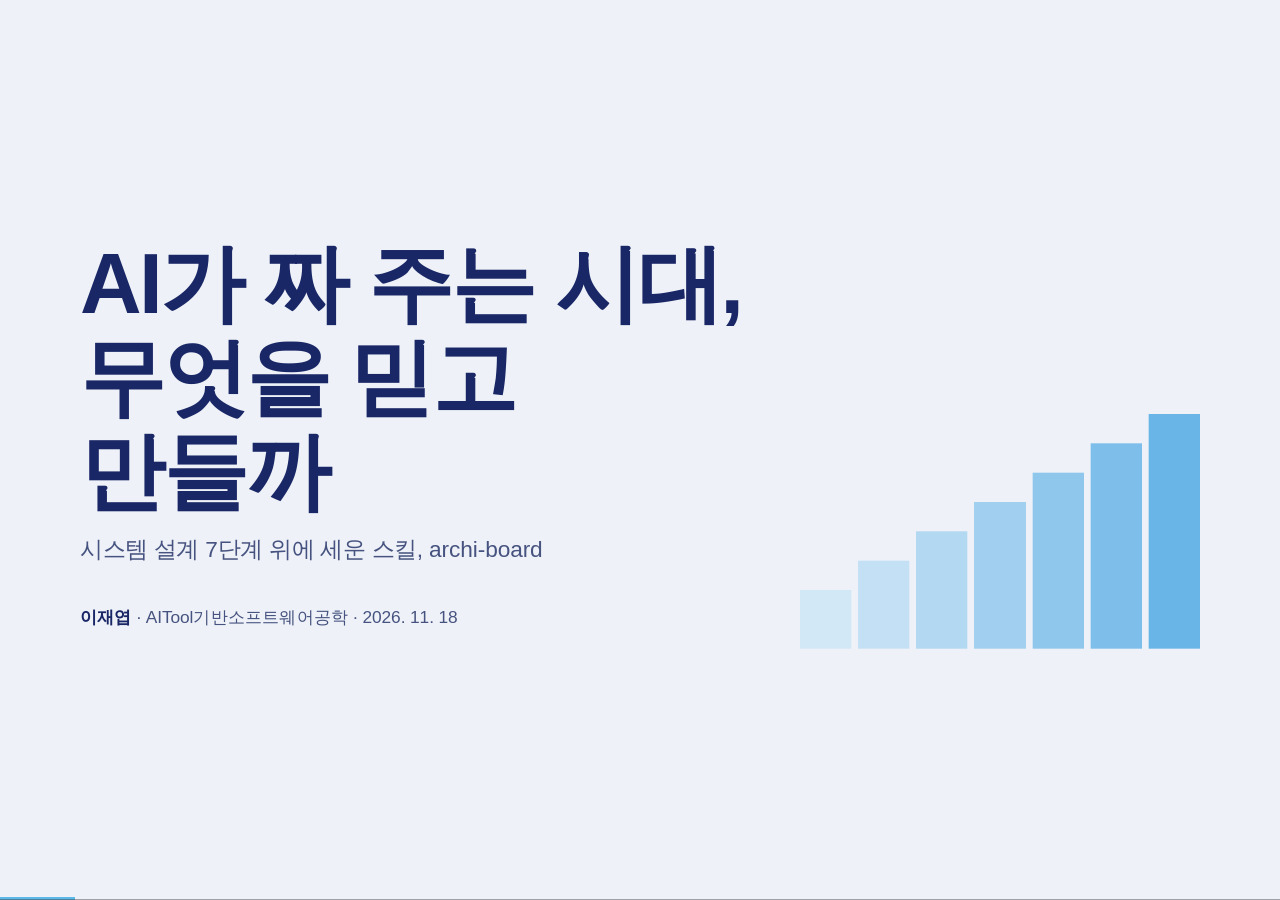
==== commit 67cc557a: "Merge pull request #24 from gamercross/feat/talk-v3 feat(talk): 발표 슬라이드 4판 — 3~9강 강의마다 하나씩, 교수님 원본 그" ====
--- a/talks/2026-11-18-sw-engineering/index.html
+++ b/talks/2026-11-18-sw-engineering/index.html
@@ -68,7 +68,6 @@
 .fig{margin:44px 0 0}
 .fig svg{display:block;width:100%;height:auto}
 .fig text{font-family:'Noto Sans KR',sans-serif;fill:var(--ink)}
-.fig .pic{mix-blend-mode:multiply;filter:saturate(.6)}
 
 /* 2 차트 */
 .era{display:grid;grid-template-columns:1fr 560px;column-gap:56px;align-items:stretch;margin-top:40px}
@@ -106,6 +105,19 @@
 .close a{display:block;margin-top:10px;font-size:36px;font-weight:700;color:var(--ink);text-decoration:none}
 .close code{display:block;margin-top:10px;font-family:var(--font-mono);font-size:24px;line-height:1.6;color:var(--ink)}
 .thanks{margin-top:48px;font-size:34px;font-weight:700}
+
+/* 5~11 강의마다 하나: 교수님 자료(3~9강)에서 예 하나씩 다시 그림 */
+.fig .mu,.fig .mu text{fill:var(--ink2)}
+.fig .gm,.fig .gm text{font-family:var(--font-display)}
+.req{display:grid;grid-template-columns:1fr 1fr;column-gap:28px;margin-top:52px}
+.req>div{min-height:430px;padding:48px 56px;display:flex;flex-direction:column;justify-content:space-between}
+.req .r-fn{background:var(--lav)}
+.req .r-nf{background:var(--sky-field)}
+.req p{margin:0;color:var(--ink)}
+.req .k{font-size:30px;font-weight:700;color:var(--ink2)}
+.req .q{font-family:var(--font-display);font-weight:700;font-size:72px;line-height:1.22;letter-spacing:-.02em}
+.req .n{font-family:var(--font-display);font-weight:700;font-size:200px;line-height:.95;letter-spacing:-.03em}
+.req .q2{margin-top:12px;font-size:40px;font-weight:700}
 </style>
 </head>
 <body data-fit="fill">
@@ -157,7 +169,7 @@
     </div>
   </div>
   <p class="src">Stack Overflow 개발자 설문 2024 · 2025 · 2026. 같은 기간 "못 믿는다"는 31% → 46%</p>
-  <p class="pg">2 / 10</p>
+  <p class="pg">2 / 17</p>
   <div class="notes">Stack Overflow 개발자 설문입니다. AI 도구를 쓰는 사람은 76%에서 84%로 늘었는데, AI 답의 정확도를 믿는 사람은 43%에서 33%로 줄었습니다. 올해 설문에서 가장 많은 48%가 고른 답은 "쉽게 확인할 수 있을 때 믿는다"였습니다. 결국 확인할 수 있어야 믿을 수 있습니다.</div>
 </section>
 
@@ -176,7 +188,7 @@
   </div>
   <p class="gdoc">구글 디자인 문서도 같은 것을 본다: 범위 · 목표 → 시스템 그림 · API · 데이터 저장 → 공통 관심사(보안 · 관측)</p>
   <p class="src">7단계: ByteByteGo 「A 7-step process to excel in system design interviews」 · 구글: Malte Ubl 「Design Docs at Google」</p>
-  <p class="pg">3 / 10</p>
+  <p class="pg">3 / 17</p>
   <div class="notes">빅테크가 시스템을 설계할 때 가장 크게 보는 단계입니다. 설계 면접에서 쓰는 7단계는 요구사항 정리, 규모 추정, 큰 구조 설계, 데이터베이스 설계, 인터페이스 설계, 확장과 성능, 신뢰성과 회복입니다. 구글이 코드를 짜기 전에 쓰는 디자인 문서도 범위와 목표, 시스템 그림과 API와 데이터 저장, 그리고 보안 같은 공통 관심사를 같은 줄기로 봅니다.</div>
 </section>
 
@@ -206,17 +218,407 @@
     <p>6강 모델 검증<br>7강 신뢰도 목표</p>
   </div>
   <p class="src">교수님 자료 「UML로 배우는 시스템 분석 설계」 3~9강</p>
-  <p class="pg">4 / 10</p>
-  <div class="notes">우리 수업에서 배운 내용은 이 7단계 안에 들어갑니다. 3강 요구분석과 4강 유스케이스는 요구사항 정리, 비기능 요구는 규모 추정, 7강 아키텍처는 큰 구조, 8강은 데이터베이스, 5강 클래스와 6강 순서 다이어그램과 9강 UI는 인터페이스, 7강의 성능 목표는 확장과 성능, 모델 검증과 신뢰도 목표는 신뢰성입니다. 그리고 이 단계들을 밟을 때 쓰는 문서가 PRD와 TDD입니다. PRD로 무엇을 만들지 정하고, TDD로 어떻게 만들고 확인할지 정합니다.</div>
-</section>
-
-<!-- 5 요구사항은 바뀐다 → 얽힌다 -->
+  <p class="pg">4 / 17</p>
+  <div class="notes">우리 수업에서 배운 내용은 이 7단계 안에 들어갑니다. 3강 요구분석과 4강 유스케이스는 요구사항 정리, 비기능 요구는 규모 추정, 7강 아키텍처는 큰 구조, 8강은 데이터베이스, 5강 클래스와 6강 순서 다이어그램과 9강 UI는 인터페이스, 7강의 성능 목표는 확장과 성능, 모델 검증과 신뢰도 목표는 신뢰성입니다. 그리고 이 단계들을 밟을 때 쓰는 문서가 PRD와 TDD입니다. PRD로 무엇을 만들지 정하고, TDD로 어떻게 만들고 확인할지 정합니다. 이제 3강부터 9강까지, 강의마다 하나씩 제가 공부한 것을 짧게 보여 드리겠습니다.</div>
+</section>
+
+<!-- 5 3강 요구분석: PRD -->
+<section class="slide" data-title="3강 PRD">
+  <h2 class="hl">PRD, 무엇을 얼마나 잘 할지</h2>
+  <p class="sub">3강 요구분석 · 시스템이 할 일(기능)과 갖출 특성(비기능)을 적은 요구 문서</p>
+  <div class="req">
+    <div class="r-fn">
+      <p class="k">기능 요구 · 무엇을 하나</p>
+      <p class="q">목적지를 주소나<br>상호로 입력받는다</p>
+    </div>
+    <div class="r-nf">
+      <p class="k">비기능 요구 · 얼마나 잘 하나</p>
+      <div><p class="n">10초</p><p class="q2">안에 목적지를 찾는다</p></div>
+    </div>
+  </div>
+  <p class="src">교수님 자료 3강 p.7 「요구 정의 사례」 내비게이션 시스템 · 기능 요구 2.2와 성능 요구 2.3</p>
+  <p class="pg">5 / 17</p>
+  <div class="notes">먼저 3강 요구분석입니다. 요구는 시스템이 무엇을 해야 하고, 어떤 특성을 가져야 하는지 적은 것입니다. 이걸 사용자와 개발자가 같이 볼 수 있게 모은 문서가 PRD입니다. 교수님 자료의 내비게이션 예에서, 목적지를 주소나 상호로 입력받는다는 "무엇을 하느냐"라서 기능 요구, 목적지 탐색을 10초 안에 끝내야 한다는 "얼마나 잘 하느냐"라서 비기능 요구입니다. 요구 문서에는 이 둘과 함께 개요, 그리고 다 됐는지 확인할 인수 테스트 기준이 들어갑니다.</div>
+</section>
+
+<!-- 6 4강 기능적 모델: 유스케이스 -->
+<section class="slide" data-title="4강 유스케이스">
+  <h2 class="hl">유스케이스, 사용자 눈으로 본 기능</h2>
+  <p class="sub">4강 기능적 모델 · 누가(액터) 무엇을(유스케이스) 하는지와 그 관계</p>
+  <figure class="fig">
+    <svg viewBox="0 0 1680 600" role="img" aria-label="유스케이스 다이어그램, 온라인 쇼핑몰: 주 액터 고객이 상품 주문을 한다. 상품 주문은 로그인을 반드시 포함(include)하고, 쿠폰 받기는 조건이 맞을 때 상품 주문을 확장(extend)하며, 카카오페이 결제는 상품 주문을 구체화(일반화)한다. 결제 시스템은 부 액터다">
+      <defs>
+        <marker id="ucOpen" viewBox="0 0 12 12" refX="11" refY="6" markerWidth="26" markerHeight="26" markerUnits="userSpaceOnUse" orient="auto"><path d="M1,1 L11,6 L1,11" fill="none" stroke="#46527F" stroke-width="2"/></marker>
+        <marker id="ucGen" viewBox="0 0 14 14" refX="13" refY="7" markerWidth="34" markerHeight="34" markerUnits="userSpaceOnUse" orient="auto"><path d="M1,1 L13,7 L1,13 z" fill="#E2E8F2" stroke="#46527F" stroke-width="1.5"/></marker>
+      </defs>
+      <!-- 시스템 경계 -->
+      <rect x="380" y="0" width="900" height="600" fill="#E2E8F2"/>
+      <text x="408" y="50" font-size="28" font-weight="800">온라인 쇼핑몰</text>
+      <!-- 연관 -->
+      <g stroke="#46527F" stroke-width="5">
+        <line x1="254" y1="300" x2="660" y2="300"/>
+        <line x1="1000" y1="300" x2="1380" y2="300"/>
+      </g>
+      <!-- include · extend · 일반화 -->
+      <g stroke="#46527F" stroke-width="4" fill="none">
+        <line x1="830" y1="236" x2="830" y2="166" stroke-dasharray="12 9" marker-end="url(#ucOpen)"/>
+        <line x1="645" y1="454" x2="756" y2="362" stroke-dasharray="12 9" marker-end="url(#ucOpen)"/>
+        <line x1="1022" y1="453" x2="904" y2="359" marker-end="url(#ucGen)"/>
+      </g>
+      <ellipse cx="830" cy="300" rx="170" ry="62" fill="#BBDCF3"/>
+      <ellipse cx="830" cy="110" rx="120" ry="50" fill="#F4EAD2"/>
+      <ellipse cx="590" cy="500" rx="135" ry="50" fill="#DCF0E7"/>
+      <ellipse cx="1080" cy="500" rx="165" ry="50" fill="#F6E4EA"/>
+      <g font-weight="800" text-anchor="middle">
+        <text x="830" y="311" font-size="32">상품 주문</text>
+        <text x="830" y="120" font-size="30">로그인</text>
+        <text x="590" y="510" font-size="30">쿠폰 받기</text>
+        <text x="1080" y="510" font-size="28">카카오페이 결제</text>
+      </g>
+      <g font-size="24" font-weight="800">
+        <text x="856" y="190">«include»</text>
+        <text x="664" y="388" text-anchor="end">«extend»</text>
+        <text x="1030" y="392">일반화</text>
+      </g>
+      <g font-size="22" font-weight="500" class="mu">
+        <text x="856" y="218">반드시 포함</text>
+        <text x="664" y="416" text-anchor="end">조건이 맞을 때만</text>
+        <text x="1030" y="420">구체화한 기능</text>
+      </g>
+      <!-- 고객(주 액터) -->
+      <g stroke="#1A2766" stroke-width="6" stroke-linecap="round" fill="none">
+        <circle cx="190" cy="222" r="30" fill="#EEF2F8"/>
+        <line x1="190" y1="252" x2="190" y2="352"/>
+        <line x1="134" y1="290" x2="246" y2="290"/>
+        <line x1="190" y1="352" x2="146" y2="426"/>
+        <line x1="190" y1="352" x2="234" y2="426"/>
+      </g>
+      <text x="190" y="478" font-size="32" font-weight="800" text-anchor="middle">고객</text>
+      <text x="190" y="514" font-size="24" class="mu" text-anchor="middle">주 액터</text>
+      <!-- 결제 시스템(부 액터) -->
+      <rect x="1380" y="246" width="260" height="108" fill="#E6E1F6"/>
+      <text x="1510" y="286" font-size="22" class="mu" text-anchor="middle">«actor»</text>
+      <text x="1510" y="328" font-size="30" font-weight="800" text-anchor="middle">결제 시스템</text>
+      <text x="1510" y="394" font-size="24" class="mu" text-anchor="middle">부 액터</text>
+    </svg>
+  </figure>
+  <p class="src">교수님 자료 4강 p.8 유스케이스 개념 그림(Online Shopping System)을 우리말로 다시 그림</p>
+  <p class="pg">6 / 17</p>
+  <div class="notes">4강은 기능적 모델, 유스케이스입니다. 사용자 눈으로 시스템이 무엇을 하는지 그립니다. 사람 모양이 액터, 타원이 유스케이스입니다. 고객이 상품을 주문하려면 로그인이 꼭 들어가니 include, 쿠폰 받기는 조건이 맞을 때만 붙으니 extend, 카카오페이 결제는 상품 주문을 구체화한 것이라 일반화입니다. 오른쪽 결제 시스템처럼 사람이 아닌 다른 시스템도 액터가 됩니다.</div>
+</section>
+
+<!-- 7 5강 정적 모델링: 클래스 다이어그램 -->
+<section class="slide" data-title="5강 정적 모델">
+  <h2 class="hl">정적 모델, 변하지 않는 구조</h2>
+  <p class="sub">5강 정적 모델링 · 클래스 다이어그램: 이름, 속성, 오퍼레이션과 클래스 사이의 관계</p>
+  <figure class="fig">
+    <svg viewBox="0 0 1680 470" role="img" aria-label="클래스 다이어그램, 인터넷 서점: Account(계정) 1개는 Order(주문)를 0개 이상 가지고, Order 1개는 Item(주문 항목)을 1개 이상 담고, Item 여러 개가 Book(책) 1권을 가리킨다. 클래스는 이름, 속성, 오퍼레이션 세 칸이다">
+      <g font-size="26" font-weight="700" text-anchor="end" class="mu">
+        <text x="176" y="104">이름</text>
+        <text x="176" y="206">속성</text>
+        <text x="176" y="320">오퍼레이션</text>
+      </g>
+      <g font-size="24" class="mu">
+        <text x="200" y="42">계정</text>
+        <text x="580" y="42">주문</text>
+        <text x="970" y="42">주문 항목</text>
+        <text x="1410" y="42">책</text>
+      </g>
+      <!-- 관계 · 다중도 -->
+      <g stroke="#46527F" stroke-width="4">
+        <line x1="470" y1="209" x2="580" y2="209"/>
+        <line x1="860" y1="209" x2="970" y2="209"/>
+        <line x1="1300" y1="209" x2="1410" y2="209"/>
+      </g>
+      <g font-size="24" font-weight="800">
+        <text x="482" y="195">1</text>
+        <text x="568" y="195" text-anchor="end">0..*</text>
+        <text x="872" y="195">1</text>
+        <text x="958" y="195" text-anchor="end">1..*</text>
+        <text x="1312" y="195">0..*</text>
+        <text x="1398" y="195" text-anchor="end">1</text>
+      </g>
+      <g font-size="22" class="mu" text-anchor="middle">
+        <text x="525" y="245">가진다</text>
+        <text x="915" y="245">담는다</text>
+        <text x="1355" y="245">가리킨다</text>
+      </g>
+      <!-- 클래스 넷: 이름 · 속성 · 오퍼레이션 -->
+      <rect x="200" y="60" width="270" height="70" fill="#E8D6A8"/><rect x="200" y="130" width="270" height="132" fill="#F8F2E4"/><rect x="200" y="262" width="270" height="96" fill="#F0E4C8"/>
+      <rect x="580" y="60" width="280" height="70" fill="#E8D6A8"/><rect x="580" y="130" width="280" height="132" fill="#F8F2E4"/><rect x="580" y="262" width="280" height="96" fill="#F0E4C8"/>
+      <rect x="970" y="60" width="330" height="70" fill="#E8D6A8"/><rect x="970" y="130" width="330" height="132" fill="#F8F2E4"/><rect x="970" y="262" width="330" height="96" fill="#F0E4C8"/>
+      <rect x="1410" y="60" width="270" height="70" fill="#E8D6A8"/><rect x="1410" y="130" width="270" height="132" fill="#F8F2E4"/><rect x="1410" y="262" width="270" height="96" fill="#F0E4C8"/>
+      <g font-size="30" font-weight="800" text-anchor="middle">
+        <text x="335" y="106">Account</text>
+        <text x="720" y="106">Order</text>
+        <text x="1135" y="106">Item</text>
+        <text x="1545" y="106">Book</text>
+      </g>
+      <g font-size="22" font-weight="500">
+        <text x="222" y="172">userID</text><text x="222" y="208">password</text><text x="222" y="244">emailAddress</text>
+        <text x="222" y="304">validateAccount()</text>
+        <text x="602" y="172">ID</text><text x="602" y="208">datePlaced</text><text x="602" y="244">status</text>
+        <text x="602" y="304">changeStatus()</text><text x="602" y="340">retrieveDetails()</text>
+        <text x="992" y="172">quantity</text><text x="992" y="208">cost</text>
+        <text x="992" y="304">updateQuantityAndCost()</text>
+        <text x="1432" y="172">title</text><text x="1432" y="208">price</text><text x="1432" y="244">publisher</text>
+        <text x="1432" y="304">retrieveDetails()</text>
+      </g>
+      <text x="200" y="440" font-size="28" font-weight="500">계정 하나에 주문은 0개 이상(0..*), 주문 하나에 주문 항목은 1개 이상(1..*)</text>
+    </svg>
+  </figure>
+  <p class="src">교수님 자료 5강 p.29 인터넷 서점 클래스 다이어그램에서 네 클래스만 골라 다시 그림</p>
+  <p class="pg">7 / 17</p>
+  <div class="notes">5강은 정적 모델링입니다. 시간이 흘러도 바뀌지 않는 구조를 클래스 다이어그램으로 그립니다. 클래스는 위에서부터 이름, 속성, 오퍼레이션 세 칸이고, 선은 클래스 사이의 관계입니다. 교수님 자료의 인터넷 서점에서 네 개만 골랐습니다. 계정 하나는 주문을 0개 이상 가지고, 주문 하나는 주문 항목을 1개 이상 담고, 주문 항목은 책 한 권을 가리킵니다. 선 끝의 이 숫자를 다중도라고 합니다.</div>
+</section>
+
+<!-- 8 6강 동적 모델링: 순서 다이어그램 -->
+<section class="slide" data-title="6강 동적 모델">
+  <h2 class="hl">동적 모델, 시간 따라 오가는 메시지</h2>
+  <p class="sub">6강 동적 모델링 · 순서 다이어그램: 누가 누구에게 무엇을, 위에서 아래로</p>
+  <figure class="fig">
+    <svg viewBox="0 0 1680 600" role="img" aria-label="순서 다이어그램, 레스토랑: 직원이 손님에게 예약 여부를 묻고 손님은 안 했다고 답한다. 인원을 묻자 4명이라고 답한다. 직원이 좌석표를 확인하고 빈 좌석이 있다는 답을 받는다. 직원이 손님을 자리로 안내한다">
+      <defs>
+        <marker id="sqReq" viewBox="0 0 12 12" refX="11" refY="6" markerWidth="22" markerHeight="22" markerUnits="userSpaceOnUse" orient="auto"><path d="M0,0 L12,6 L0,12 z" fill="#46527F"/></marker>
+        <marker id="sqRep" viewBox="0 0 12 12" refX="11" refY="6" markerWidth="22" markerHeight="22" markerUnits="userSpaceOnUse" orient="auto"><path d="M1,1 L11,6 L1,11" fill="none" stroke="#46527F" stroke-width="2"/></marker>
+      </defs>
+      <!-- 생명선 머리 -->
+      <rect x="260" y="0" width="240" height="72" fill="#F6E4EA"/>
+      <rect x="780" y="0" width="240" height="72" fill="#BBDCF3"/>
+      <rect x="1300" y="0" width="240" height="72" fill="#F4EAD2"/>
+      <g font-size="30" font-weight="800" text-anchor="middle">
+        <text x="380" y="47">손님</text>
+        <text x="900" y="47">직원</text>
+        <text x="1420" y="47">좌석표</text>
+      </g>
+      <g stroke="#46527F" stroke-width="3" stroke-dasharray="10 10">
+        <line x1="380" y1="72" x2="380" y2="560"/>
+        <line x1="900" y1="72" x2="900" y2="560"/>
+        <line x1="1420" y1="72" x2="1420" y2="560"/>
+      </g>
+      <!-- 시간 -->
+      <text x="90" y="96" font-size="28" font-weight="800" text-anchor="middle">시간</text>
+      <line x1="90" y1="112" x2="90" y2="556" stroke="#46527F" stroke-width="5" marker-end="url(#sqReq)"/>
+      <!-- 메시지: 실선 = 요청, 점선 = 응답 -->
+      <g stroke="#46527F" stroke-width="4" fill="none">
+        <line x1="900" y1="132" x2="380" y2="132" marker-end="url(#sqReq)"/>
+        <line x1="380" y1="198" x2="900" y2="198" stroke-dasharray="12 9" marker-end="url(#sqRep)"/>
+        <line x1="900" y1="264" x2="380" y2="264" marker-end="url(#sqReq)"/>
+        <line x1="380" y1="330" x2="900" y2="330" stroke-dasharray="12 9" marker-end="url(#sqRep)"/>
+        <line x1="900" y1="396" x2="1420" y2="396" marker-end="url(#sqReq)"/>
+        <line x1="1420" y1="462" x2="900" y2="462" stroke-dasharray="12 9" marker-end="url(#sqRep)"/>
+        <line x1="900" y1="528" x2="380" y2="528" marker-end="url(#sqReq)"/>
+      </g>
+      <g font-size="27" font-weight="700" text-anchor="middle">
+        <text x="640" y="118">예약하셨나요?</text>
+        <text x="640" y="184">예약 안 했습니다</text>
+        <text x="640" y="250">몇 분입니까?</text>
+        <text x="640" y="316">4명입니다</text>
+        <text x="1160" y="382">좌석표 확인</text>
+        <text x="1160" y="448">빈 좌석 있음</text>
+        <text x="640" y="514">이쪽으로 오세요</text>
+      </g>
+      <text x="1680" y="596" font-size="22" class="mu" text-anchor="end">실선은 요청, 점선은 응답</text>
+    </svg>
+  </figure>
+  <p class="src">교수님 자료 6강 p.3 레스토랑 사례(손님과 직원의 대화)를 p.7 · 8 순서 다이어그램 표기로 다시 그림</p>
+  <p class="pg">8 / 17</p>
+  <div class="notes">6강은 동적 모델링입니다. 정적 모델이 구조라면, 동적 모델은 시간에 따라 무엇이 오가는지입니다. 교수님 자료의 레스토랑 예를 순서 다이어그램으로 옮겼습니다. 위에서 아래로 시간이 흐릅니다. 직원이 손님에게 예약 여부와 인원을 묻고, 좌석표를 확인한 뒤 자리로 안내합니다. 실선은 요청, 점선은 응답입니다. 6강에서는 이 순서 다이어그램을 상태 다이어그램과 맞춰 보는 모델 검증도 배웠습니다.</div>
+</section>
+
+<!-- 9 7강 아키텍처: 3계층 -->
+<section class="slide" data-title="7강 아키텍처">
+  <h2 class="hl">아키텍처, 층으로 나눈다</h2>
+  <p class="sub">7강 아키텍처 · 3계층: 한 층을 바꿔도 다른 층은 그대로</p>
+  <figure class="fig">
+    <svg viewBox="0 0 1680 600" role="img" aria-label="3계층 아키텍처: 인터페이스 층이 응용 로직 층을 부르고, 응용 로직 층이 저장 층을 부른다. 인터페이스 층은 자주 바뀌고, 응용 로직 층은 업무 규칙을 지키며, 저장 층은 데이터를 오래 남긴다">
+      <defs><marker id="lyDep" viewBox="0 0 12 12" refX="11" refY="6" markerWidth="26" markerHeight="26" markerUnits="userSpaceOnUse" orient="auto"><path d="M1,1 L11,6 L1,11" fill="none" stroke="#46527F" stroke-width="2"/></marker></defs>
+      <!-- 패키지 셋 -->
+      <rect x="0" y="0" width="220" height="40" fill="#BBDCF3"/><rect x="0" y="36" width="980" height="124" fill="#BBDCF3"/>
+      <rect x="0" y="218" width="220" height="40" fill="#E6E1F6"/><rect x="0" y="254" width="980" height="124" fill="#E6E1F6"/>
+      <rect x="0" y="436" width="220" height="40" fill="#DCF0E7"/><rect x="0" y="472" width="980" height="124" fill="#DCF0E7"/>
+      <g font-size="38" font-weight="800">
+        <text x="40" y="96">인터페이스 층</text>
+        <text x="40" y="314">응용 로직 층</text>
+        <text x="40" y="532">저장 층</text>
+      </g>
+      <g font-size="24" class="mu">
+        <text x="40" y="136">Interface</text>
+        <text x="40" y="354">Application Logic</text>
+        <text x="40" y="572">Storage</text>
+      </g>
+      <g font-size="28" font-weight="700">
+        <text x="460" y="96">윈도우 · 웹 페이지</text>
+        <text x="460" y="314">처리 · 규칙 확인 · 알림</text>
+        <text x="460" y="532">저장 · 검색 · 질의</text>
+      </g>
+      <g font-size="24" class="mu">
+        <text x="460" y="136">사용자와 만나는 경계 객체</text>
+        <text x="460" y="354">제어 · 엔티티 객체</text>
+        <text x="460" y="572">데이터베이스에 지속 저장</text>
+      </g>
+      <!-- 의존: 위층만 아래층을 부른다 -->
+      <g stroke="#46527F" stroke-width="4" stroke-dasharray="10 8" fill="none">
+        <line x1="300" y1="168" x2="300" y2="248" marker-end="url(#lyDep)"/>
+        <line x1="300" y1="386" x2="300" y2="466" marker-end="url(#lyDep)"/>
+      </g>
+      <g font-size="24" font-weight="700">
+        <text x="322" y="216">부른다</text>
+        <text x="322" y="434">부른다</text>
+      </g>
+      <!-- 왜 나누나 -->
+      <g font-size="46" font-weight="700" class="gm">
+        <text x="1060" y="114">자주 바뀐다</text>
+        <text x="1060" y="332">규칙을 지킨다</text>
+        <text x="1060" y="550">오래 남는다</text>
+      </g>
+    </svg>
+  </figure>
+  <p class="src">교수님 자료 7강 p.29 「3 계층」 · p.26 MVC 「분리하는 이유: 화면이 모델보다 자주 바뀐다」</p>
+  <p class="pg">9 / 17</p>
+  <div class="notes">7강은 아키텍처입니다. 분석에서 찾은 클래스들을 묶어 큰 구조를 잡습니다. 대표적인 3계층은 사용자와 만나는 인터페이스 층, 처리와 규칙을 맡는 응용 로직 층, 데이터를 남기는 저장 층으로 나누고, 위층만 아래층을 부릅니다. 화면은 자주 바뀌고 데이터는 오래 가니까, 이렇게 나눠 두면 화면을 바꿔도 아래층은 그대로 둘 수 있습니다.</div>
+</section>
+
+<!-- 10 8강 데이터 설계: ERD -->
+<section class="slide" data-title="8강 데이터 설계">
+  <h2 class="hl">데이터 설계, 다대다는 표로 푼다</h2>
+  <p class="sub">8강 데이터 설계 · ERD에서 M:N 관계는 가운데 표를 두어 1:N 둘로 바꾼다</p>
+  <figure class="fig">
+    <svg viewBox="0 0 1680 476" role="img" aria-label="ERD 전과 후: 전에는 회원(MEMBER)과 비디오(VIDEO)가 서로 여러 개인 다대다였다. 후에는 가운데 대여(RENTAL) 표를 두어, 회원 1명이 대여 여러 건을 시작하고 비디오 1개가 대여 여러 건에 골라지는 일대다 둘이 되었다. 대여 표의 칸은 회원 번호, 비디오 아이디, 빌린 날, 돌려준 날이다">
+      <g font-size="30" font-weight="800">
+        <text x="0" y="66">전</text>
+        <text x="0" y="236">후</text>
+      </g>
+      <!-- 전: 회원과 비디오가 바로 M:N -->
+      <line x1="375" y1="55" x2="1395" y2="55" stroke="#B4476A" stroke-width="5" stroke-dasharray="14 10"/>
+      <rect x="90" y="0" width="285" height="110" fill="#BBDCF3"/>
+      <rect x="1395" y="0" width="285" height="110" fill="#BBDCF3"/>
+      <g text-anchor="middle">
+        <text x="232" y="52" font-size="32" font-weight="800">MEMBER</text>
+        <text x="232" y="88" font-size="24" class="mu">회원</text>
+        <text x="1537" y="52" font-size="32" font-weight="800">VIDEO</text>
+        <text x="1537" y="88" font-size="24" class="mu">비디오</text>
+      </g>
+      <g font-size="28" font-weight="800">
+        <text x="393" y="40">M</text>
+        <text x="1377" y="40" text-anchor="end">N</text>
+      </g>
+      <text x="885" y="98" font-size="24" class="mu" text-anchor="middle">회원도 비디오도 서로 여러 개, 표 하나로 못 담는다</text>
+      <!-- 후: RENTAL을 가운데 두고 1:N 둘 -->
+      <g stroke="#46527F" stroke-width="5">
+        <line x1="375" y1="225" x2="445" y2="225"/>
+        <line x1="685" y1="225" x2="755" y2="225"/>
+        <line x1="1015" y1="225" x2="1085" y2="225"/>
+        <line x1="1325" y1="225" x2="1395" y2="225"/>
+      </g>
+      <rect x="90" y="170" width="285" height="110" fill="#BBDCF3"/>
+      <rect x="755" y="170" width="260" height="110" fill="#F6E4EA"/>
+      <rect x="1395" y="170" width="285" height="110" fill="#BBDCF3"/>
+      <polygon points="445,225 565,163 685,225 565,287" fill="#E2E8F2"/>
+      <polygon points="1085,225 1205,163 1325,225 1205,287" fill="#E2E8F2"/>
+      <g text-anchor="middle">
+        <text x="232" y="222" font-size="32" font-weight="800">MEMBER</text>
+        <text x="232" y="258" font-size="24" class="mu">회원</text>
+        <text x="885" y="222" font-size="32" font-weight="800">RENTAL</text>
+        <text x="885" y="258" font-size="24" class="mu">대여</text>
+        <text x="1537" y="222" font-size="32" font-weight="800">VIDEO</text>
+        <text x="1537" y="258" font-size="24" class="mu">비디오</text>
+        <text x="565" y="222" font-size="21" font-weight="800">INITIATES</text>
+        <text x="565" y="250" font-size="20" class="mu">시작한다</text>
+        <text x="1205" y="222" font-size="21" font-weight="800">SELECTED FOR</text>
+        <text x="1205" y="250" font-size="20" class="mu">골라진다</text>
+      </g>
+      <g font-size="28" font-weight="800">
+        <text x="389" y="210">1</text>
+        <text x="741" y="210" text-anchor="end">M</text>
+        <text x="1029" y="210">M</text>
+        <text x="1381" y="210" text-anchor="end">1</text>
+      </g>
+      <!-- RENTAL 표의 칸 -->
+      <text x="345" y="336" font-size="24" font-weight="800">RENTAL 표의 칸</text>
+      <rect x="345" y="350" width="300" height="74" fill="#BBDCF3"/>
+      <rect x="649" y="350" width="236" height="74" fill="#BBDCF3"/>
+      <rect x="889" y="350" width="256" height="74" fill="#E2E8F2"/>
+      <rect x="1149" y="350" width="276" height="74" fill="#E2E8F2"/>
+      <g font-size="22" font-weight="800" text-anchor="middle">
+        <text x="495" y="395">MEMBER-NUMBER</text>
+        <text x="767" y="395">VIDEO-ID</text>
+        <text x="1017" y="395">DATE-RENTED</text>
+        <text x="1287" y="395">DATE-RETURNED</text>
+      </g>
+      <g font-size="22" class="mu" text-anchor="middle">
+        <text x="495" y="460">회원 키</text>
+        <text x="767" y="460">비디오 키</text>
+        <text x="1017" y="460">빌린 날</text>
+        <text x="1287" y="460">돌려준 날</text>
+      </g>
+    </svg>
+  </figure>
+  <p class="src">교수님 자료 8강 p.22 · 23 「데이터베이스 설계 단계」 비디오 대여: M:N의 관계를 1:N으로 바꿈</p>
+  <p class="pg">10 / 17</p>
+  <div class="notes">8강은 데이터 설계입니다. ERD로 엔티티와 관계를 그리고, 정규화로 중복을 없앱니다. 교수님 자료의 비디오 대여 예에서, 회원은 비디오를 여러 개 빌리고 비디오도 여러 회원이 빌리니 다대다입니다. 다대다는 표 하나로 담을 수 없어서, 가운데 대여 표를 두고 회원 번호와 비디오 아이디를 함께 넣어 일대다 둘로 바꿉니다.</div>
+</section>
+
+<!-- 11 9강 UI 설계: 가시성 · 피드백 -->
+<section class="slide" data-title="9강 UI 설계">
+  <h2 class="hl">UI 설계, 보이고 알려 준다</h2>
+  <p class="sub">9강 UI 설계 · 좋은 UI가 되려면 가시성과 피드백</p>
+  <figure class="fig">
+    <svg viewBox="0 0 1680 520" role="img" aria-label="글 편집기의 굵게 단추가 눌려 있어 지금 굵게가 켜진 상태가 보인다(가시성). 마우스를 올리면 굵게 Ctrl+B 말풍선이 뜨고, 누르면 글자가 바로 굵어진다(피드백)">
+      <!-- 편집기 도구 막대 -->
+      <rect x="0" y="0" width="860" height="136" fill="#E2E8F2"/>
+      <rect x="24" y="20" width="96" height="96" fill="#5BB8E8"/>
+      <rect x="136" y="20" width="96" height="96" fill="#EEF2F8"/>
+      <rect x="248" y="20" width="96" height="96" fill="#EEF2F8"/>
+      <rect x="360" y="20" width="96" height="96" fill="#EEF2F8"/>
+      <rect x="472" y="20" width="96" height="96" fill="#EEF2F8"/>
+      <g font-size="50" text-anchor="middle">
+        <text x="72" y="86" font-weight="900">B</text>
+        <text x="184" y="86" font-weight="500" font-style="italic">I</text>
+        <text x="296" y="84" font-weight="500">U</text>
+        <text x="408" y="86" font-weight="500">S</text>
+      </g>
+      <g stroke="#1A2766" stroke-width="4" stroke-linecap="round">
+        <line x1="276" y1="96" x2="316" y2="96"/>
+        <line x1="384" y1="68" x2="432" y2="68"/>
+        <line x1="496" y1="48" x2="544" y2="48"/><line x1="496" y1="68" x2="532" y2="68"/><line x1="496" y1="88" x2="544" y2="88"/>
+      </g>
+      <!-- 말풍선 -->
+      <polygon points="52,170 72,150 92,170" fill="#F4EAD2"/>
+      <rect x="24" y="168" width="250" height="66" fill="#F4EAD2"/>
+      <text x="149" y="211" font-size="26" font-weight="800" text-anchor="middle">굵게  Ctrl+B</text>
+      <!-- 마우스 -->
+      <polygon points="100,84 100,130 111,120 120,140 129,136 120,116 136,116" fill="#1A2766" stroke="#EEF2F8" stroke-width="3" stroke-linejoin="round"/>
+      <!-- 문서 -->
+      <rect x="0" y="264" width="860" height="256" fill="#F5F7FB"/>
+      <text x="48" y="366" font-size="46" font-weight="900">AI가 짜 주는 시대,</text>
+      <text x="48" y="446" font-size="46" font-weight="400" class="mu">무엇을 믿고 만들까</text>
+      <!-- 두 조건 -->
+      <rect x="940" y="0" width="740" height="242" fill="#DCEBF8"/>
+      <text x="984" y="82" font-size="46" font-weight="700" class="gm">가시성</text>
+      <text x="984" y="144" font-size="30" font-weight="700">지금 어떤 상태인지 보인다</text>
+      <text x="984" y="196" font-size="26" class="mu">B가 눌려 있다 = 굵게가 켜져 있다</text>
+      <rect x="940" y="278" width="740" height="242" fill="#F4EAD2"/>
+      <text x="984" y="360" font-size="46" font-weight="700" class="gm">피드백</text>
+      <text x="984" y="422" font-size="30" font-weight="700">하기 전 · 중 · 후를 알려 준다</text>
+      <text x="984" y="474" font-size="26" class="mu">올리면 말풍선, 누르면 바로 굵게</text>
+    </svg>
+  </figure>
+  <p class="src">교수님 자료 9강 p.21 「좋은 UI가 되려면」 가시성(visibility) · 피드백(feedback), 워드 굵게 단추 예</p>
+  <p class="pg">11 / 17</p>
+  <div class="notes">마지막 9강은 UI 설계입니다. 좋은 UI가 되려면 가시성과 피드백이 있어야 합니다. 워드의 굵게 단추처럼, 눌려 있는 모양만 봐도 지금 굵게가 켜져 있다는 걸 아는 게 가시성이고, 마우스를 올리면 말풍선이 뜨고 누르면 글자가 바로 굵어지는 게 피드백입니다. 여기까지가 3강부터 9강까지 제가 공부한 내용입니다.</div>
+</section>
+
+<!-- 12 요구사항은 바뀐다 → 얽힌다 -->
 <section class="slide f-rose" data-title="요구사항은 바뀐다">
   <h2 class="hl">요구사항은 계속 바뀐다</h2>
   <p class="sub">바뀔 때마다 사람이 이 그림들을 하나씩 다시 그려야 해서, 작업이 어려워진다</p>
   <figure class="fig" style="margin-top:34px">
-    <svg viewBox="0 0 1680 640" role="img" aria-label="요구사항 하나가 바뀌면 4강 유스케이스, 5강 클래스, 6강 상태, 7강 계층, 8강 ERD 그림을 모두 다시 그려야 한다">
-      <defs><marker id="ah" viewBox="0 0 10 10" refX="8" refY="5" markerWidth="5" markerHeight="5" orient="auto-start-reverse"><path d="M0,0 L10,5 L0,10 z" fill="#B4476A"/></marker></defs>
+    <svg viewBox="0 0 1680 640" role="img" aria-label="요구사항 하나(주문 취소 규칙)가 바뀌면 4강 유스케이스의 주문 취소, 5강 클래스의 status와 changeStatus(), 6강 상태의 취소됨, 7강 계층의 취소 단추 · 취소 규칙 · 주문 상태, 8강 ERD의 ORDER까지 다섯 그림을 모두 다시 그려야 한다">
+      <defs>
+        <marker id="ah" viewBox="0 0 10 10" refX="8" refY="5" markerWidth="5" markerHeight="5" orient="auto-start-reverse"><path d="M0,0 L10,5 L0,10 z" fill="#B4476A"/></marker>
+        <marker id="stA" viewBox="0 0 10 10" refX="9" refY="5" markerWidth="12" markerHeight="12" markerUnits="userSpaceOnUse" orient="auto"><path d="M0,0 L10,5 L0,10 z" fill="#46527F"/></marker>
+      </defs>
       <!-- 화살표 -->
       <g stroke="#B4476A" stroke-width="7" stroke-linecap="round" fill="none" marker-end="url(#ah)">
         <line x1="722" y1="262" x2="474" y2="186"/>
@@ -229,30 +631,127 @@
       <circle cx="840" cy="306" r="122" fill="#E7A2B5"/>
       <text x="840" y="296" font-size="36" font-weight="800" text-anchor="middle">요구사항</text>
       <text x="840" y="342" font-size="36" font-weight="800" text-anchor="middle">변경</text>
-      <!-- 다섯 그림 -->
+      <!-- 다섯 그림: 교수님 자료의 주문 예를 다시 그림. 분홍 = 취소 규칙이 바뀌면 고칠 곳 -->
       <rect x="0" y="0" width="460" height="300" fill="#FBF0F3"/>
-      <image class="pic" href="img/p4-usecase.png" x="14" y="12" width="432" height="236" preserveAspectRatio="xMidYMid meet"/>
-      <text x="22" y="284" font-size="26" font-weight="700">4강 유스케이스</text>
       <rect x="1220" y="0" width="460" height="300" fill="#FBF0F3"/>
-      <image class="pic" href="img/p5-class.png" x="1234" y="12" width="432" height="236" preserveAspectRatio="xMidYMid meet"/>
-      <text x="1242" y="284" font-size="26" font-weight="700">5강 클래스</text>
       <rect x="0" y="380" width="520" height="250" fill="#FBF0F3"/>
-      <image class="pic" href="img/p6-state.png" x="14" y="392" width="492" height="186" preserveAspectRatio="xMidYMid meet"/>
-      <text x="22" y="614" font-size="26" font-weight="700">6강 상태</text>
       <rect x="580" y="476" width="520" height="164" fill="#FBF0F3"/>
-      <image class="pic" href="img/p7-layers.png" x="594" y="486" width="492" height="112" preserveAspectRatio="xMidYMid meet"/>
-      <text x="602" y="628" font-size="26" font-weight="700">7강 계층</text>
       <rect x="1160" y="380" width="520" height="250" fill="#FBF0F3"/>
-      <image class="pic" href="img/p8-erd.png" x="1174" y="392" width="492" height="186" preserveAspectRatio="xMidYMid meet"/>
-      <text x="1182" y="614" font-size="26" font-weight="700">8강 ERD</text>
+      <g font-size="26" font-weight="700">
+        <text x="22" y="284">4강 유스케이스</text>
+        <text x="1242" y="284">5강 클래스</text>
+        <text x="22" y="614">6강 상태</text>
+        <text x="602" y="628">7강 계층</text>
+        <text x="1182" y="614">8강 ERD</text>
+      </g>
+      <!-- 4강 유스케이스: 온라인 고객 · 주문 취소 · 타이머 -->
+      <g stroke="#46527F" stroke-width="3">
+        <line x1="98" y1="90" x2="148" y2="68"/>
+        <line x1="98" y1="106" x2="148" y2="144"/>
+        <line x1="314" y1="66" x2="362" y2="90"/>
+      </g>
+      <g stroke="#1A2766" stroke-width="4" stroke-linecap="round" fill="none">
+        <circle cx="70" cy="62" r="15" fill="#FBF0F3"/><line x1="70" y1="77" x2="70" y2="128"/><line x1="46" y1="98" x2="94" y2="98"/><line x1="70" y1="128" x2="50" y2="166"/><line x1="70" y1="128" x2="90" y2="166"/>
+        <circle cx="390" cy="62" r="15" fill="#FBF0F3"/><line x1="390" y1="77" x2="390" y2="128"/><line x1="366" y1="98" x2="414" y2="98"/><line x1="390" y1="128" x2="370" y2="166"/><line x1="390" y1="128" x2="410" y2="166"/>
+      </g>
+      <ellipse cx="231" cy="64" rx="84" ry="28" fill="#E7A2B5"/>
+      <ellipse cx="231" cy="150" rx="84" ry="28" fill="#CFE5F6"/>
+      <g font-size="19" font-weight="800" text-anchor="middle">
+        <text x="231" y="71">주문 취소</text>
+        <text x="231" y="157">책 주문</text>
+        <text x="70" y="194" font-size="18">온라인 고객</text>
+        <text x="390" y="194" font-size="18">타이머</text>
+      </g>
+      <!-- 5강 클래스: Account · Order · Item -->
+      <g stroke="#46527F" stroke-width="3">
+        <line x1="1354" y1="93" x2="1390" y2="93"/>
+        <line x1="1530" y1="93" x2="1566" y2="93"/>
+      </g>
+      <rect x="1234" y="24" width="120" height="34" fill="#E8D6A8"/><rect x="1234" y="58" width="120" height="70" fill="#F8F2E4"/><rect x="1234" y="128" width="120" height="48" fill="#F0E4C8"/>
+      <rect x="1390" y="24" width="140" height="34" fill="#E8D6A8"/><rect x="1390" y="58" width="140" height="70" fill="#F8F2E4"/><rect x="1390" y="128" width="140" height="48" fill="#F0E4C8"/>
+      <rect x="1566" y="24" width="100" height="34" fill="#E8D6A8"/><rect x="1566" y="58" width="100" height="70" fill="#F8F2E4"/><rect x="1566" y="128" width="100" height="48" fill="#F0E4C8"/>
+      <rect x="1390" y="95" width="140" height="26" fill="#E7A2B5"/>
+      <rect x="1390" y="136" width="140" height="32" fill="#E7A2B5"/>
+      <g font-size="17" font-weight="800" text-anchor="middle">
+        <text x="1294" y="47">Account</text><text x="1460" y="47">Order</text><text x="1616" y="47">Item</text>
+      </g>
+      <g font-size="16" font-weight="500">
+        <text x="1244" y="84">userID</text><text x="1244" y="112">password</text><text x="1244" y="158">setEmail()</text>
+        <text x="1400" y="84">datePlaced</text><text x="1400" y="113" font-weight="800">status</text><text x="1400" y="158" font-weight="800">changeStatus()</text>
+        <text x="1576" y="84">quantity</text><text x="1576" y="112">cost</text><text x="1576" y="158">getItem()</text>
+      </g>
+      <g font-size="15" font-weight="800">
+        <text x="1358" y="85">1</text><text x="1386" y="85" text-anchor="end">*</text>
+        <text x="1534" y="85">1</text><text x="1562" y="85" text-anchor="end">*</text>
+      </g>
+      <!-- 6강 상태: 처리 중(주문됨 → 확정됨) → 배송됨 → 받음, 처리 중 → 취소됨 -->
+      <rect x="48" y="402" width="262" height="92" rx="14" fill="#EEF2F8"/>
+      <text x="60" y="421" font-size="15" class="mu">처리 중</text>
+      <g fill="#CFE5F6">
+        <rect x="62" y="428" width="88" height="40" rx="10"/>
+        <rect x="206" y="428" width="88" height="40" rx="10"/>
+        <rect x="340" y="428" width="88" height="40" rx="10"/>
+        <rect x="340" y="496" width="88" height="40" rx="10"/>
+      </g>
+      <rect x="120" y="520" width="96" height="40" rx="10" fill="#E7A2B5"/>
+      <circle cx="30" cy="448" r="8" fill="#1A2766"/>
+      <g stroke="#46527F" stroke-width="2.5" fill="none" marker-end="url(#stA)">
+        <line x1="38" y1="448" x2="60" y2="448"/>
+        <line x1="150" y1="448" x2="204" y2="448"/>
+        <line x1="310" y1="448" x2="338" y2="448"/>
+        <line x1="384" y1="468" x2="384" y2="494"/>
+        <line x1="428" y1="516" x2="456" y2="516"/>
+        <line x1="168" y1="494" x2="168" y2="518"/>
+        <line x1="216" y1="540" x2="248" y2="540"/>
+      </g>
+      <g fill="none" stroke="#1A2766" stroke-width="3"><circle cx="469" cy="516" r="11"/><circle cx="261" cy="540" r="11"/></g>
+      <g fill="#1A2766"><circle cx="469" cy="516" r="6"/><circle cx="261" cy="540" r="6"/></g>
+      <g font-size="16" font-weight="700" text-anchor="middle">
+        <text x="106" y="454">주문됨</text><text x="250" y="454">확정됨</text><text x="384" y="454">배송됨</text><text x="384" y="522">받음</text>
+        <text x="168" y="546" font-weight="800">취소됨</text>
+        <text x="177" y="440" font-size="14" font-weight="500">승인</text>
+      </g>
+      <!-- 7강 계층: HCI · 비즈니스 · 데이터 레이어 -->
+      <rect x="594" y="488" width="492" height="32" fill="#CFE5F6"/>
+      <rect x="594" y="526" width="492" height="32" fill="#E6E1F6"/>
+      <rect x="594" y="564" width="492" height="32" fill="#DCF0E7"/>
+      <g fill="#E7A2B5"><rect x="968" y="492" width="112" height="24"/><rect x="968" y="530" width="112" height="24"/><rect x="968" y="568" width="112" height="24"/></g>
+      <g font-size="17" font-weight="700">
+        <text x="606" y="510">HCI 레이어 · 화면</text>
+        <text x="606" y="548">비즈니스 레이어 · 업무 규칙</text>
+        <text x="606" y="586">데이터 레이어 · 저장</text>
+      </g>
+      <g font-size="15" font-weight="800" text-anchor="middle">
+        <text x="1024" y="509">취소 단추</text><text x="1024" y="547">취소 규칙</text><text x="1024" y="585">주문 상태</text>
+      </g>
+      <!-- 8강 ERD: CUSTOMER 1 — PLACES — M ORDER M — LISTS — N PRODUCT -->
+      <g stroke="#46527F" stroke-width="3">
+        <line x1="1320" y1="434" x2="1344" y2="434"/>
+        <line x1="1444" y1="434" x2="1470" y2="434"/>
+        <line x1="1540" y1="456" x2="1540" y2="478"/>
+        <line x1="1540" y1="526" x2="1540" y2="540"/>
+      </g>
+      <rect x="1180" y="412" width="140" height="44" fill="#CFE5F6"/>
+      <rect x="1470" y="412" width="140" height="44" fill="#E7A2B5"/>
+      <rect x="1470" y="540" width="140" height="38" fill="#CFE5F6"/>
+      <polygon points="1344,434 1394,410 1444,434 1394,458" fill="#EEF2F8"/>
+      <polygon points="1494,502 1540,478 1586,502 1540,526" fill="#EEF2F8"/>
+      <g font-size="17" font-weight="800" text-anchor="middle">
+        <text x="1250" y="440">CUSTOMER</text><text x="1540" y="440">ORDER</text><text x="1540" y="565">PRODUCT</text>
+        <text x="1394" y="439" font-size="14">PLACES</text><text x="1540" y="507" font-size="14">LISTS</text>
+      </g>
+      <g font-size="15" font-weight="800">
+        <text x="1325" y="425">1</text><text x="1466" y="425" text-anchor="end">M</text>
+        <text x="1548" y="473">M</text><text x="1548" y="537">N</text>
+      </g>
     </svg>
   </figure>
-  <p class="src">그림: 교수님 자료 4 · 5 · 6 · 7 · 8강, 모두 같은 "주문" 이야기</p>
-  <p class="pg">5 / 10</p>
-  <div class="notes">그런데 요구사항은 한 번 정해도 계속 바뀝니다. 교수님 자료의 그림을 모아 보면 유스케이스, 클래스, 상태, 계층, ERD가 모두 같은 "주문" 이야기입니다. 그래서 주문 취소 규칙 하나만 바뀌어도 이 다섯 그림을 전부 다시 그려야 하고, 그래서 작업이 어려워집니다. 그림들이 따로따로 그려져 있기 때문입니다.</div>
-</section>
-
-<!-- 6 ArchiMate -->
+  <p class="src">그림: 교수님 자료 4 · 5 · 6 · 7 · 8강의 같은 "주문" 예를 다시 그림. 분홍은 취소 규칙이 바뀌면 고칠 곳</p>
+  <p class="pg">12 / 17</p>
+  <div class="notes">그런데 요구사항은 한 번 정해도 계속 바뀝니다. 교수님 자료의 그림을 모아 보면 유스케이스, 클래스, 상태, 계층, ERD가 모두 같은 "주문" 이야기입니다. 그래서 주문 취소 규칙 하나만 바뀌어도, 분홍으로 칠한 곳처럼 이 다섯 그림을 전부 다시 그려야 하고, 그래서 작업이 어려워집니다. 그림들이 따로따로 그려져 있기 때문입니다.</div>
+</section>
+
+<!-- 13 ArchiMate -->
 <section class="slide" data-title="ArchiMate">
   <h2 class="hl">이어 붙이면 큰 틀, ArchiMate</h2>
   <p class="sub">"책 주문" 한 줄이 네 층을 모두 지난다</p>
@@ -291,11 +790,11 @@
     </svg>
   </figure>
   <p class="src">ArchiMate: The Open Group 표준 표기법. 왜 · 누가 · 무엇으로 · 어디서를 층으로 잇는다 (층 이름은 쉬운 말로 줄임)</p>
-  <p class="pg">6 / 10</p>
+  <p class="pg">13 / 17</p>
   <div class="notes">이 그림들을 이어 붙이면 큰 틀이 됩니다. 그 표준이 ArchiMate입니다. 동기 층에 왜, 업무 층에 누가 무엇을, 애플리케이션 층에 어떤 부품과 데이터로, 기술 층에 어디서 돌아가는지를 둡니다. 분홍 줄처럼 "책 주문" 하나가 네 층을 모두 지나가니, 한 장에 이어 두면 무엇이 같이 바뀌는지 바로 보입니다.</div>
 </section>
 
-<!-- 7 archi-board -->
+<!-- 14 archi-board -->
 <section class="slide f-sky" data-title="archi-board">
   <h2 class="hl">archi-board, 이것들을 바탕으로 만들었다</h2>
   <p class="sub">"아키텍처 보드 만들어줘" 한마디면, 코드를 읽어 보드 한 장</p>
@@ -310,11 +809,11 @@
     <div class="shot"><img src="img/board.png" alt="archi-board가 자기 저장소를 그린 보드: 목표, 사용자, 사용자 인터페이스, 기능, 인프라 층"></div>
   </div>
   <p class="src">github.com/gamercross/archi-board · Claude Code 스킬 · 오른쪽은 archi-board가 자기 저장소를 그린 보드</p>
-  <p class="pg">7 / 10</p>
+  <p class="pg">14 / 17</p>
   <div class="notes">그래서 만든 것이 archi-board입니다. 맨 아래 시스템 설계 7단계, 그 위에 수업의 UML 모델, 설계 문서인 PRD와 TDD, 그리고 층으로 잇는 ArchiMate. 이것들을 바탕으로 만든 Claude Code 스킬입니다. 프로젝트 폴더에서 "아키텍처 보드 만들어줘"라고 하면 AI가 코드를 읽고 보드 한 장을 그립니다. 오른쪽은 archi-board가 자기 자신을 그린 보드입니다.</div>
 </section>
 
-<!-- 8 바뀌어도 엔진이 다시 그린다 -->
+<!-- 15 바뀌어도 엔진이 다시 그린다 -->
 <section class="slide" data-title="엔진이 다시 그린다">
   <h2 class="hl">바뀌어도, 엔진이 다시 그린다</h2>
   <p class="sub">사람이 다섯 번 고칠 일을, 데이터 한 파일과 엔진이 한 번에</p>
@@ -387,11 +886,11 @@
     </svg>
   </figure>
   <p class="src">archi-board README "코드가 바뀌면 보드 업데이트해줘: 바뀐 칸만 다시 읽어 고친다" · ab drift: 보드를 쓴 뒤 바뀐 코드를 찾는다</p>
-  <p class="pg">8 / 10</p>
+  <p class="pg">15 / 17</p>
   <div class="notes">앞에서 요구사항이 바뀌면 사람이 그림 다섯 장을 하나씩 고쳐야 한다고 했습니다. 하나라도 빠뜨리면 그림끼리 어긋나죠. archi-board에서는 다릅니다. "보드 업데이트해줘" 한마디면 AI가 바뀐 곳만 다시 읽어 board-data.js 한 파일의 그 칸만 고치고, 엔진이 유저 스토리, 객체 지도, 순서도, ArchiMate 창, 데이터 지도를 한 번에 다시 그립니다. 모든 창이 같은 한 파일에서 나오니 서로 어긋날 수가 없습니다. 바뀐 곳은 drift 도구가 먼저 찾아 줍니다. 사람은 다섯 번 고칠 일을 한 번 확인만 하면 됩니다.</div>
 </section>
 
-<!-- 9 7단계 → 보드의 창 -->
+<!-- 16 7단계 → 보드의 창 -->
 <section class="slide f-sky" data-title="7단계가 보드의 창으로">
   <h2 class="hl">7단계가 보드의 창이 된다</h2>
   <p class="sub">상자마다 근거와 코드 위치가 붙어, 바로 확인할 수 있다</p>
@@ -417,11 +916,11 @@
     </div>
   </div>
   <p class="src">창 이름은 archi-board README 기준. 창끼리 이어져 있어 한 곳을 누르면 관련된 곳이 같이 열린다</p>
-  <p class="pg">9 / 10</p>
+  <p class="pg">16 / 17</p>
   <div class="notes">7단계는 보드에서 각자 창이 됩니다. 요구사항은 동기 층과 유저 스토리, 규모는 판단 차트, 큰 구조는 ArchiMate 창, 데이터는 데이터 지도, 인터페이스는 객체 지도와 순서도, 확장과 성능은 위험 열지도, 신뢰성은 점검 스크립트와 drift입니다. 상자마다 근거와 코드 위치가 붙어 있어서, AI가 그린 것도 바로 확인할 수 있습니다.</div>
 </section>
 
-<!-- 10 정리 -->
+<!-- 17 정리 -->
 <section class="slide" data-title="정리">
   <h2 class="hl xl">확인할 수 있어야<br>믿을 수 있다</h2>
   <p class="sub">7단계로 설계하고, 바뀌면 엔진이 다시 그린다</p>
@@ -431,7 +930,7 @@
   </div>
   <p class="thanks">감사합니다</p>
   <p class="src">이재엽 · AITool기반소프트웨어공학 · 2026. 11. 18</p>
-  <p class="pg">10 / 10</p>
+  <p class="pg">17 / 17</p>
   <div class="notes">정리하겠습니다. AI를 쓰는 만큼 확인할 수 있어야 믿을 수 있습니다. 빅테크의 시스템 설계 7단계와 수업 내용으로 설계하고, 요구사항이 바뀌면 사람이 하나씩 고치는 대신 archi-board의 엔진이 보드를 다시 그려 확인하게 해 줍니다. 이제 실제 보드를 잠깐 보여 드리겠습니다. (보드 열기 → 처음 보는 사람 / 만드는 사람 → 흐름 따라가기) 감사합니다.</div>
 </section>
 
